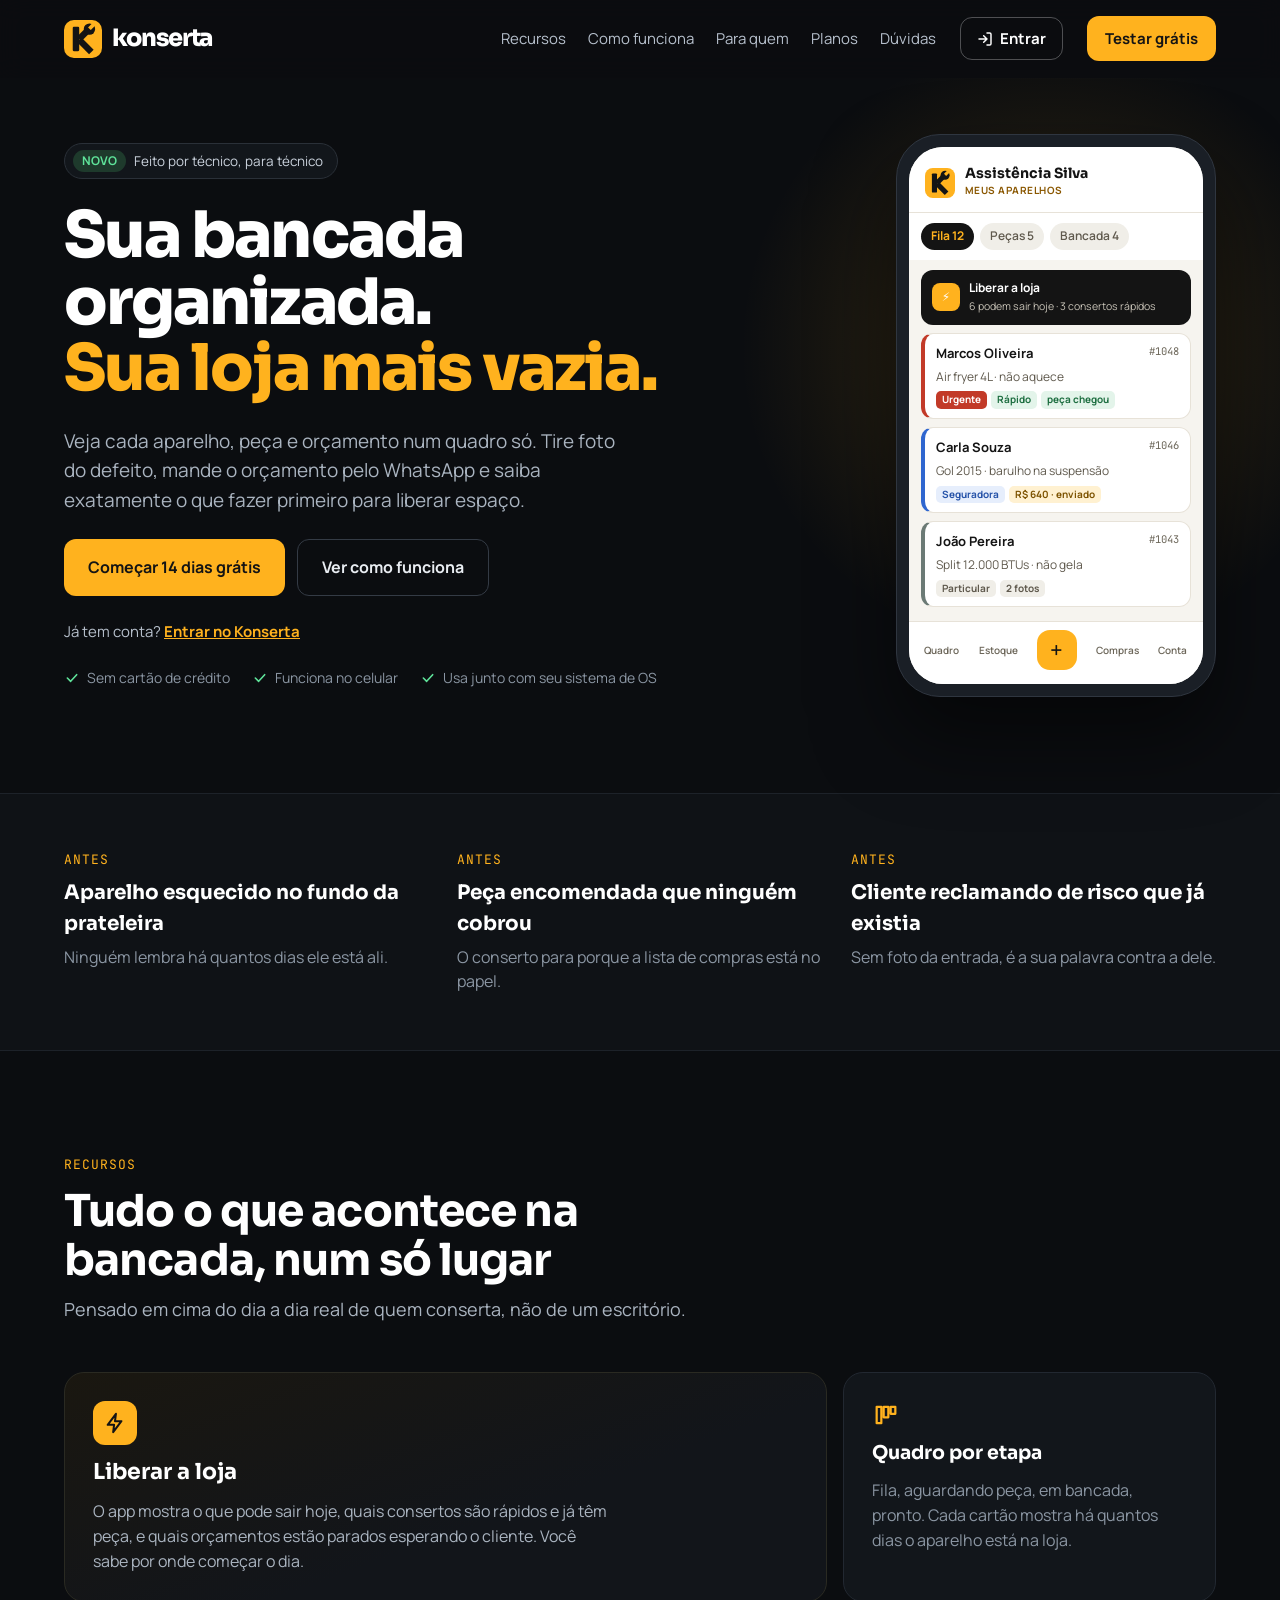
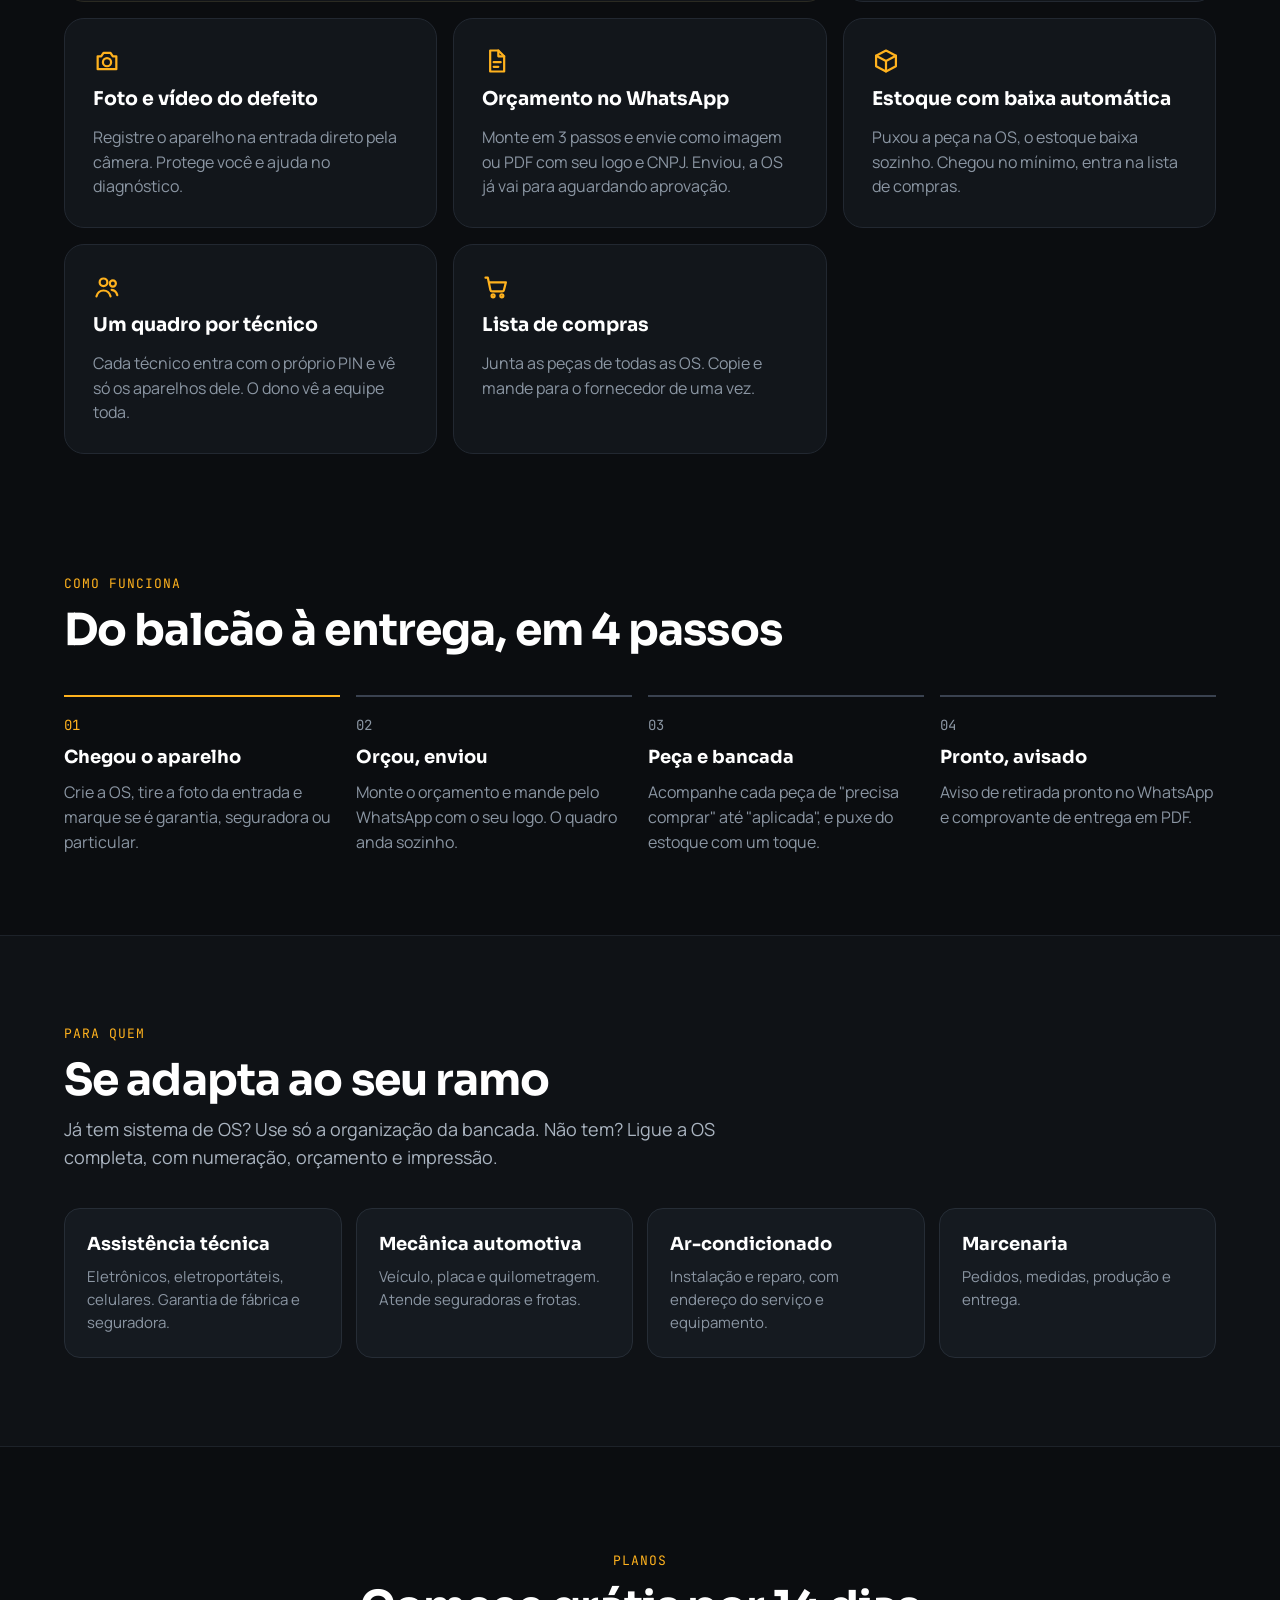
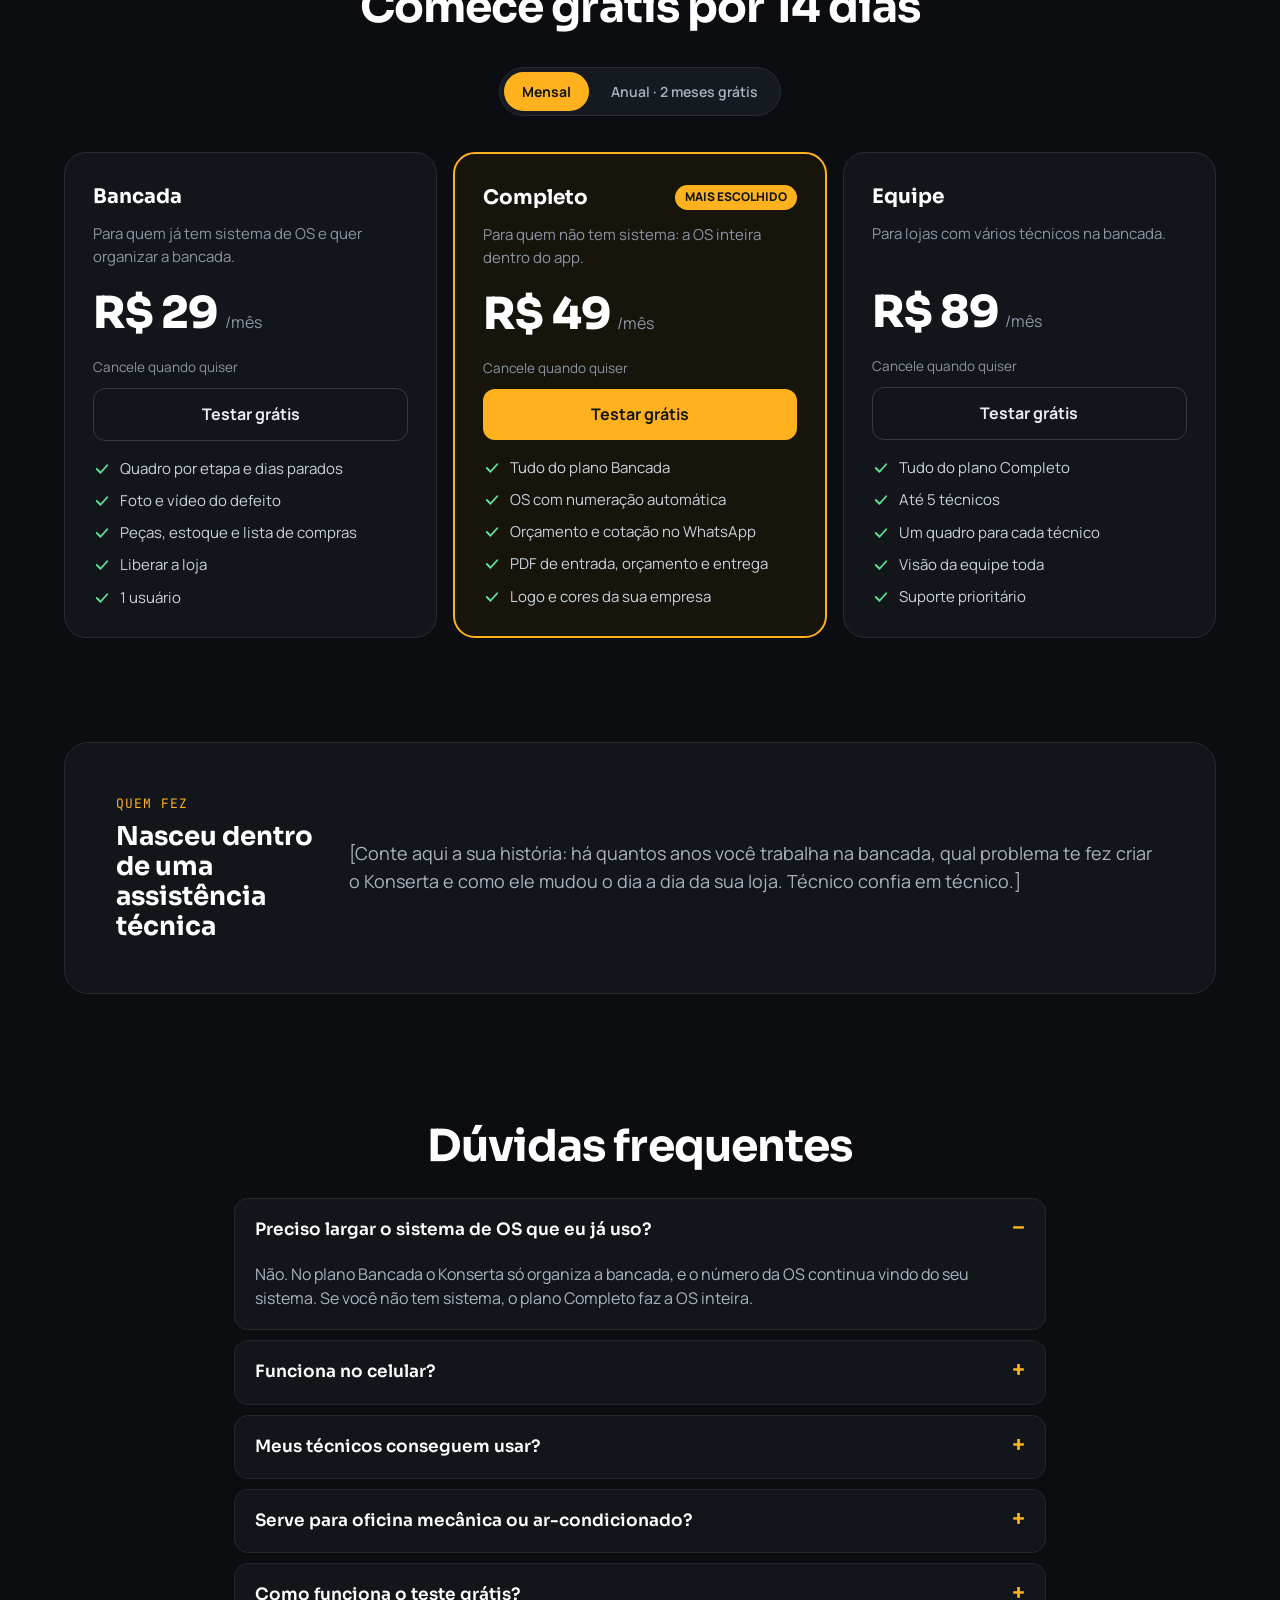
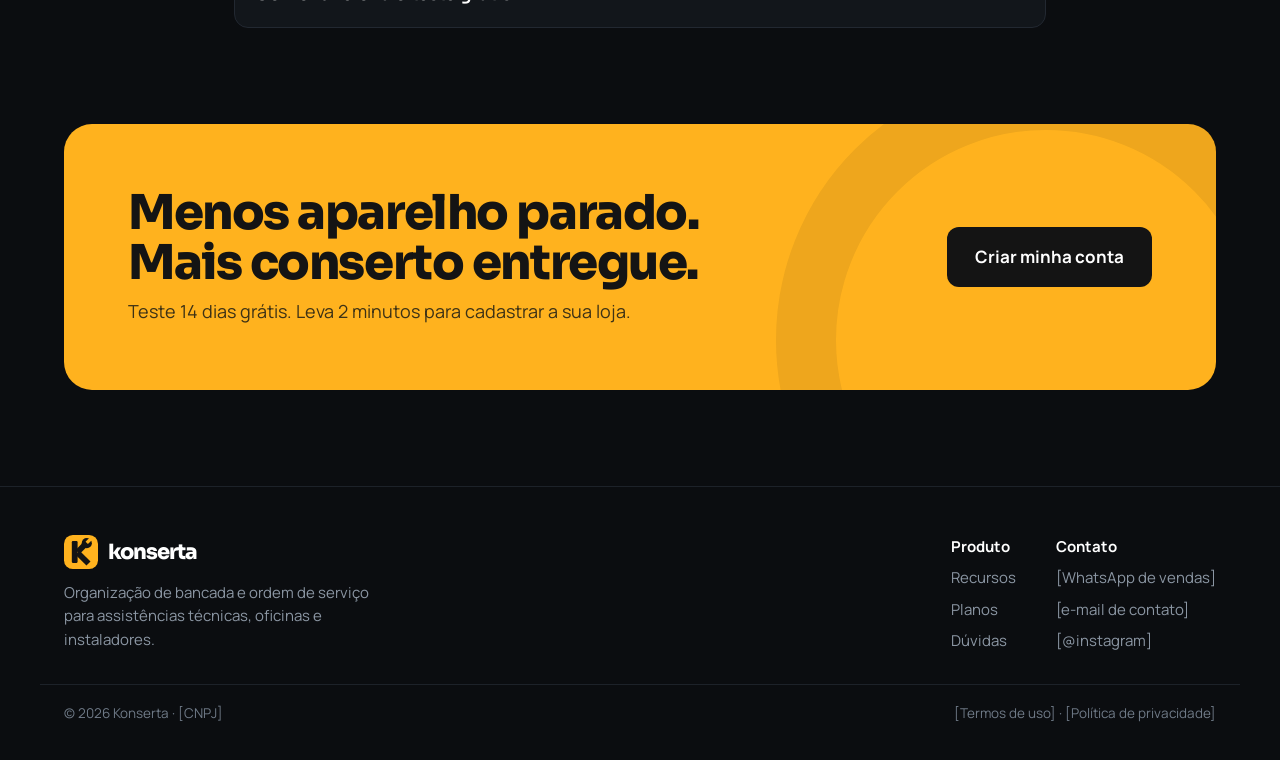
==== index.html @ 46d7b229 "Entrar visível no site, login com Google, filtro destacado, gestão da equipe, comissões e agenda de " ====
<!doctype html>
<html lang="pt-BR">
<head>
<meta charset="utf-8">
<meta name="viewport" content="width=device-width,initial-scale=1">
<title>Konserta — App de Ordem de Serviço para Assistências, Oficinas e Instaladores</title>
<meta name="description" content="Organize a bancada, mande orçamentos pelo WhatsApp com seu logo, controle peças e estoque e saiba o que fazer primeiro para liberar a loja. Teste 14 dias grátis.">
<meta name="theme-color" content="#0b0d10">
<meta property="og:type" content="website">
<meta property="og:title" content="Konserta — sua bancada organizada, sua loja mais vazia">
<meta property="og:description" content="App de OS, orçamento e bancada para assistências técnicas, oficinas mecânicas, ar-condicionado e marcenarias.">
<meta property="og:locale" content="pt_BR">
<link rel="icon" type="image/svg+xml" href="/icon.svg">
<link rel="preconnect" href="https://fonts.googleapis.com">
<link rel="preconnect" href="https://fonts.gstatic.com" crossorigin>
<link rel="stylesheet" href="https://fonts.googleapis.com/css2?family=Sora:wght@600;700;800&family=Manrope:wght@400;500;600;700&family=JetBrains+Mono:wght@500&display=swap">
<style>
:root{
  --bg:#0b0d10;--bg2:#0f1216;--card:#12161b;--card2:#151a20;--line:#222831;--line2:#2a3038;
  --ink:#e9edf2;--white:#fff;--muted:#8b96a3;--soft:#aab4c0;
  --amber:#ffb21e;--amber-hi:#ffd27a;--graf:#141414;--ok:#5fe39a;
  --display:"Sora",system-ui,sans-serif;--body:"Manrope",system-ui,-apple-system,"Segoe UI",sans-serif;--mono:"JetBrains Mono",ui-monospace,monospace;
}
*{box-sizing:border-box}
html{scroll-behavior:smooth}
body{margin:0;background:var(--bg);color:var(--ink);font-family:var(--body);font-size:16px;line-height:1.55;-webkit-font-smoothing:antialiased;overflow-x:hidden}
img,svg{max-width:100%}
a{color:var(--amber)}a:hover{color:var(--amber-hi)}
:focus-visible{outline:2px solid var(--amber);outline-offset:3px;border-radius:6px}
.wrap{max-width:1200px;margin:0 auto;padding-left:24px;padding-right:24px}
h1,h2,h3{font-family:var(--display);color:var(--white);margin:0;text-wrap:balance}
h2{font-weight:700;font-size:clamp(30px,3.6vw,44px);line-height:1.1;letter-spacing:-.02em}
p{margin:0}
.eyebrow{font-family:var(--mono);color:var(--amber);font-size:13px;letter-spacing:.08em}
.lead{color:var(--soft);font-size:18px}
.head{display:flex;flex-direction:column;gap:12px;max-width:720px}
.btn{display:inline-flex;align-items:center;justify-content:center;gap:8px;font-weight:700;font-size:16px;padding:15px 24px;border-radius:12px;text-decoration:none;transition:transform .15s,background .15s}
.btn:hover{transform:translateY(-1px)}
.btn-amber{background:var(--amber);color:var(--graf)}.btn-amber:hover{background:var(--amber-hi);color:var(--graf)}
.btn-ghost{border:1px solid #343b45;color:var(--ink)}.btn-ghost:hover{border-color:var(--muted);color:var(--white)}
.check{display:flex;align-items:center;gap:7px}
.brand{display:flex;align-items:center;gap:10px;text-decoration:none;color:var(--white)}
.brand b{font-family:var(--display);font-weight:800;letter-spacing:-.045em;font-size:24px}

/* nav */
.nav{position:sticky;top:0;z-index:20;background:rgba(11,13,16,.82);backdrop-filter:blur(12px);-webkit-backdrop-filter:blur(12px);border-bottom:1px solid transparent;transition:border-color .2s}
.nav.scrolled{border-bottom-color:var(--line)}
.nav .wrap{display:flex;align-items:center;gap:24px;padding-top:16px;padding-bottom:16px}
.nav nav{display:flex;gap:22px;margin-left:auto;font-size:15px}
.nav nav a{color:#b7c0cc;text-decoration:none}.nav nav a:hover{color:var(--white)}
.nav .btn{padding:11px 18px;font-size:15px}
.only-sm{display:none}
.nav-login{color:#fff;text-decoration:none;font-weight:700;font-size:15px;border:1.5px solid rgba(255,255,255,.28);border-radius:12px;padding:9px 16px;display:inline-flex;align-items:center;gap:7px;white-space:nowrap}.nav-login:hover{border-color:#ffb21e;color:#ffb21e}
.ja-tem{font-size:15px;color:#b7c0cc}.ja-tem a{color:#ffb21e;font-weight:700}
.menu-btn{display:none;margin-left:auto;background:none;border:1px solid var(--line2);color:var(--ink);border-radius:10px;width:44px;height:44px;align-items:center;justify-content:center;cursor:pointer}

/* hero */
.hero{position:relative;padding-top:56px;padding-bottom:96px;display:flex;flex-wrap:wrap;gap:56px;align-items:center}
.hero::before{content:"";position:absolute;width:620px;height:620px;right:-120px;top:-40px;border-radius:50%;background:radial-gradient(closest-side,rgba(255,178,30,.18),rgba(255,178,30,0));pointer-events:none}
.hero-txt{flex:999 1 480px;min-width:0;position:relative;display:flex;flex-direction:column;gap:24px}
.badge{align-self:flex-start;display:inline-flex;align-items:center;gap:8px;border:1px solid var(--line2);background:var(--card);border-radius:99px;padding:6px 14px 6px 8px;font-size:13.5px;color:#c9d1db}
.badge span{background:#1e3a2c;color:var(--ok);border-radius:99px;padding:2px 9px;font-weight:700;font-size:12px}
h1{font-weight:800;font-size:clamp(38px,5.4vw,64px);line-height:1.04;letter-spacing:-.03em}
h1 em{font-style:normal;color:var(--amber)}
.hero .lead{font-size:19px;max-width:560px}
.ctas{display:flex;gap:12px;flex-wrap:wrap}
.perks{display:flex;gap:22px;flex-wrap:wrap;font-size:14px;color:var(--muted)}

/* phone */
.phone-wrap{flex:1 1 320px;display:flex;justify-content:center;position:relative}
.phone{width:320px;max-width:100%;border-radius:44px;background:#1a1f26;padding:12px;border:1px solid #2f3640;box-shadow:0 40px 80px rgba(0,0,0,.5);animation:float 6s ease-in-out infinite}
@keyframes float{50%{transform:translateY(-10px)}}
.screen{border-radius:34px;background:#f6f4ef;overflow:hidden;color:#141414;font-size:12px}
.s-top{background:#fff;padding:18px 16px 12px;display:flex;align-items:center;gap:10px;border-bottom:1px solid #e7e2d8}
.s-top b{font-family:var(--display);font-size:14px;display:block;line-height:1.15}
.s-top small{font-size:10px;color:#8a5700;font-weight:700;letter-spacing:.05em}
.s-tabs{padding:10px 12px;display:flex;gap:6px;background:#fff}
.s-tabs span{background:#f0eee8;color:#5f594d;border-radius:99px;padding:4px 10px;font-weight:600}
.s-tabs span.on{background:#141414;color:var(--amber);font-weight:700}
.s-list{padding:10px 12px 14px;display:flex;flex-direction:column;gap:8px}
.s-now{background:#141414;color:#fff;border-radius:12px;padding:9px 11px;display:flex;align-items:center;gap:9px}
.s-now i{width:28px;height:28px;border-radius:8px;background:var(--amber);display:flex;align-items:center;justify-content:center;font-style:normal}
.s-now small{color:#c9c4b8;font-size:10.5px}
.s-card{background:#fff;border:1px solid #e7e2d8;border-left:4px solid var(--c);border-radius:12px;padding:9px 11px;display:flex;flex-direction:column;gap:5px}
.s-card .r{display:flex;justify-content:space-between}
.s-card .r b{font-size:13px}.s-card .r span{font-family:var(--mono);color:#6b6558;font-size:10.5px}
.s-card .d{color:#5f594d}
.tags{display:flex;gap:4px;flex-wrap:wrap}
.tags span{border-radius:5px;padding:1px 6px;font-weight:700;font-size:10px}
.s-bar{background:#fff;border-top:1px solid #e7e2d8;display:flex;justify-content:space-around;align-items:center;padding:8px 6px 14px;color:#6b6558;font-size:10px;font-weight:600}
.s-bar .plus{width:40px;height:40px;border-radius:13px;background:var(--amber);color:#141414;display:flex;align-items:center;justify-content:center;font-size:22px;font-weight:500}

/* problema */
.band{background:var(--bg2);border-top:1px solid #1d2229;border-bottom:1px solid #1d2229}
.grid-auto{display:grid;grid-template-columns:repeat(auto-fit,minmax(240px,1fr));gap:28px}
.pain{display:flex;flex-direction:column;gap:6px}
.pain b{font-family:var(--display);font-size:20px;color:var(--white)}
.pain .x{color:var(--muted)}
section{scroll-margin-top:80px}

/* recursos */
.features{display:grid;grid-template-columns:repeat(auto-fit,minmax(300px,1fr));gap:16px}
.feat{background:var(--card);border:1px solid var(--line);border-radius:20px;padding:28px;display:flex;flex-direction:column;gap:10px;min-width:0;transition:border-color .2s,transform .2s}
.feat:hover{border-color:#3a4250;transform:translateY(-2px)}
.feat h3{font-size:19px}
.feat p{color:var(--muted)}
.feat.big{grid-column:span 2;background:linear-gradient(160deg,#1a1710,#12151a 60%);border-color:#2a2a22}
.feat.big h3{font-size:22px}.feat.big p{color:var(--soft);max-width:520px}
.feat .ico{width:44px;height:44px;border-radius:12px;background:var(--amber);display:flex;align-items:center;justify-content:center}
@media (max-width:700px){.feat.big{grid-column:auto}}

/* passos */
.steps{list-style:none;margin:0;padding:0;display:grid;grid-template-columns:repeat(auto-fit,minmax(230px,1fr));gap:16px}
.steps li{border-top:2px solid #3a4250;padding-top:18px;display:flex;flex-direction:column;gap:8px}
.steps li:first-child{border-top-color:var(--amber)}
.steps .n{font-family:var(--mono);color:var(--muted);font-size:14px}.steps li:first-child .n{color:var(--amber)}
.steps b{font-family:var(--display);color:var(--white);font-size:18px}
.steps span:last-child{color:var(--muted)}

/* ramos */
.ramos{display:grid;grid-template-columns:repeat(auto-fit,minmax(240px,1fr));gap:14px}
.ramo{background:var(--card2);border:1px solid #262d36;border-radius:16px;padding:22px;display:flex;flex-direction:column;gap:6px}
.ramo b{font-family:var(--display);color:var(--white);font-size:18px}
.ramo span{color:var(--muted);font-size:15px}

/* planos */
.toggle{display:flex;gap:4px;background:var(--card2);border:1px solid #262d36;border-radius:99px;padding:4px}
.toggle button{border:0;border-radius:99px;padding:10px 18px;font:600 14px var(--body);cursor:pointer;background:transparent;color:var(--soft)}
.toggle button[aria-pressed="true"]{background:var(--amber);color:var(--graf);font-weight:700}
.plans{width:100%;display:grid;grid-template-columns:repeat(auto-fit,minmax(280px,1fr));gap:16px}
.plan{background:var(--card);border:1px solid #262d36;border-radius:22px;padding:28px;display:flex;flex-direction:column;gap:10px;min-width:0}
.plan.top{background:#17140c;border:2px solid var(--amber)}
.plan .t{display:flex;align-items:center;justify-content:space-between;gap:8px}
.plan .t b{font-family:var(--display);font-size:20px;color:var(--white)}
.plan .tag{background:var(--amber);color:var(--graf);border-radius:99px;padding:3px 10px;font-size:12px;font-weight:800}
.plan .para{color:var(--muted);font-size:15px;min-height:46px}
.price{display:flex;align-items:baseline;gap:6px}
.price strong{font-family:var(--display);font-weight:800;font-size:44px;color:var(--white);letter-spacing:-.02em}
.price span{color:var(--muted)}
.plan .obs{color:var(--muted);font-size:13.5px;min-height:20px}
.plan .btn{padding:13px}
.plan ul{list-style:none;margin:6px 0 0;padding:0;display:flex;flex-direction:column;gap:9px}
.plan li{display:flex;gap:9px;color:#c9d1db;font-size:15px}
.plan li svg{flex:0 0 auto;margin-top:3px}

/* história */
.story{background:var(--card);border:1px solid var(--line);border-radius:24px;padding:clamp(28px,4vw,56px);display:flex;flex-wrap:wrap;gap:32px;align-items:center}
.story>div{flex:1 1 200px;display:flex;flex-direction:column;gap:8px}
.story>div b{font-family:var(--display);color:var(--white);font-size:26px;line-height:1.15}
.story p{flex:999 1 420px;min-width:0;color:var(--soft);font-size:18px}

/* faq */
.faq{display:flex;flex-direction:column;gap:10px}
.faq details{background:var(--card);border:1px solid var(--line);border-radius:14px}
.faq summary{list-style:none;cursor:pointer;color:var(--white);padding:18px 20px;display:flex;justify-content:space-between;gap:16px;font-family:var(--display);font-weight:600;font-size:17px}
.faq summary::-webkit-details-marker{display:none}
.faq summary::after{content:"+";color:var(--amber);font-size:22px;line-height:1;transition:transform .2s}
.faq details[open] summary::after{content:"−"}
.faq details p{padding:0 20px 18px;color:var(--soft)}

/* cta */
.cta{position:relative;overflow:hidden;border-radius:28px;background:var(--amber);color:var(--graf);padding:clamp(36px,5vw,72px);display:flex;flex-wrap:wrap;gap:28px;align-items:center;justify-content:space-between}
.cta::after{content:"";position:absolute;width:420px;height:420px;right:-100px;bottom:-220px;border-radius:50%;border:60px solid rgba(20,20,20,.07);pointer-events:none}
.cta div{flex:999 1 420px;min-width:0;display:flex;flex-direction:column;gap:10px;position:relative}
.cta h2{color:var(--graf);font-weight:800;font-size:clamp(30px,4vw,48px);line-height:1.05;letter-spacing:-.03em}
.cta p{font-size:18px;color:#3d3216}
.cta .btn{position:relative;background:var(--graf);color:#fff;font-size:17px;padding:17px 28px}.cta .btn:hover{background:#000;color:#fff}

/* footer */
footer{border-top:1px solid #1d2229}
.foot{display:flex;flex-wrap:wrap;gap:40px;justify-content:space-between;padding-top:48px;padding-bottom:32px}
.foot .col{display:flex;flex-direction:column;gap:8px;font-size:15px}
.foot .col b{color:var(--white)}
.foot .col a,.foot .col span{color:var(--muted);text-decoration:none}.foot .col a:hover{color:var(--white)}
.legal{border-top:1px solid #1d2229;display:flex;flex-wrap:wrap;gap:16px;justify-content:space-between;color:#6f7a87;font-size:13.5px;padding-top:18px;padding-bottom:36px}

/* reveal */
.reveal{transition:opacity .6s ease,transform .6s ease}
.js .reveal:not(.in){opacity:0;transform:translateY(18px)}

@media (max-width:860px){
  .nav nav{display:none;position:absolute;top:100%;left:0;right:0;flex-direction:column;gap:0;background:var(--bg);border-bottom:1px solid var(--line);padding:8px 24px 16px}
  .nav nav.open{display:flex}
  .nav nav a{padding:12px 0;border-bottom:1px solid #1a1f26}
  .menu-btn{display:inline-flex}
  .nav .btn{padding:9px 14px;font-size:14px}
  .nav-login{padding:8px 12px;font-size:14px}
  .menu-btn{order:5;margin-left:0}
  .brand{margin-right:auto}
  .nav .wrap{gap:10px}
  .nav .btn,.nav-login{white-space:nowrap}
  .nav nav a.only-sm{display:block;color:#ffb21e;font-weight:700}
}
@media (max-width:400px){
  .brand b{display:none}
}
@media (prefers-reduced-motion:reduce){.phone{animation:none}.reveal,.btn,.feat{transition:none}.js .reveal:not(.in){opacity:1;transform:none}html{scroll-behavior:auto}}
</style>
</head>
<body>

<header class="nav" id="nav">
  <div class="wrap">
    <a href="#topo" class="brand" aria-label="Konserta, início">
      <svg width="38" height="38" viewBox="0 0 100 100" aria-hidden="true"><rect width="100" height="100" rx="26" fill="#ffb21e"/><rect x="23" y="18" width="17" height="64" rx="3" fill="#141414"/><path d="M40 52 L72 84" stroke="#141414" stroke-width="17"/><path d="M40 50 L59 31" stroke="#141414" stroke-width="17"/><circle cx="67" cy="24" r="15" fill="#141414"/><rect x="69" y="6" width="10" height="20" fill="#ffb21e" transform="rotate(45 74 16)"/></svg>
      <b>konserta</b>
    </a>
    <button class="menu-btn" id="menuBtn" type="button" aria-label="Abrir menu" aria-expanded="false" aria-controls="menu">
      <svg width="22" height="22" viewBox="0 0 24 24" fill="none" stroke="currentColor" stroke-width="2" stroke-linecap="round" aria-hidden="true"><path d="M4 7h16M4 12h16M4 17h16"/></svg>
    </button>
    <nav id="menu" aria-label="Principal">
      <a href="#recursos">Recursos</a>
      <a href="#como">Como funciona</a>
      <a href="#ramos">Para quem</a>
      <a href="#planos">Planos</a>
      <a href="#duvidas">Dúvidas</a>
      <a href="/entrar" class="only-sm">Entrar</a>
    </nav>
    <a href="/entrar" class="nav-login"><svg width="16" height="16" viewBox="0 0 24 24" fill="none" stroke="currentColor" stroke-width="2.2" stroke-linecap="round" stroke-linejoin="round" aria-hidden="true"><path d="M15 3h4a2 2 0 0 1 2 2v14a2 2 0 0 1-2 2h-4M10 17l5-5-5-5M15 12H3"/></svg>Entrar</a>
    <a href="/cadastro" class="btn btn-amber">Testar grátis</a>
  </div>
</header>

<main id="topo">
  <section class="wrap hero">
    <div class="hero-txt">
      <span class="badge"><span>NOVO</span>Feito por técnico, para técnico</span>
      <h1>Sua bancada organizada.<br><em>Sua loja mais vazia.</em></h1>
      <p class="lead">Veja cada aparelho, peça e orçamento num quadro só. Tire foto do defeito, mande o orçamento pelo WhatsApp e saiba exatamente o que fazer primeiro para liberar espaço.</p>
      <div class="ctas">
        <a href="/cadastro" class="btn btn-amber">Começar 14 dias grátis</a>
        <a href="#como" class="btn btn-ghost">Ver como funciona</a>
      </div>
      <p class="ja-tem">Já tem conta? <a href="/entrar">Entrar no Konserta</a></p>
      <div class="perks">
        <span class="check"><svg width="16" height="16" viewBox="0 0 24 24" fill="none" stroke="#5fe39a" stroke-width="2.4" stroke-linecap="round" stroke-linejoin="round" aria-hidden="true"><path d="M5 12l5 5 9-10"/></svg>Sem cartão de crédito</span>
        <span class="check"><svg width="16" height="16" viewBox="0 0 24 24" fill="none" stroke="#5fe39a" stroke-width="2.4" stroke-linecap="round" stroke-linejoin="round" aria-hidden="true"><path d="M5 12l5 5 9-10"/></svg>Funciona no celular</span>
        <span class="check"><svg width="16" height="16" viewBox="0 0 24 24" fill="none" stroke="#5fe39a" stroke-width="2.4" stroke-linecap="round" stroke-linejoin="round" aria-hidden="true"><path d="M5 12l5 5 9-10"/></svg>Usa junto com seu sistema de OS</span>
      </div>
    </div>

    <div class="phone-wrap" aria-hidden="true">
      <div class="phone"><div class="screen">
        <div class="s-top">
          <svg width="30" height="30" viewBox="0 0 100 100"><rect width="100" height="100" rx="26" fill="#ffb21e"/><rect x="23" y="18" width="17" height="64" rx="3" fill="#141414"/><path d="M40 52 L72 84" stroke="#141414" stroke-width="17"/><path d="M40 50 L59 31" stroke="#141414" stroke-width="17"/><circle cx="67" cy="24" r="15" fill="#141414"/><rect x="69" y="6" width="10" height="20" fill="#ffb21e" transform="rotate(45 74 16)"/></svg>
          <span><b>Assistência Silva</b><small>MEUS APARELHOS</small></span>
        </div>
        <div class="s-tabs"><span class="on">Fila 12</span><span>Peças 5</span><span>Bancada 4</span></div>
        <div class="s-list">
          <div class="s-now"><i>⚡</i><span><b>Liberar a loja</b><br><small>6 podem sair hoje · 3 consertos rápidos</small></span></div>
          <div class="s-card" style="--c:#c23a28"><div class="r"><b>Marcos Oliveira</b><span>#1048</span></div><span class="d">Air fryer 4L · não aquece</span><div class="tags"><span style="background:#c23a28;color:#fff">Urgente</span><span style="background:#e3f4ea;color:#1d6e40">Rápido</span><span style="background:#e3f4ea;color:#1d6e40">peça chegou</span></div></div>
          <div class="s-card" style="--c:#2f66cf"><div class="r"><b>Carla Souza</b><span>#1046</span></div><span class="d">Gol 2015 · barulho na suspensão</span><div class="tags"><span style="background:#e6eefc;color:#2552a8">Seguradora</span><span style="background:#fff1d1;color:#7d5300">R$ 640 · enviado</span></div></div>
          <div class="s-card" style="--c:#6b7a75"><div class="r"><b>João Pereira</b><span>#1043</span></div><span class="d">Split 12.000 BTUs · não gela</span><div class="tags"><span style="background:#f0eee8;color:#5f594d">Particular</span><span style="background:#f0eee8;color:#5f594d">2 fotos</span></div></div>
        </div>
        <div class="s-bar"><span>Quadro</span><span>Estoque</span><span class="plus">+</span><span>Compras</span><span>Conta</span></div>
      </div></div>
    </div>
  </section>

  <section class="band">
    <div class="wrap grid-auto" style="padding-top:56px;padding-bottom:56px">
      <div class="pain reveal"><span class="eyebrow">ANTES</span><b>Aparelho esquecido no fundo da prateleira</b><span class="x">Ninguém lembra há quantos dias ele está ali.</span></div>
      <div class="pain reveal"><span class="eyebrow">ANTES</span><b>Peça encomendada que ninguém cobrou</b><span class="x">O conserto para porque a lista de compras está no papel.</span></div>
      <div class="pain reveal"><span class="eyebrow">ANTES</span><b>Cliente reclamando de risco que já existia</b><span class="x">Sem foto da entrada, é a sua palavra contra a dele.</span></div>
    </div>
  </section>

  <section id="recursos" class="wrap" style="padding-top:104px;padding-bottom:40px;display:flex;flex-direction:column;gap:48px">
    <div class="head reveal">
      <span class="eyebrow">RECURSOS</span>
      <h2>Tudo o que acontece na bancada, num só lugar</h2>
      <p class="lead">Pensado em cima do dia a dia real de quem conserta, não de um escritório.</p>
    </div>
    <div class="features">
      <article class="feat big reveal">
        <span class="ico"><svg width="22" height="22" viewBox="0 0 24 24" fill="none" stroke="#141414" stroke-width="2.2" stroke-linecap="round" stroke-linejoin="round" aria-hidden="true"><path d="M13 2L4 14h7l-1 8 9-12h-7z"/></svg></span>
        <h3>Liberar a loja</h3>
        <p>O app mostra o que pode sair hoje, quais consertos são rápidos e já têm peça, e quais orçamentos estão parados esperando o cliente. Você sabe por onde começar o dia.</p>
      </article>
      <article class="feat reveal">
        <svg width="28" height="28" viewBox="0 0 24 24" fill="none" stroke="#ffb21e" stroke-width="1.9" stroke-linecap="round" stroke-linejoin="round" aria-hidden="true"><path d="M4 5h4v14H4zM10 5h4v9h-4zM16 5h4v6h-4z"/></svg>
        <h3>Quadro por etapa</h3>
        <p>Fila, aguardando peça, em bancada, pronto. Cada cartão mostra há quantos dias o aparelho está na loja.</p>
      </article>
      <article class="feat reveal">
        <svg width="28" height="28" viewBox="0 0 24 24" fill="none" stroke="#ffb21e" stroke-width="1.9" stroke-linecap="round" stroke-linejoin="round" aria-hidden="true"><path d="M4 8h3l2-3h6l2 3h3v11H4z"/><circle cx="12" cy="13" r="3.5"/></svg>
        <h3>Foto e vídeo do defeito</h3>
        <p>Registre o aparelho na entrada direto pela câmera. Protege você e ajuda no diagnóstico.</p>
      </article>
      <article class="feat reveal">
        <svg width="28" height="28" viewBox="0 0 24 24" fill="none" stroke="#ffb21e" stroke-width="1.9" stroke-linecap="round" stroke-linejoin="round" aria-hidden="true"><path d="M7 3h7l5 5v13H7z"/><path d="M14 3v5h5M10 13h6M10 17h4"/></svg>
        <h3>Orçamento no WhatsApp</h3>
        <p>Monte em 3 passos e envie como imagem ou PDF com seu logo e CNPJ. Enviou, a OS já vai para aguardando aprovação.</p>
      </article>
      <article class="feat reveal">
        <svg width="28" height="28" viewBox="0 0 24 24" fill="none" stroke="#ffb21e" stroke-width="1.9" stroke-linecap="round" stroke-linejoin="round" aria-hidden="true"><path d="M3.5 7.5L12 3l8.5 4.5v9L12 21l-8.5-4.5z"/><path d="M3.5 7.5L12 12l8.5-4.5M12 12v9"/></svg>
        <h3>Estoque com baixa automática</h3>
        <p>Puxou a peça na OS, o estoque baixa sozinho. Chegou no mínimo, entra na lista de compras.</p>
      </article>
      <article class="feat reveal">
        <svg width="28" height="28" viewBox="0 0 24 24" fill="none" stroke="#ffb21e" stroke-width="1.9" stroke-linecap="round" stroke-linejoin="round" aria-hidden="true"><circle cx="9" cy="8" r="3.3"/><path d="M3 20c.9-3.4 3.2-5 6-5s5.1 1.6 6 5"/><circle cx="17" cy="9" r="2.6"/><path d="M16 14.5c2.3.2 4 1.7 4.8 4.5"/></svg>
        <h3>Um quadro por técnico</h3>
        <p>Cada técnico entra com o próprio PIN e vê só os aparelhos dele. O dono vê a equipe toda.</p>
      </article>
      <article class="feat reveal">
        <svg width="28" height="28" viewBox="0 0 24 24" fill="none" stroke="#ffb21e" stroke-width="1.9" stroke-linecap="round" stroke-linejoin="round" aria-hidden="true"><path d="M3 4h2l2.2 10.5a1.5 1.5 0 0 0 1.5 1.2h8.6a1.5 1.5 0 0 0 1.5-1.2L20.5 8H6.2"/><circle cx="9.5" cy="19.5" r="1.3"/><circle cx="17" cy="19.5" r="1.3"/></svg>
        <h3>Lista de compras</h3>
        <p>Junta as peças de todas as OS. Copie e mande para o fornecedor de uma vez.</p>
      </article>
    </div>
  </section>

  <section id="como" class="wrap" style="padding-top:80px;padding-bottom:80px;display:flex;flex-direction:column;gap:40px">
    <div class="head reveal"><span class="eyebrow">COMO FUNCIONA</span><h2>Do balcão à entrega, em 4 passos</h2></div>
    <ol class="steps">
      <li class="reveal"><span class="n">01</span><b>Chegou o aparelho</b><span>Crie a OS, tire a foto da entrada e marque se é garantia, seguradora ou particular.</span></li>
      <li class="reveal"><span class="n">02</span><b>Orçou, enviou</b><span>Monte o orçamento e mande pelo WhatsApp com o seu logo. O quadro anda sozinho.</span></li>
      <li class="reveal"><span class="n">03</span><b>Peça e bancada</b><span>Acompanhe cada peça de "precisa comprar" até "aplicada", e puxe do estoque com um toque.</span></li>
      <li class="reveal"><span class="n">04</span><b>Pronto, avisado</b><span>Aviso de retirada pronto no WhatsApp e comprovante de entrega em PDF.</span></li>
    </ol>
  </section>

  <section id="ramos" class="band">
    <div class="wrap" style="padding-top:88px;padding-bottom:88px;display:flex;flex-direction:column;gap:36px">
      <div class="head reveal">
        <span class="eyebrow">PARA QUEM</span>
        <h2>Se adapta ao seu ramo</h2>
        <p class="lead">Já tem sistema de OS? Use só a organização da bancada. Não tem? Ligue a OS completa, com numeração, orçamento e impressão.</p>
      </div>
      <div class="ramos">
        <div class="ramo reveal"><b>Assistência técnica</b><span>Eletrônicos, eletroportáteis, celulares. Garantia de fábrica e seguradora.</span></div>
        <div class="ramo reveal"><b>Mecânica automotiva</b><span>Veículo, placa e quilometragem. Atende seguradoras e frotas.</span></div>
        <div class="ramo reveal"><b>Ar-condicionado</b><span>Instalação e reparo, com endereço do serviço e equipamento.</span></div>
        <div class="ramo reveal"><b>Marcenaria</b><span>Pedidos, medidas, produção e entrega.</span></div>
      </div>
    </div>
  </section>

  <section id="planos" class="wrap" style="padding-top:104px;padding-bottom:80px;display:flex;flex-direction:column;gap:36px;align-items:center">
    <div class="head reveal" style="align-items:center;text-align:center"><span class="eyebrow">PLANOS</span><h2>Comece grátis por 14 dias</h2></div>
    <div class="toggle" role="group" aria-label="Período de cobrança">
      <button type="button" data-periodo="mensal" aria-pressed="true">Mensal</button>
      <button type="button" data-periodo="anual" aria-pressed="false">Anual · 2 meses grátis</button>
    </div>
    <div class="plans">
      <div class="plan reveal" data-mensal="29">
        <div class="t"><b>Bancada</b></div>
        <span class="para">Para quem já tem sistema de OS e quer organizar a bancada.</span>
        <div class="price"><strong>R$ 29</strong><span>/mês</span></div>
        <span class="obs">Cancele quando quiser</span>
        <a href="/cadastro" class="btn btn-ghost">Testar grátis</a>
        <ul><li><svg width="18" height="18" viewBox="0 0 24 24" fill="none" stroke="#5fe39a" stroke-width="2.4" stroke-linecap="round" stroke-linejoin="round" aria-hidden="true"><path d="M5 12l5 5 9-10"/></svg>Quadro por etapa e dias parados</li><li><svg width="18" height="18" viewBox="0 0 24 24" fill="none" stroke="#5fe39a" stroke-width="2.4" stroke-linecap="round" stroke-linejoin="round" aria-hidden="true"><path d="M5 12l5 5 9-10"/></svg>Foto e vídeo do defeito</li><li><svg width="18" height="18" viewBox="0 0 24 24" fill="none" stroke="#5fe39a" stroke-width="2.4" stroke-linecap="round" stroke-linejoin="round" aria-hidden="true"><path d="M5 12l5 5 9-10"/></svg>Peças, estoque e lista de compras</li><li><svg width="18" height="18" viewBox="0 0 24 24" fill="none" stroke="#5fe39a" stroke-width="2.4" stroke-linecap="round" stroke-linejoin="round" aria-hidden="true"><path d="M5 12l5 5 9-10"/></svg>Liberar a loja</li><li><svg width="18" height="18" viewBox="0 0 24 24" fill="none" stroke="#5fe39a" stroke-width="2.4" stroke-linecap="round" stroke-linejoin="round" aria-hidden="true"><path d="M5 12l5 5 9-10"/></svg>1 usuário</li></ul>
      </div>
      <div class="plan top reveal" data-mensal="49">
        <div class="t"><b>Completo</b><span class="tag">MAIS ESCOLHIDO</span></div>
        <span class="para">Para quem não tem sistema: a OS inteira dentro do app.</span>
        <div class="price"><strong>R$ 49</strong><span>/mês</span></div>
        <span class="obs">Cancele quando quiser</span>
        <a href="/cadastro" class="btn btn-amber">Testar grátis</a>
        <ul><li><svg width="18" height="18" viewBox="0 0 24 24" fill="none" stroke="#5fe39a" stroke-width="2.4" stroke-linecap="round" stroke-linejoin="round" aria-hidden="true"><path d="M5 12l5 5 9-10"/></svg>Tudo do plano Bancada</li><li><svg width="18" height="18" viewBox="0 0 24 24" fill="none" stroke="#5fe39a" stroke-width="2.4" stroke-linecap="round" stroke-linejoin="round" aria-hidden="true"><path d="M5 12l5 5 9-10"/></svg>OS com numeração automática</li><li><svg width="18" height="18" viewBox="0 0 24 24" fill="none" stroke="#5fe39a" stroke-width="2.4" stroke-linecap="round" stroke-linejoin="round" aria-hidden="true"><path d="M5 12l5 5 9-10"/></svg>Orçamento e cotação no WhatsApp</li><li><svg width="18" height="18" viewBox="0 0 24 24" fill="none" stroke="#5fe39a" stroke-width="2.4" stroke-linecap="round" stroke-linejoin="round" aria-hidden="true"><path d="M5 12l5 5 9-10"/></svg>PDF de entrada, orçamento e entrega</li><li><svg width="18" height="18" viewBox="0 0 24 24" fill="none" stroke="#5fe39a" stroke-width="2.4" stroke-linecap="round" stroke-linejoin="round" aria-hidden="true"><path d="M5 12l5 5 9-10"/></svg>Logo e cores da sua empresa</li></ul>
      </div>
      <div class="plan reveal" data-mensal="89">
        <div class="t"><b>Equipe</b></div>
        <span class="para">Para lojas com vários técnicos na bancada.</span>
        <div class="price"><strong>R$ 89</strong><span>/mês</span></div>
        <span class="obs">Cancele quando quiser</span>
        <a href="/cadastro" class="btn btn-ghost">Testar grátis</a>
        <ul><li><svg width="18" height="18" viewBox="0 0 24 24" fill="none" stroke="#5fe39a" stroke-width="2.4" stroke-linecap="round" stroke-linejoin="round" aria-hidden="true"><path d="M5 12l5 5 9-10"/></svg>Tudo do plano Completo</li><li><svg width="18" height="18" viewBox="0 0 24 24" fill="none" stroke="#5fe39a" stroke-width="2.4" stroke-linecap="round" stroke-linejoin="round" aria-hidden="true"><path d="M5 12l5 5 9-10"/></svg>Até 5 técnicos</li><li><svg width="18" height="18" viewBox="0 0 24 24" fill="none" stroke="#5fe39a" stroke-width="2.4" stroke-linecap="round" stroke-linejoin="round" aria-hidden="true"><path d="M5 12l5 5 9-10"/></svg>Um quadro para cada técnico</li><li><svg width="18" height="18" viewBox="0 0 24 24" fill="none" stroke="#5fe39a" stroke-width="2.4" stroke-linecap="round" stroke-linejoin="round" aria-hidden="true"><path d="M5 12l5 5 9-10"/></svg>Visão da equipe toda</li><li><svg width="18" height="18" viewBox="0 0 24 24" fill="none" stroke="#5fe39a" stroke-width="2.4" stroke-linecap="round" stroke-linejoin="round" aria-hidden="true"><path d="M5 12l5 5 9-10"/></svg>Suporte prioritário</li></ul>
      </div>
    </div>
  </section>

  <section class="wrap" style="padding-top:24px;padding-bottom:88px">
    <div class="story reveal">
      <div><span class="eyebrow">QUEM FEZ</span><b>Nasceu dentro de uma assistência técnica</b></div>
      <p>[Conte aqui a sua história: há quantos anos você trabalha na bancada, qual problema te fez criar o Konserta e como ele mudou o dia a dia da sua loja. Técnico confia em técnico.]</p>
    </div>
  </section>

  <section id="duvidas" class="wrap" style="max-width:860px;padding-top:40px;padding-bottom:96px;display:flex;flex-direction:column;gap:28px">
    <h2 style="text-align:center">Dúvidas frequentes</h2>
    <div class="faq">
      <details open><summary>Preciso largar o sistema de OS que eu já uso?</summary><p>Não. No plano Bancada o Konserta só organiza a bancada, e o número da OS continua vindo do seu sistema. Se você não tem sistema, o plano Completo faz a OS inteira.</p></details>
      <details><summary>Funciona no celular?</summary><p>Sim. Foi feito para ser usado com o celular na mão, na bancada: tire foto, mude a etapa e mande o orçamento sem ir até o computador.</p></details>
      <details><summary>Meus técnicos conseguem usar?</summary><p>Sim. Cada técnico entra com o próprio nome e PIN, e vê os aparelhos dele. O dono vê a equipe toda e aprova quem entra.</p></details>
      <details><summary>Serve para oficina mecânica ou ar-condicionado?</summary><p>Serve. No cadastro você escolhe o ramo, e os campos mudam: veículo, placa e quilometragem na oficina, endereço do serviço no ar-condicionado.</p></details>
      <details><summary>Como funciona o teste grátis?</summary><p>Você usa tudo por 14 dias sem cadastrar cartão. Se gostar, escolhe um plano. Se não, sua conta só para de funcionar.</p></details>
    </div>
  </section>

  <section id="comecar" class="wrap" style="padding-bottom:96px">
    <div class="cta reveal">
      <div>
        <h2>Menos aparelho parado.<br>Mais conserto entregue.</h2>
        <p>Teste 14 dias grátis. Leva 2 minutos para cadastrar a sua loja.</p>
      </div>
      <a href="/cadastro" class="btn">Criar minha conta</a>
    </div>
  </section>
</main>

<footer>
  <div class="wrap foot">
    <div class="col" style="flex:1 1 260px;gap:12px">
      <a href="#topo" class="brand"><svg width="34" height="34" viewBox="0 0 100 100" aria-hidden="true"><rect width="100" height="100" rx="26" fill="#ffb21e"/><rect x="23" y="18" width="17" height="64" rx="3" fill="#141414"/><path d="M40 52 L72 84" stroke="#141414" stroke-width="17"/><path d="M40 50 L59 31" stroke="#141414" stroke-width="17"/><circle cx="67" cy="24" r="15" fill="#141414"/><rect x="69" y="6" width="10" height="20" fill="#ffb21e" transform="rotate(45 74 16)"/></svg><b style="font-size:21px">konserta</b></a>
      <span style="max-width:320px">Organização de bancada e ordem de serviço para assistências técnicas, oficinas e instaladores.</span>
    </div>
    <div class="col"><b>Produto</b><a href="#recursos">Recursos</a><a href="#planos">Planos</a><a href="#duvidas">Dúvidas</a></div>
    <div class="col"><b>Contato</b><span>[WhatsApp de vendas]</span><span>[e-mail de contato]</span><span>[@instagram]</span></div>
  </div>
  <div class="wrap legal">
    <span>© <span id="ano">2026</span> Konserta · [CNPJ]</span>
    <span>[Termos de uso] · [Política de privacidade]</span>
  </div>
</footer>

<script>
document.documentElement.classList.add("js");
// menu do celular
const menuBtn=document.getElementById("menuBtn"),menu=document.getElementById("menu");
menuBtn.addEventListener("click",()=>{const o=menu.classList.toggle("open");menuBtn.setAttribute("aria-expanded",o)});
menu.querySelectorAll("a").forEach(a=>a.addEventListener("click",()=>{menu.classList.remove("open");menuBtn.setAttribute("aria-expanded","false")}));
// borda do menu ao rolar
const nav=document.getElementById("nav");
addEventListener("scroll",()=>nav.classList.toggle("scrolled",scrollY>8),{passive:true});
// mensal / anual
document.querySelectorAll("[data-periodo]").forEach(b=>b.addEventListener("click",()=>{
  const anual=b.dataset.periodo==="anual";
  document.querySelectorAll("[data-periodo]").forEach(x=>x.setAttribute("aria-pressed",String(x===b)));
  document.querySelectorAll(".plan").forEach(p=>{const m=+p.dataset.mensal;
    p.querySelector(".price strong").textContent="R$ "+(anual?Math.round(m*10/12):m);
    p.querySelector(".obs").textContent=anual?"R$ "+(m*10)+" cobrados por ano":"Cancele quando quiser"});
}));
// animação ao aparecer
if("IntersectionObserver" in window){
  const io=new IntersectionObserver(es=>es.forEach(e=>{if(e.isIntersecting){e.target.classList.add("in");io.unobserve(e.target)}}),{threshold:.12});
  document.querySelectorAll(".reveal").forEach(el=>io.observe(el));
}else document.querySelectorAll(".reveal").forEach(el=>el.classList.add("in"));
document.getElementById("ano").textContent=new Date().getFullYear();
</script>
</body>
</html>
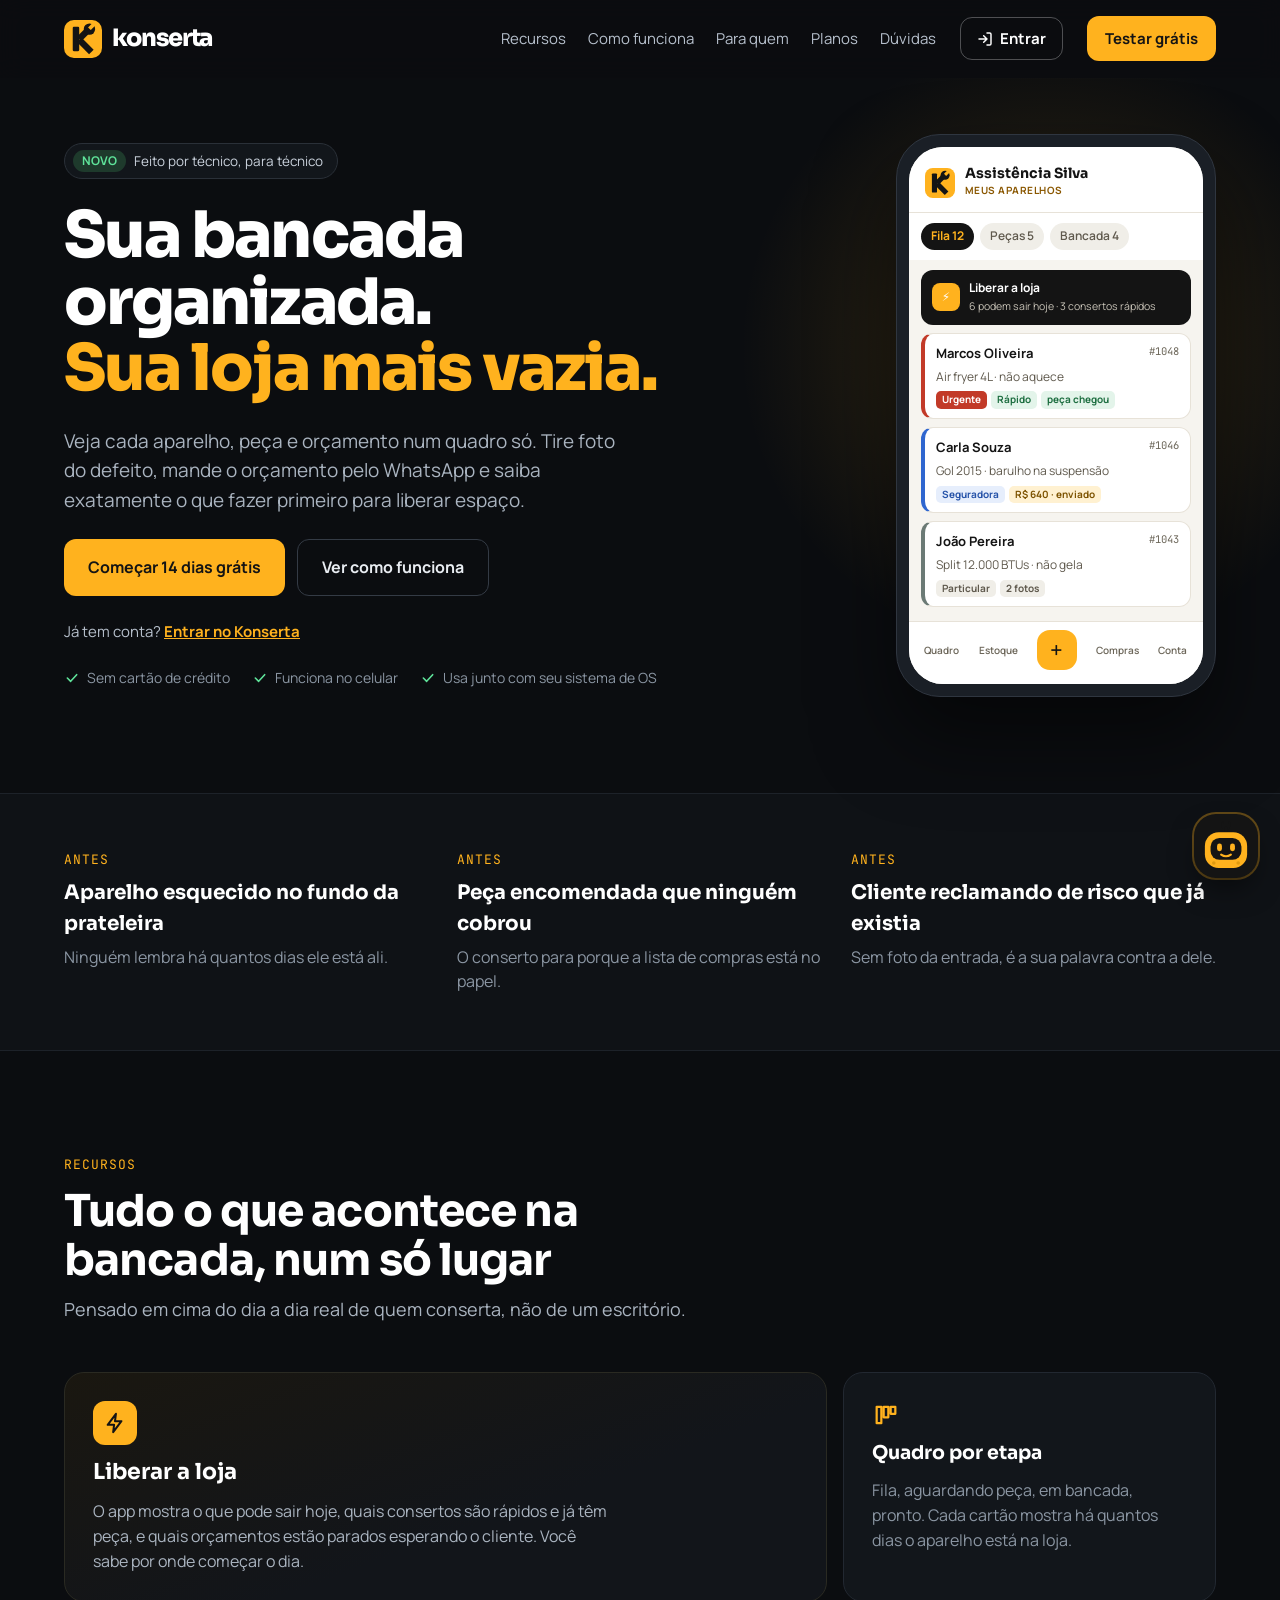
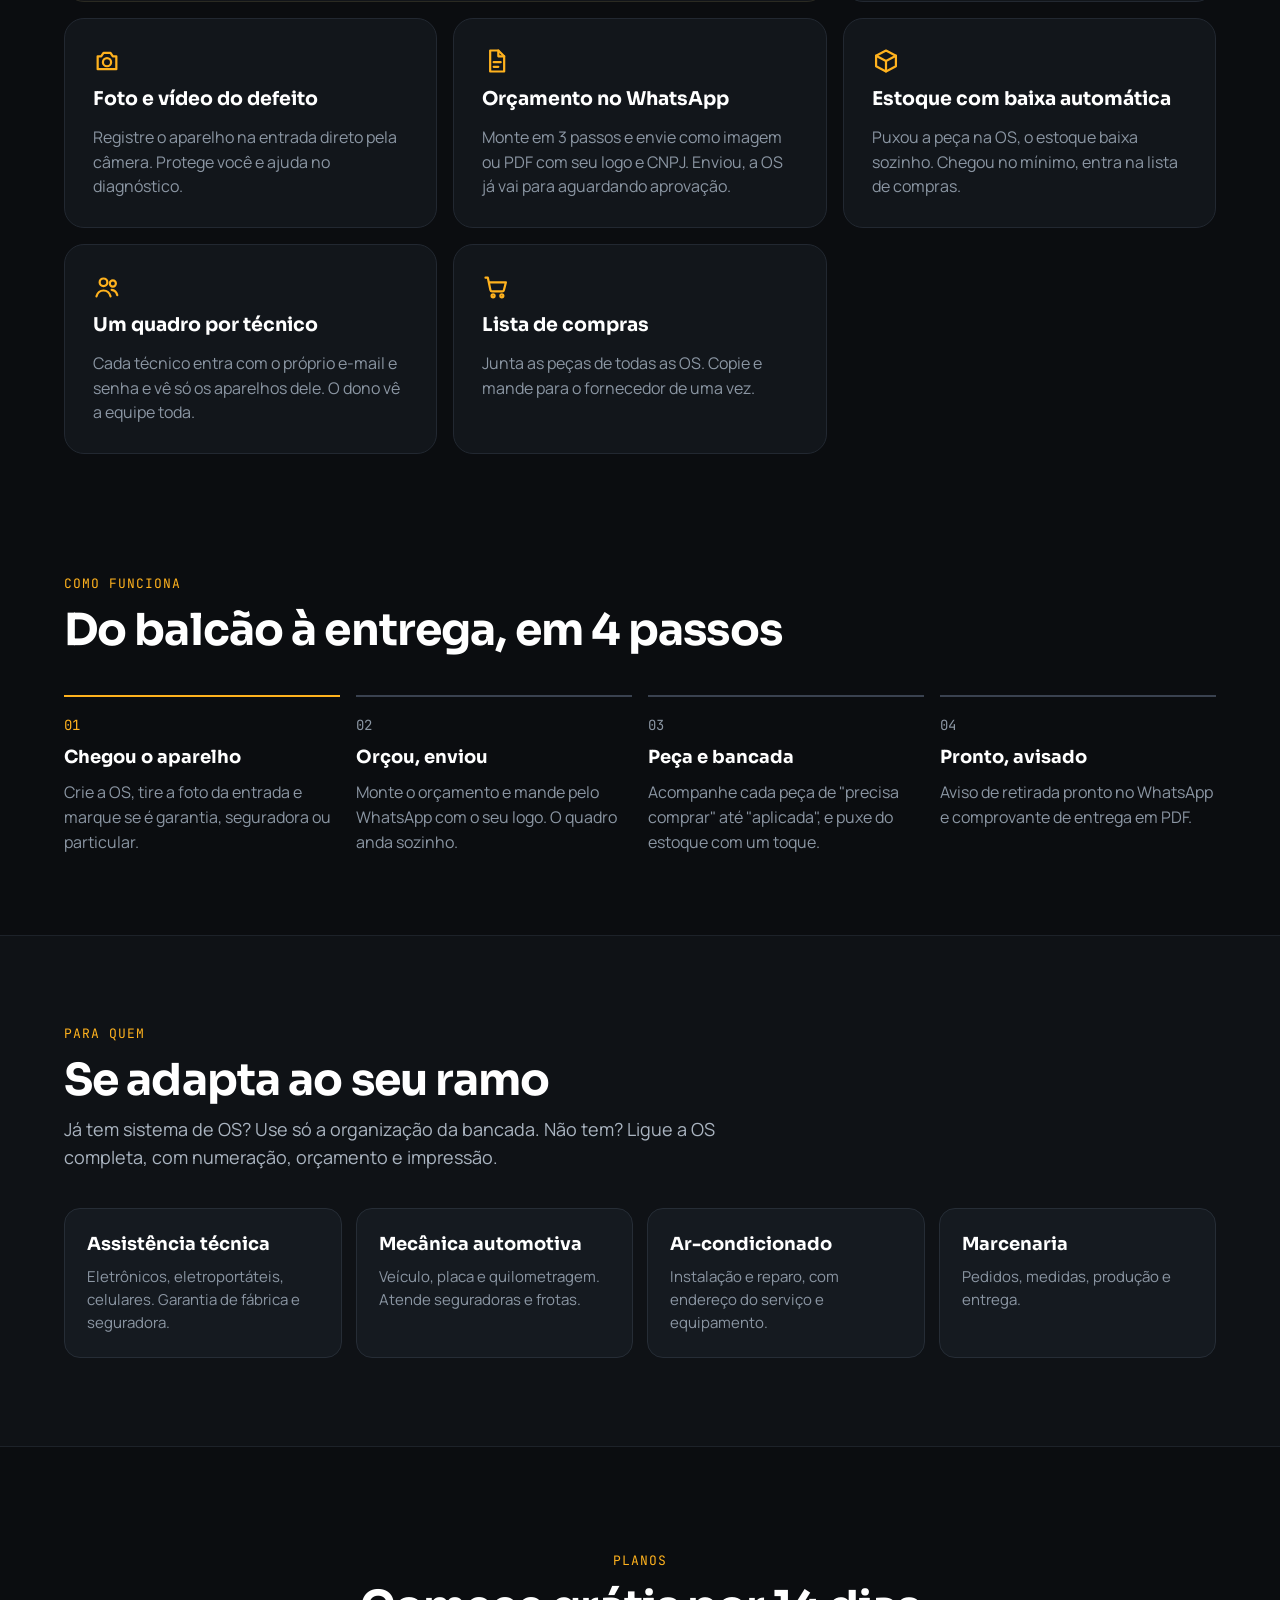
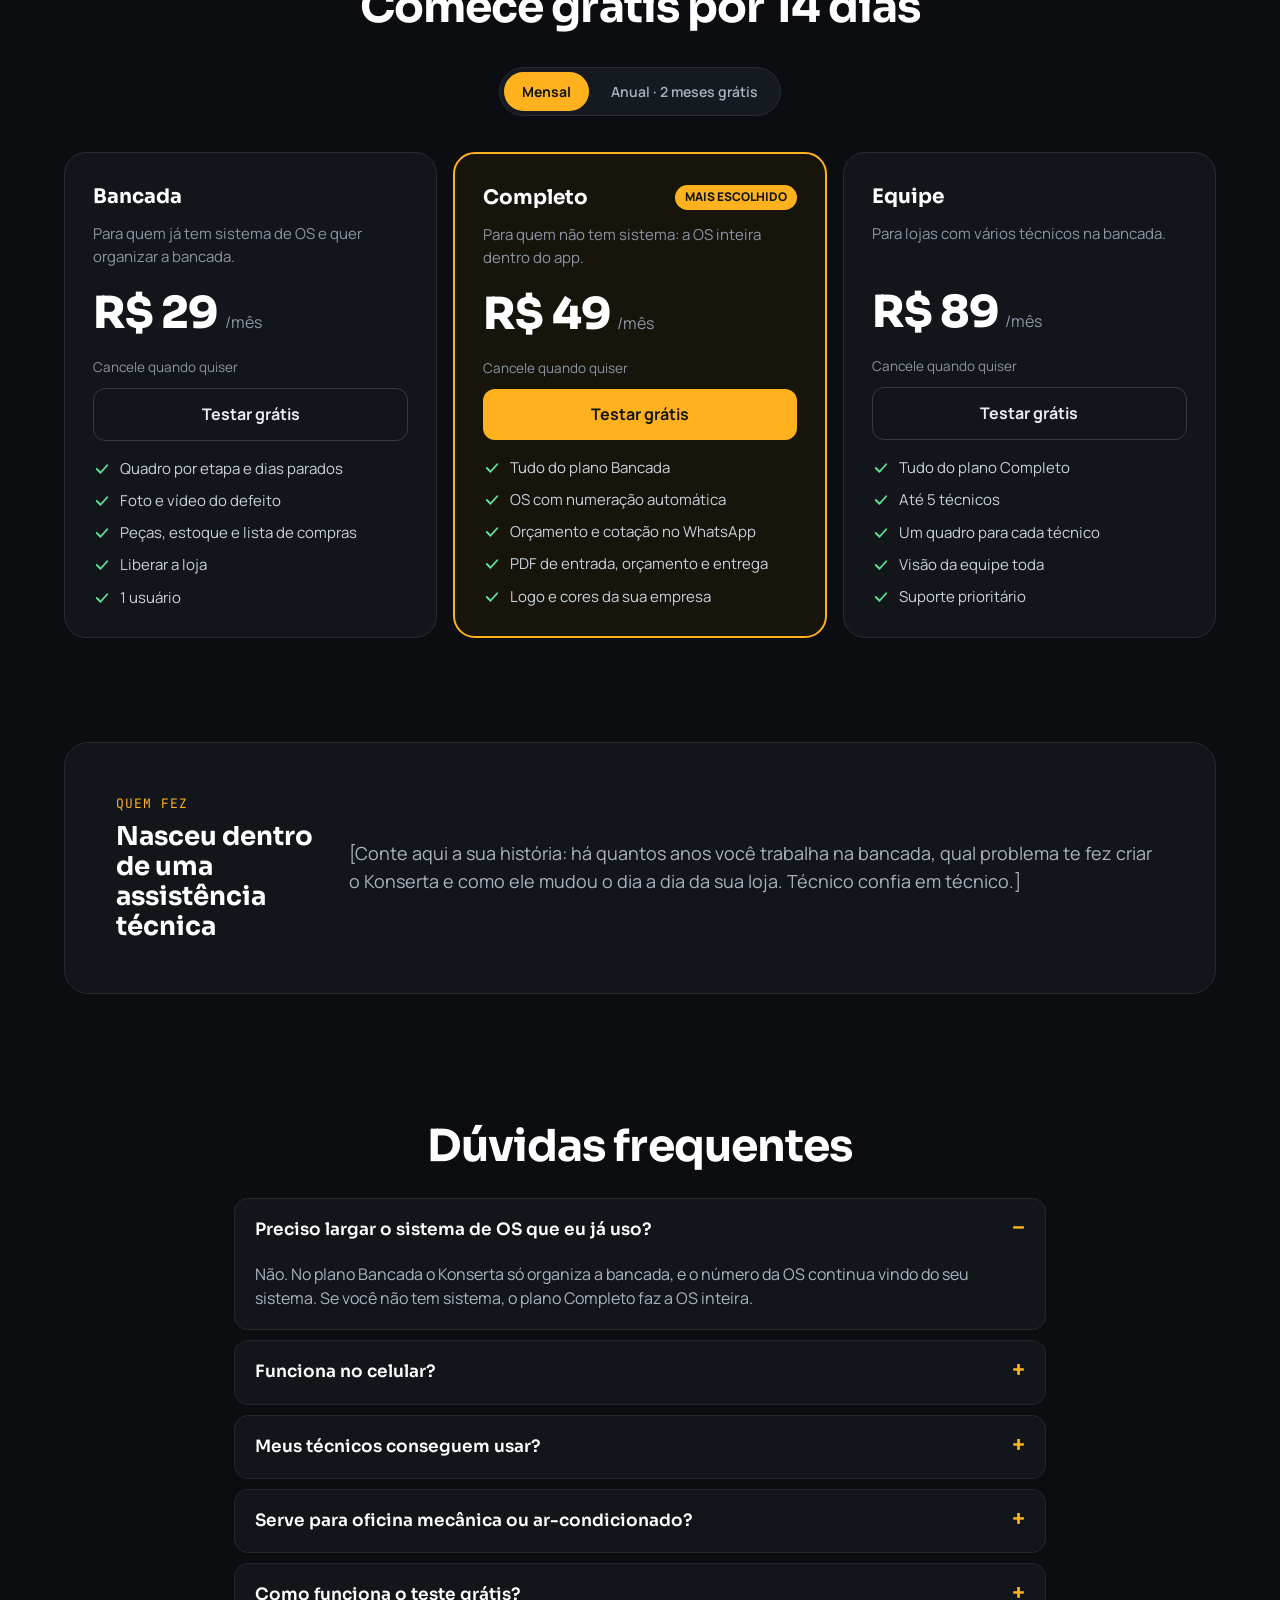
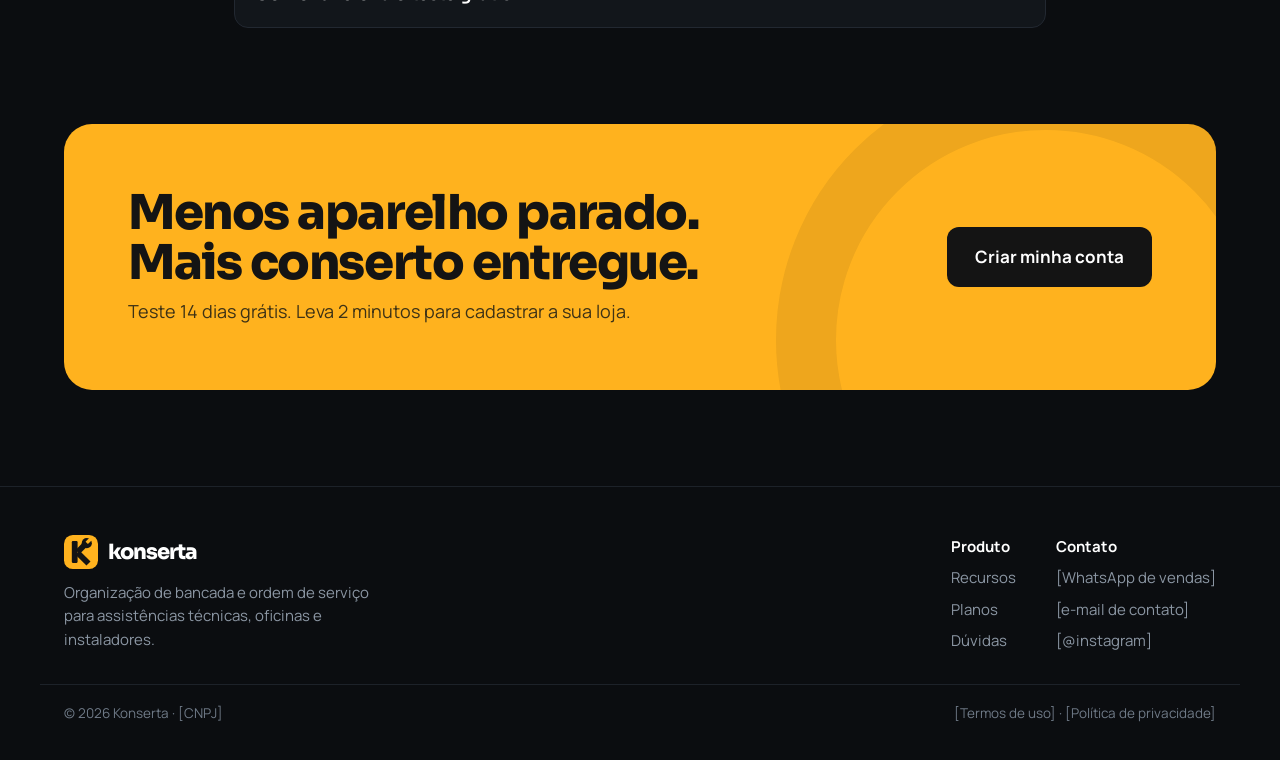
==== commit 7cd9c4fb: "Kon no site: tira dúvidas de quem ainda não é cliente; textos de acesso atualizados Co-Authored-By: " ====
--- a/index.html
+++ b/index.html
@@ -300,7 +300,7 @@
       <article class="feat reveal">
         <svg width="28" height="28" viewBox="0 0 24 24" fill="none" stroke="#ffb21e" stroke-width="1.9" stroke-linecap="round" stroke-linejoin="round" aria-hidden="true"><circle cx="9" cy="8" r="3.3"/><path d="M3 20c.9-3.4 3.2-5 6-5s5.1 1.6 6 5"/><circle cx="17" cy="9" r="2.6"/><path d="M16 14.5c2.3.2 4 1.7 4.8 4.5"/></svg>
         <h3>Um quadro por técnico</h3>
-        <p>Cada técnico entra com o próprio PIN e vê só os aparelhos dele. O dono vê a equipe toda.</p>
+        <p>Cada técnico entra com o próprio e-mail e senha e vê só os aparelhos dele. O dono vê a equipe toda.</p>
       </article>
       <article class="feat reveal">
         <svg width="28" height="28" viewBox="0 0 24 24" fill="none" stroke="#ffb21e" stroke-width="1.9" stroke-linecap="round" stroke-linejoin="round" aria-hidden="true"><path d="M3 4h2l2.2 10.5a1.5 1.5 0 0 0 1.5 1.2h8.6a1.5 1.5 0 0 0 1.5-1.2L20.5 8H6.2"/><circle cx="9.5" cy="19.5" r="1.3"/><circle cx="17" cy="19.5" r="1.3"/></svg>
@@ -382,7 +382,7 @@
     <div class="faq">
       <details open><summary>Preciso largar o sistema de OS que eu já uso?</summary><p>Não. No plano Bancada o Konserta só organiza a bancada, e o número da OS continua vindo do seu sistema. Se você não tem sistema, o plano Completo faz a OS inteira.</p></details>
       <details><summary>Funciona no celular?</summary><p>Sim. Foi feito para ser usado com o celular na mão, na bancada: tire foto, mude a etapa e mande o orçamento sem ir até o computador.</p></details>
-      <details><summary>Meus técnicos conseguem usar?</summary><p>Sim. Cada técnico entra com o próprio nome e PIN, e vê os aparelhos dele. O dono vê a equipe toda e aprova quem entra.</p></details>
+      <details><summary>Meus técnicos conseguem usar?</summary><p>Sim. Cada pessoa entra com o próprio e-mail e senha. O dono cadastra a equipe, escolhe a função de cada um (gerente, atendente, técnico, financeiro), e o técnico vê só os aparelhos dele.</p></details>
       <details><summary>Serve para oficina mecânica ou ar-condicionado?</summary><p>Serve. No cadastro você escolhe o ramo, e os campos mudam: veículo, placa e quilometragem na oficina, endereço do serviço no ar-condicionado.</p></details>
       <details><summary>Como funciona o teste grátis?</summary><p>Você usa tudo por 14 dias sem cadastrar cartão. Se gostar, escolhe um plano. Se não, sua conta só para de funcionar.</p></details>
     </div>
@@ -438,5 +438,7 @@
 }else document.querySelectorAll(".reveal").forEach(el=>el.classList.add("in"));
 document.getElementById("ano").textContent=new Date().getFullYear();
 </script>
+<link rel="stylesheet" href="/kon-site.css">
+<script src="/kon-site.js" data-whatsapp="" defer></script>
 </body>
 </html>
--- a/kon-site.css
+++ b/kon-site.css
@@ -0,0 +1,33 @@
+/* Kon no site */
+.ks-fab{position:fixed;right:22px;bottom:22px;z-index:60;width:64px;height:64px;border-radius:22px;border:0;padding:6px;cursor:pointer;background:#141414;box-shadow:0 14px 30px -8px rgba(0,0,0,.6),0 0 0 2px rgba(255,178,30,.35);transition:transform .15s}
+.ks-fab:hover{transform:translateY(-2px) rotate(-3deg)}
+.ks-fab svg,.ks-h svg,.ks-av svg{width:100%;height:100%;display:block}
+.kon-svg .kon-olhos{transform-origin:32px 33.7px;animation:konPisca 5s infinite}
+@keyframes konPisca{0%,92%,100%{transform:scaleY(1)}95%{transform:scaleY(.12)}}
+.ks-dica{position:fixed;right:98px;bottom:36px;z-index:60;background:#fff;color:#141414;border-radius:14px 14px 4px 14px;padding:10px 14px;font-weight:700;font-size:14px;box-shadow:0 10px 30px rgba(0,0,0,.35)}
+.ks{position:fixed;right:22px;bottom:98px;z-index:61;width:min(380px,calc(100vw - 32px));height:min(580px,calc(100vh - 130px));display:flex;flex-direction:column;background:#f4f2ed;color:#141414;border-radius:24px;overflow:hidden;box-shadow:0 30px 70px -10px rgba(0,0,0,.7);font-family:"Manrope",system-ui,sans-serif}
+.ks-h{display:flex;align-items:center;gap:11px;padding:13px 14px;background:radial-gradient(120% 160% at 100% 0%,rgba(255,178,30,.45),transparent 60%),#141414;color:#fff}
+.ks-h>svg{width:44px;height:44px;flex:0 0 auto}
+.ks-h b{display:block;font-family:"Sora",sans-serif;font-weight:800;font-size:18px}
+.ks-h small{color:#c9c3b6;font-size:12px}
+.ks-x{margin-left:auto;background:rgba(255,255,255,.12);color:#fff;border:0;border-radius:10px;width:34px;height:34px;cursor:pointer;font-size:15px}
+.ks-msgs{flex:1;overflow-y:auto;padding:14px 12px;display:flex;flex-direction:column;gap:10px}
+.ks-m{display:flex;gap:8px;align-items:flex-end;max-width:92%}
+.ks-eu{align-self:flex-end}
+.ks-av{width:28px;height:28px;flex:0 0 auto}
+.ks-b{padding:10px 13px;border-radius:16px;border-bottom-left-radius:5px;font-size:14.5px;line-height:1.5;background:#fff;border:1px solid #e4dfd4;overflow-wrap:anywhere}
+.ks-eu .ks-b{background:#141414;color:#fff;border-color:#141414;border-radius:16px;border-bottom-right-radius:5px}
+.ks-acao{display:table;margin-top:9px;font-weight:800;font-size:13.5px;background:#ffb21e;color:#141414;border-radius:11px;padding:8px 12px;text-decoration:none}
+.ks-dig{display:flex;gap:4px;padding:14px}.ks-dig i{width:7px;height:7px;border-radius:50%;background:#8a8478;animation:ksDig 1s infinite}
+.ks-dig i:nth-child(2){animation-delay:.15s}.ks-dig i:nth-child(3){animation-delay:.3s}
+@keyframes ksDig{0%,60%,100%{opacity:.25}30%{opacity:1}}
+.ks-sug{display:flex;gap:6px;overflow-x:auto;scrollbar-width:none;padding:0 12px 8px}.ks-sug:empty{display:none}
+.ks-sug button{flex:0 0 auto;font:inherit;font-size:13px;font-weight:700;padding:8px 12px;border-radius:99px;border:1.5px solid #ddd8cd;background:#fff;color:#141414;cursor:pointer;white-space:nowrap}
+.ks-f{display:flex;gap:8px;padding:10px 12px calc(12px + env(safe-area-inset-bottom,0px));border-top:1px solid #e4dfd4;background:#fff}
+.ks-f input{flex:1;min-width:0;font:inherit;font-size:15px;border:0;border-radius:12px;background:#f0ede6;padding:11px 12px;color:#141414}
+.ks-f input:focus{outline:2px solid #ffb21e}
+.ks-f button{border:0;border-radius:12px;background:#ffb21e;color:#141414;width:46px;cursor:pointer;display:grid;place-items:center}
+.ks[hidden],.ks-dica[hidden]{display:none}
+@media (max-width:760px){.ks-fab{right:14px;bottom:14px;width:56px;height:56px;border-radius:19px}.ks-dica{right:80px;bottom:24px}
+  .ks{inset:0;width:auto;height:auto;border-radius:0}body.ks-on .ks-fab{display:none}}
+@media (prefers-reduced-motion:reduce){.kon-svg .kon-olhos,.ks-dig i{animation:none}}
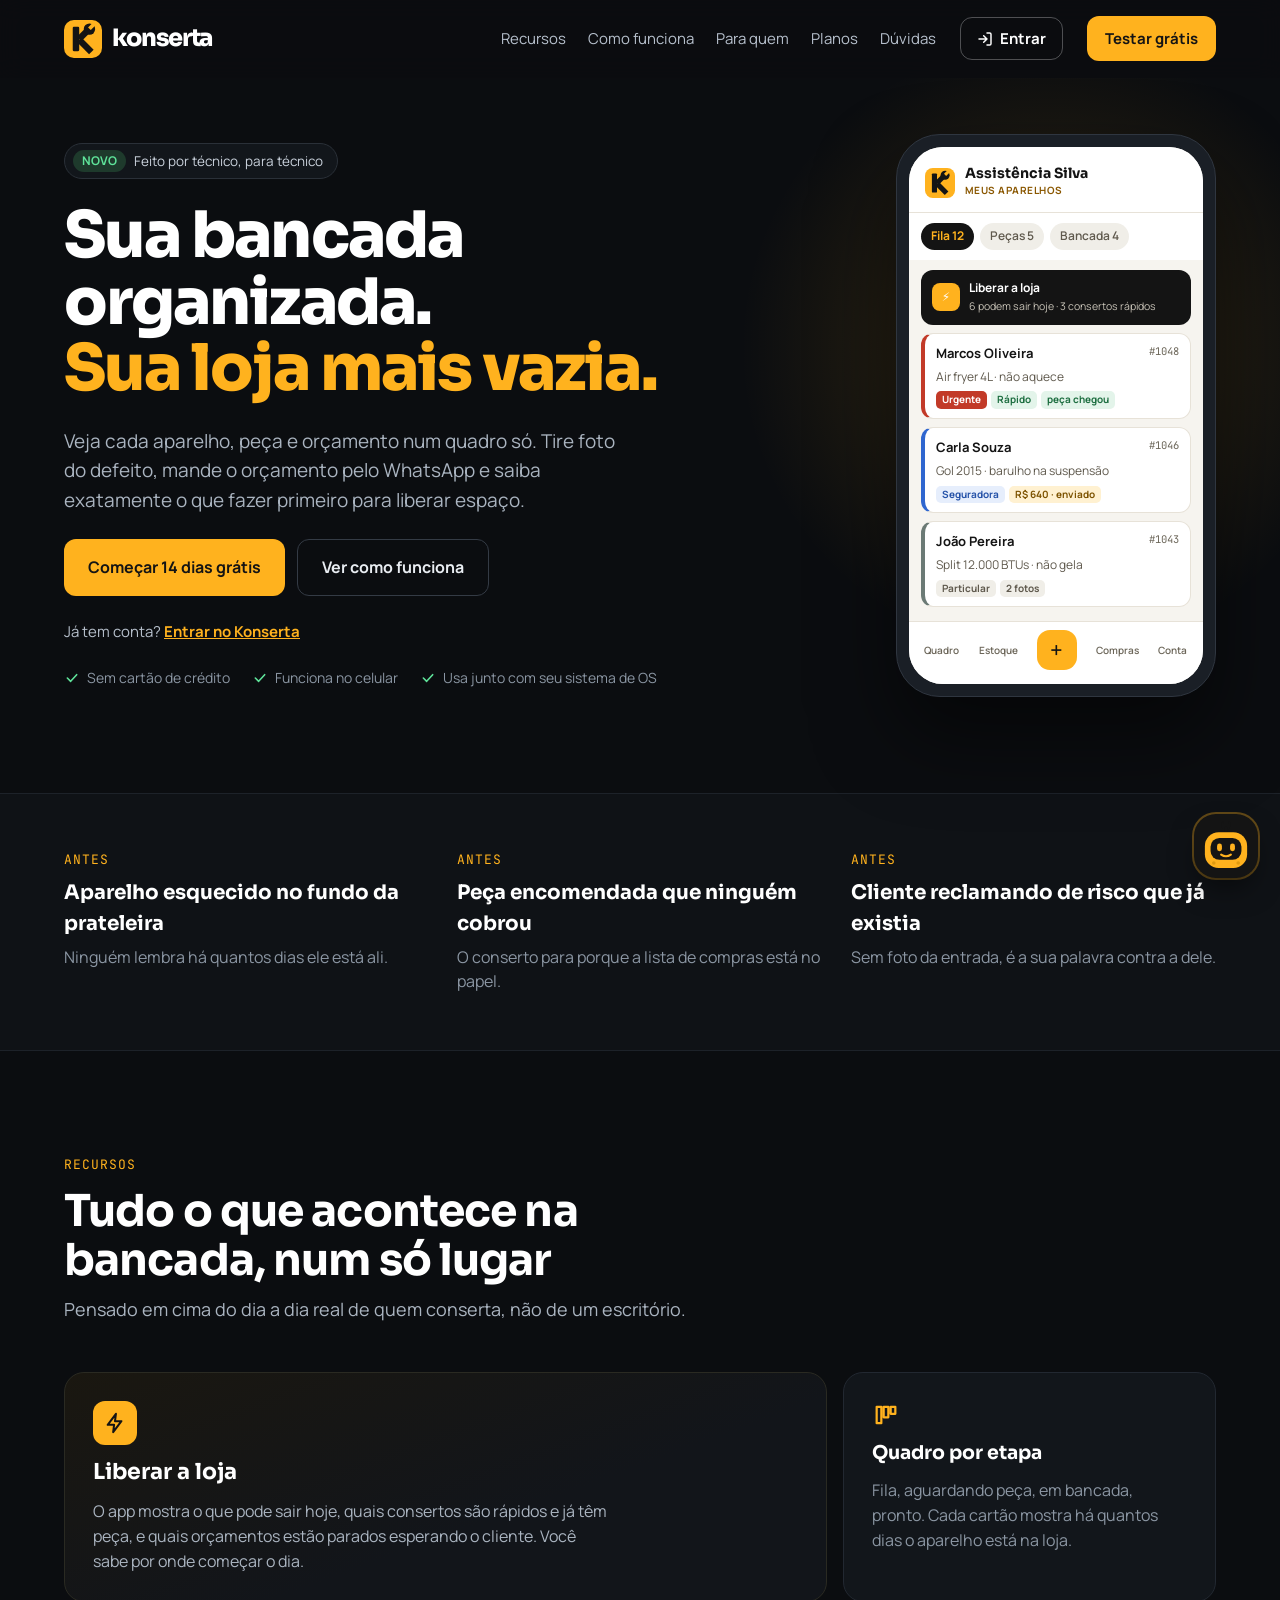
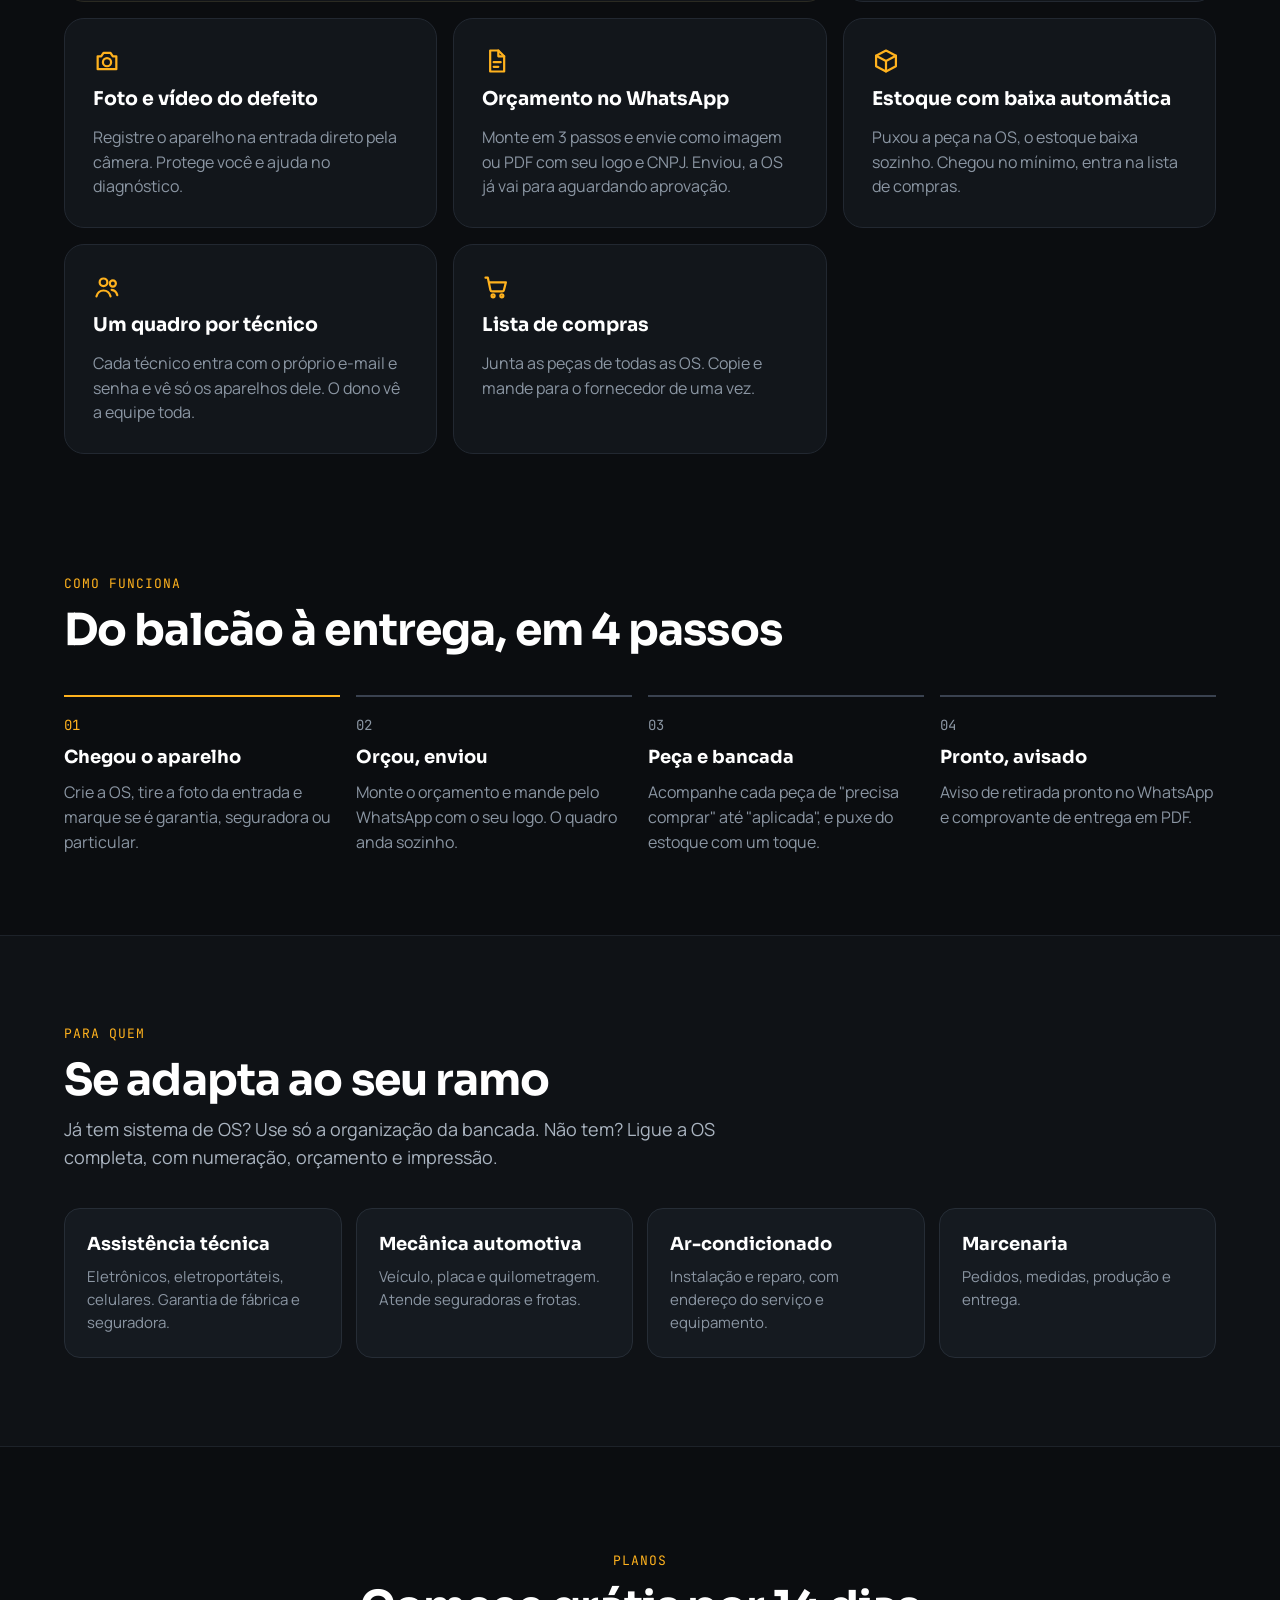
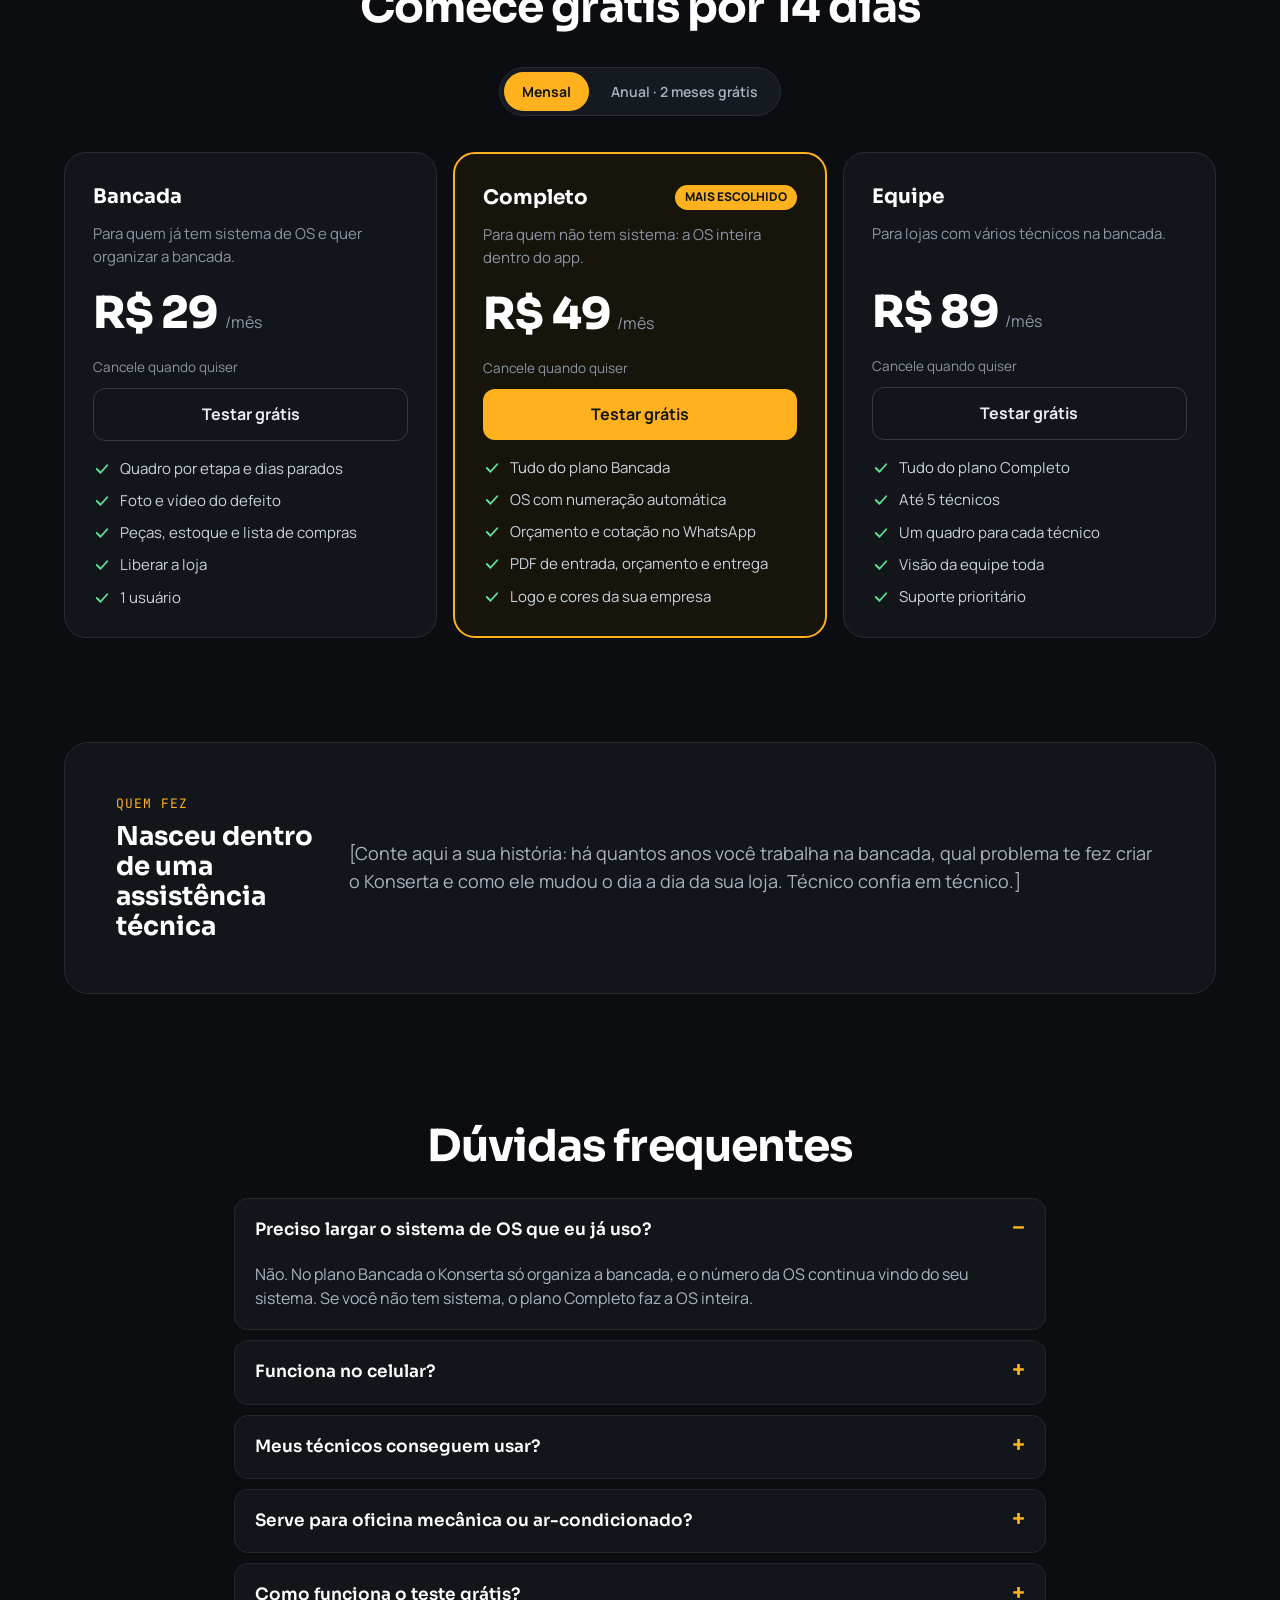
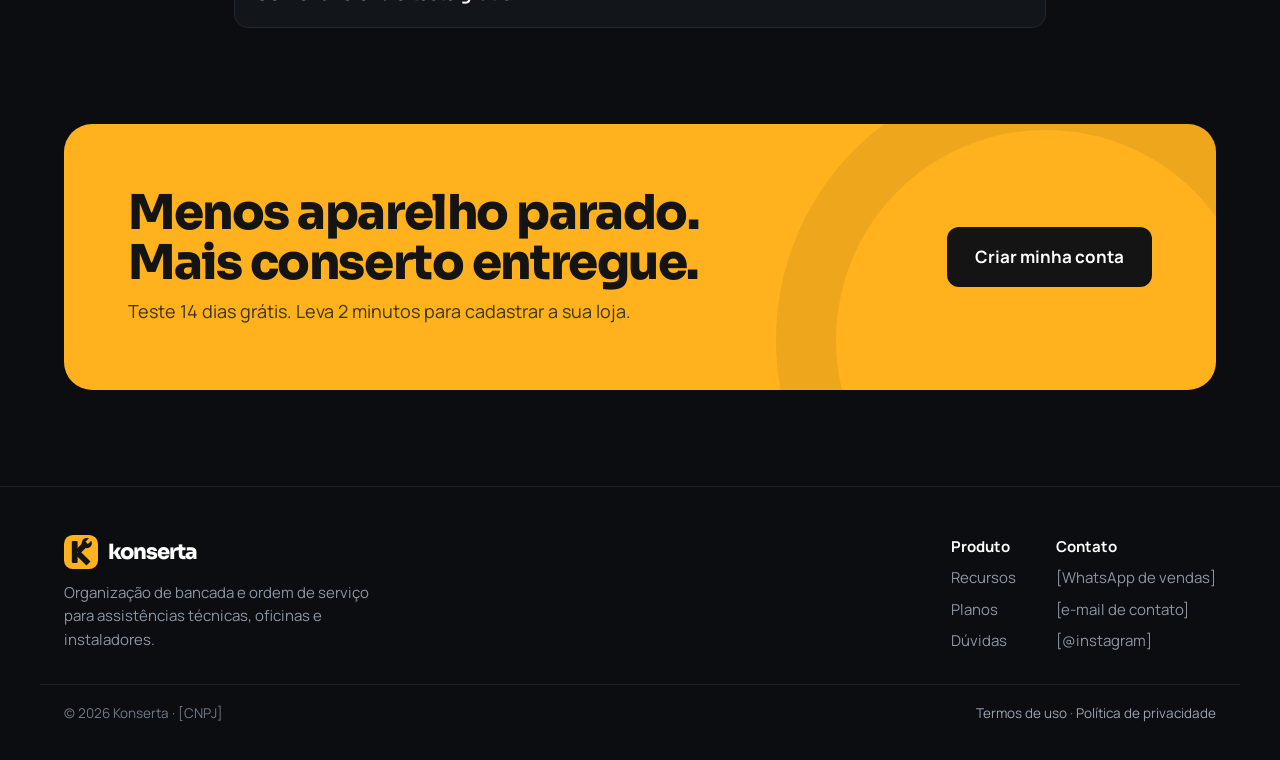
==== commit 06eb7c07: "Termos de uso e Política de privacidade (LGPD), com links no site, cadastro, entrar e app Co-Authore" ====
--- a/index.html
+++ b/index.html
@@ -172,6 +172,7 @@
 .foot .col{display:flex;flex-direction:column;gap:8px;font-size:15px}
 .foot .col b{color:var(--white)}
 .foot .col a,.foot .col span{color:var(--muted);text-decoration:none}.foot .col a:hover{color:var(--white)}
+.legal a{color:#9aa4b0;text-decoration:none}.legal a:hover{color:#ffb21e}
 .legal{border-top:1px solid #1d2229;display:flex;flex-wrap:wrap;gap:16px;justify-content:space-between;color:#6f7a87;font-size:13.5px;padding-top:18px;padding-bottom:36px}
 
 /* reveal */
@@ -410,7 +411,7 @@
   </div>
   <div class="wrap legal">
     <span>© <span id="ano">2026</span> Konserta · [CNPJ]</span>
-    <span>[Termos de uso] · [Política de privacidade]</span>
+    <span><a href="/termos">Termos de uso</a> · <a href="/privacidade">Política de privacidade</a></span>
   </div>
 </footer>
 
@@ -439,6 +440,6 @@
 document.getElementById("ano").textContent=new Date().getFullYear();
 </script>
 <link rel="stylesheet" href="/kon-site.css">
-<script src="/kon-site.js" data-whatsapp="" defer></script>
+<script src="/kon-site.js" data-whatsapp="" data-sb-url="https://zmukthcmbjphfyxzasme.supabase.co" data-sb-key="eyJhbGciOiJIUzI1NiIsInR5cCI6IkpXVCJ9.eyJpc3MiOiJzdXBhYmFzZSIsInJlZiI6InptdWt0aGNtYmpwaGZ5eHphc21lIiwicm9sZSI6ImFub24iLCJpYXQiOjE3OTI2MjM0MjcsImV4cCI6MjEwODE5OTQyN30.ZzNmON9NR_ppBYNup3pTbFf00dGEQNe5kdtJt7ZDD_M" defer></script>
 </body>
 </html>
--- a/kon-site.css
+++ b/kon-site.css
@@ -31,3 +31,14 @@
 @media (max-width:760px){.ks-fab{right:14px;bottom:14px;width:56px;height:56px;border-radius:19px}.ks-dica{right:80px;bottom:24px}
   .ks{inset:0;width:auto;height:auto;border-radius:0}body.ks-on .ks-fab{display:none}}
 @media (prefers-reduced-motion:reduce){.kon-svg .kon-olhos,.ks-dig i{animation:none}}
+.ks-hum{margin-left:auto;background:#ffb21e;color:#141414;border:0;border-radius:10px;padding:8px 11px;font:800 12.5px "Manrope",sans-serif;cursor:pointer;white-space:nowrap}
+.ks-hum+.ks-x{margin-left:6px}
+.ks-eq{display:grid;place-items:center;background:#141414;color:#ffb21e;border-radius:9px;font:800 15px "Sora",sans-serif}
+.ks-hb{background:#fff7e3;border-color:#f3d79a}.ks-hb small{display:block;font-size:11px;font-weight:800;color:#8a5a00;margin-bottom:3px}
+.ks-fim{align-self:center;font-size:12.5px;color:#69645a;background:#ebe7de;border-radius:99px;padding:6px 12px}
+.ks-ctt{display:flex;flex-direction:column;gap:8px;background:#fff;border:1px solid #e4dfd4;border-radius:16px;padding:12px;margin-left:36px}
+.ks-ctt input{font:inherit;font-size:15px;border:0;border-radius:11px;background:#f0ede6;padding:10px 12px;color:#141414}
+.ks-ctt button{font:800 14px "Manrope",sans-serif;border:0;border-radius:11px;background:#ffb21e;color:#141414;padding:10px;cursor:pointer}
+.ks-err{color:#bf3624;font-size:13px;font-weight:700}.ks-err:empty{display:none}
+.ks-f[hidden]{display:none}
+.ks-fab{position:fixed}.ks-fab.tem-resposta::after{content:"1";position:absolute;top:-4px;right:-4px;width:20px;height:20px;border-radius:50%;background:#e5482f;color:#fff;font:800 12px/20px "Manrope",sans-serif;text-align:center}
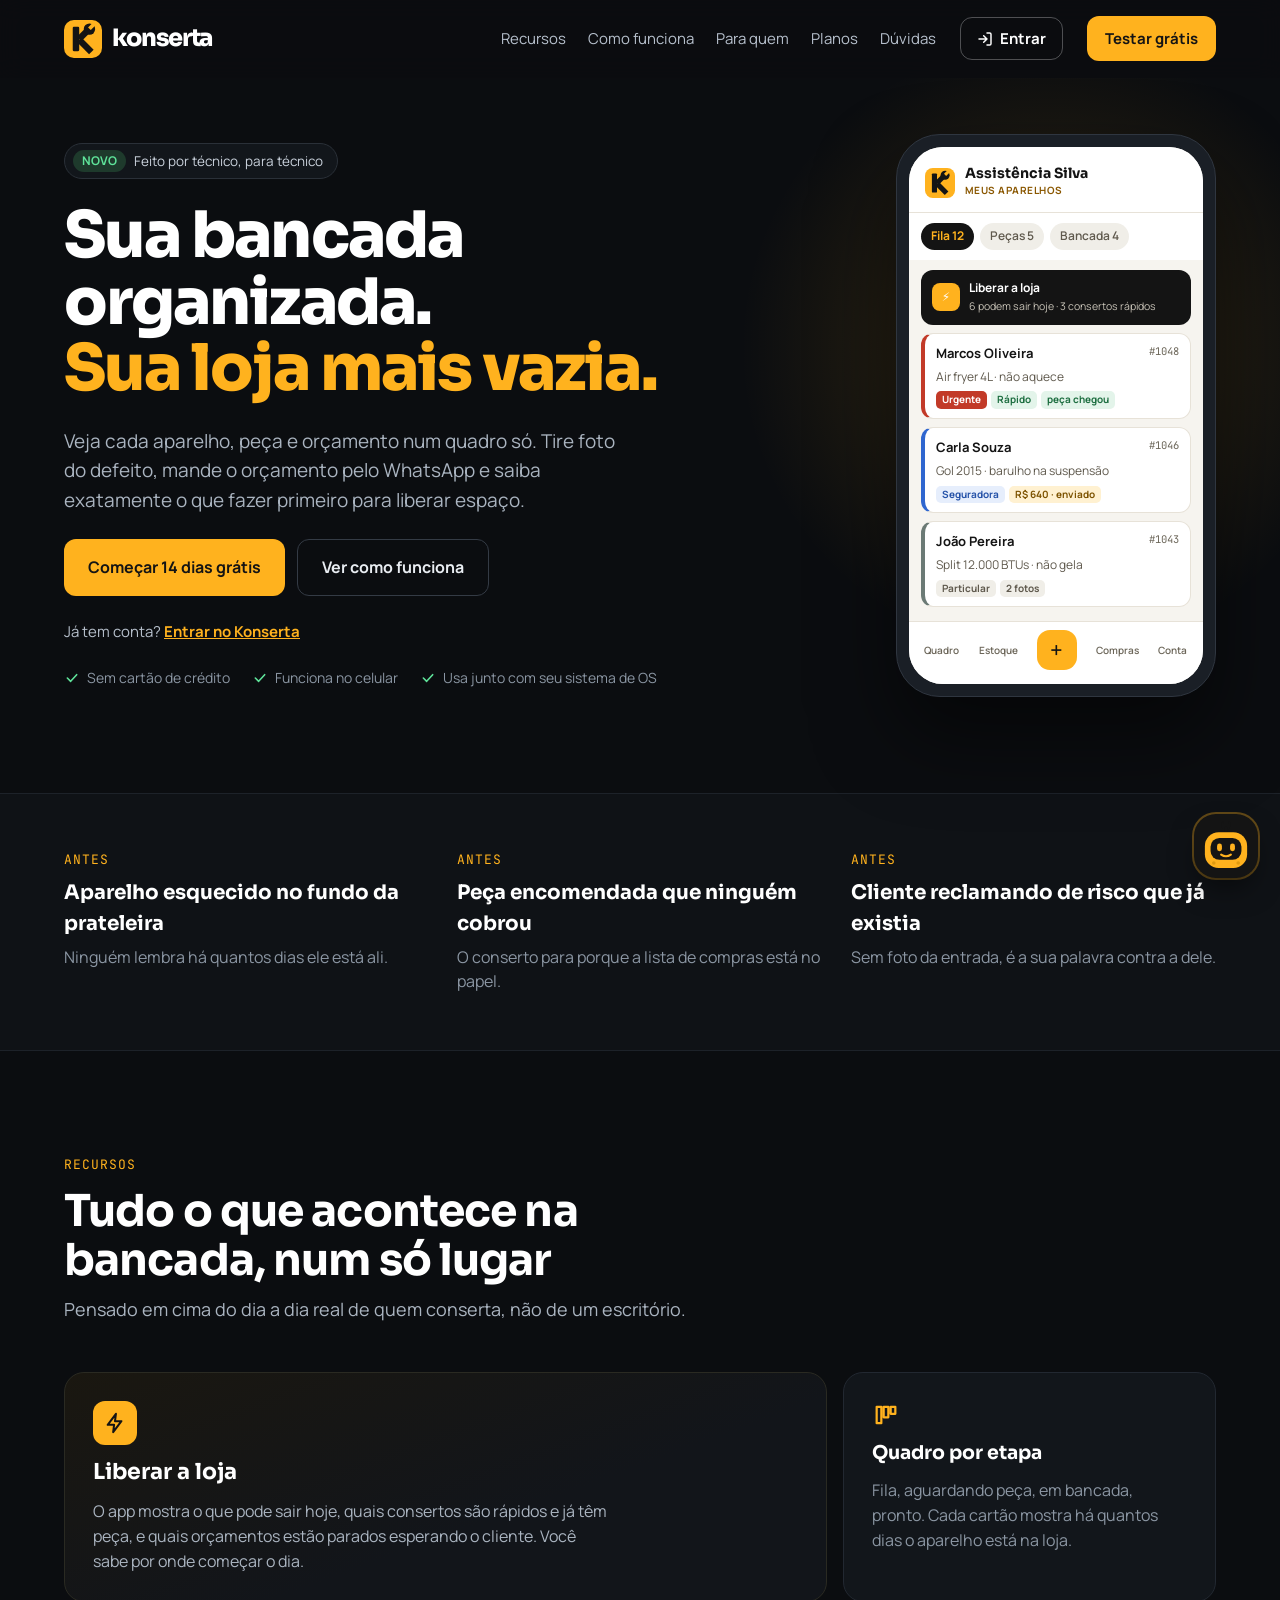
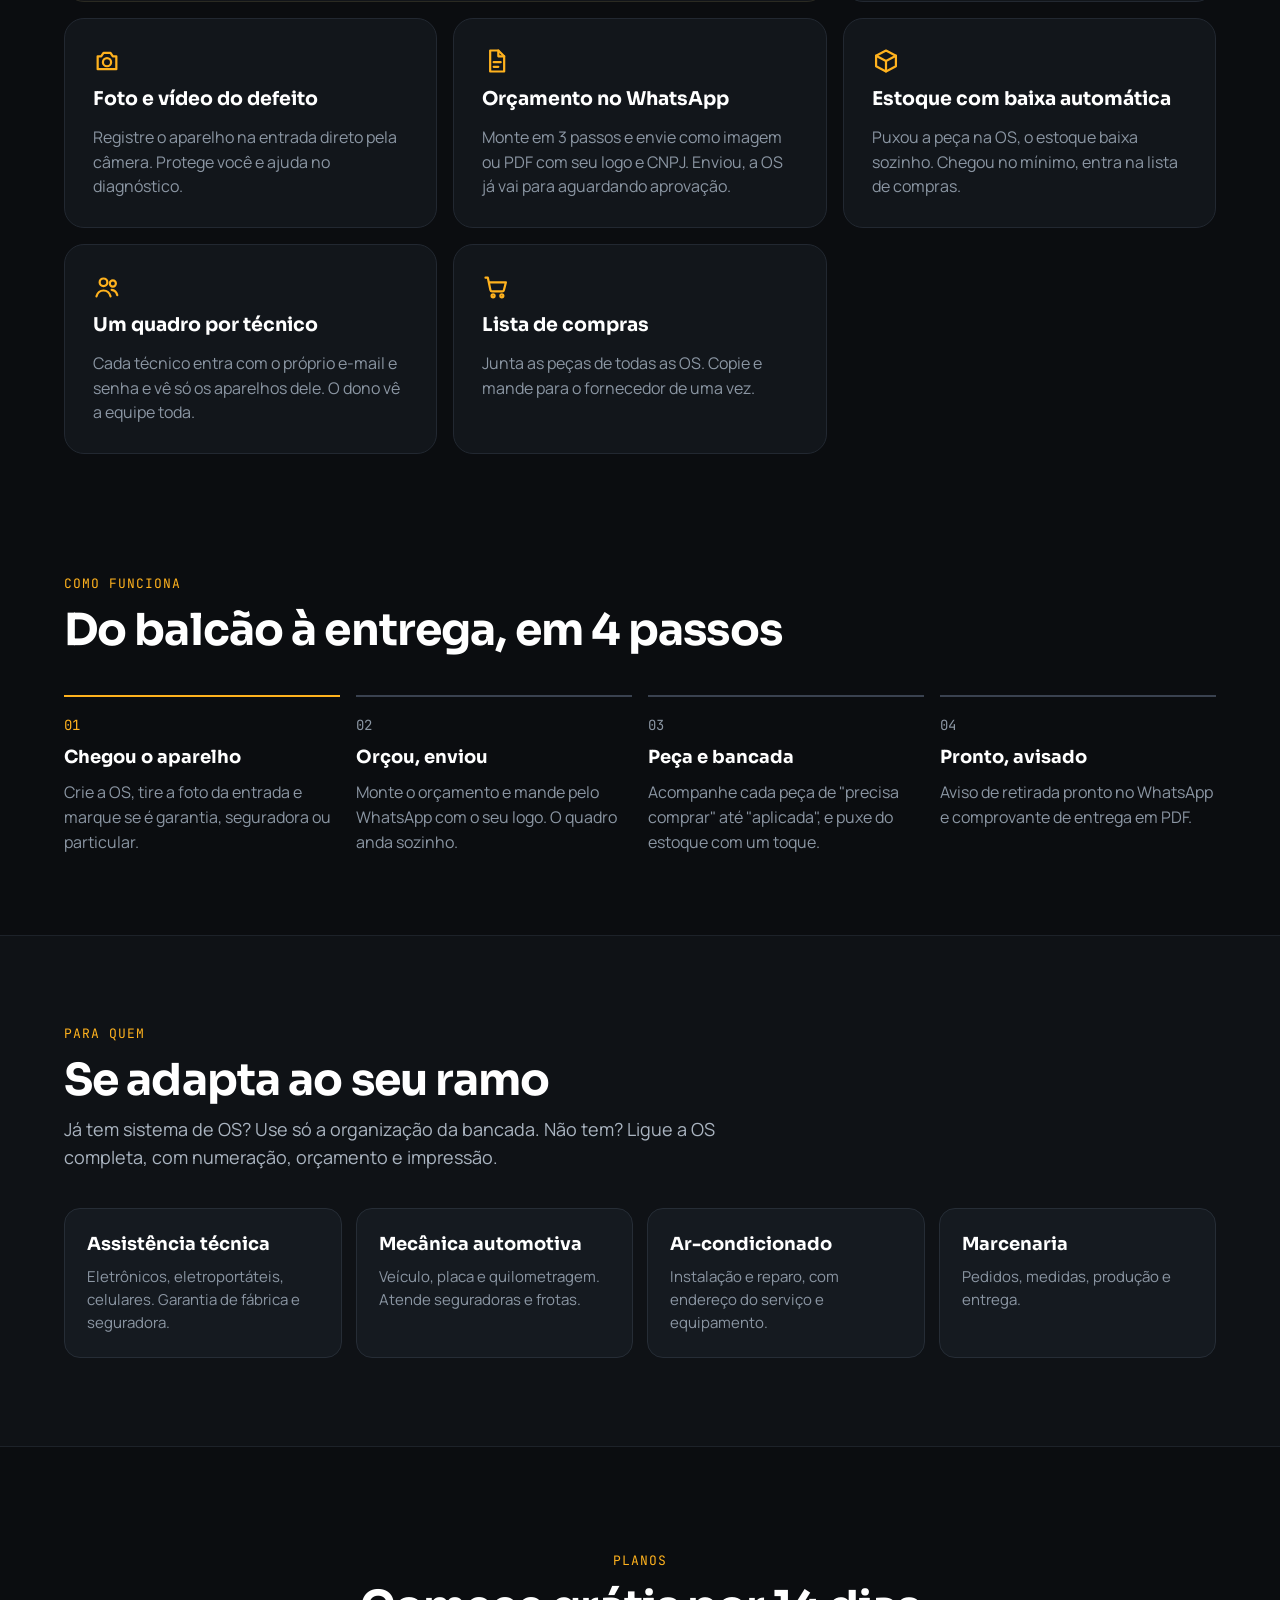
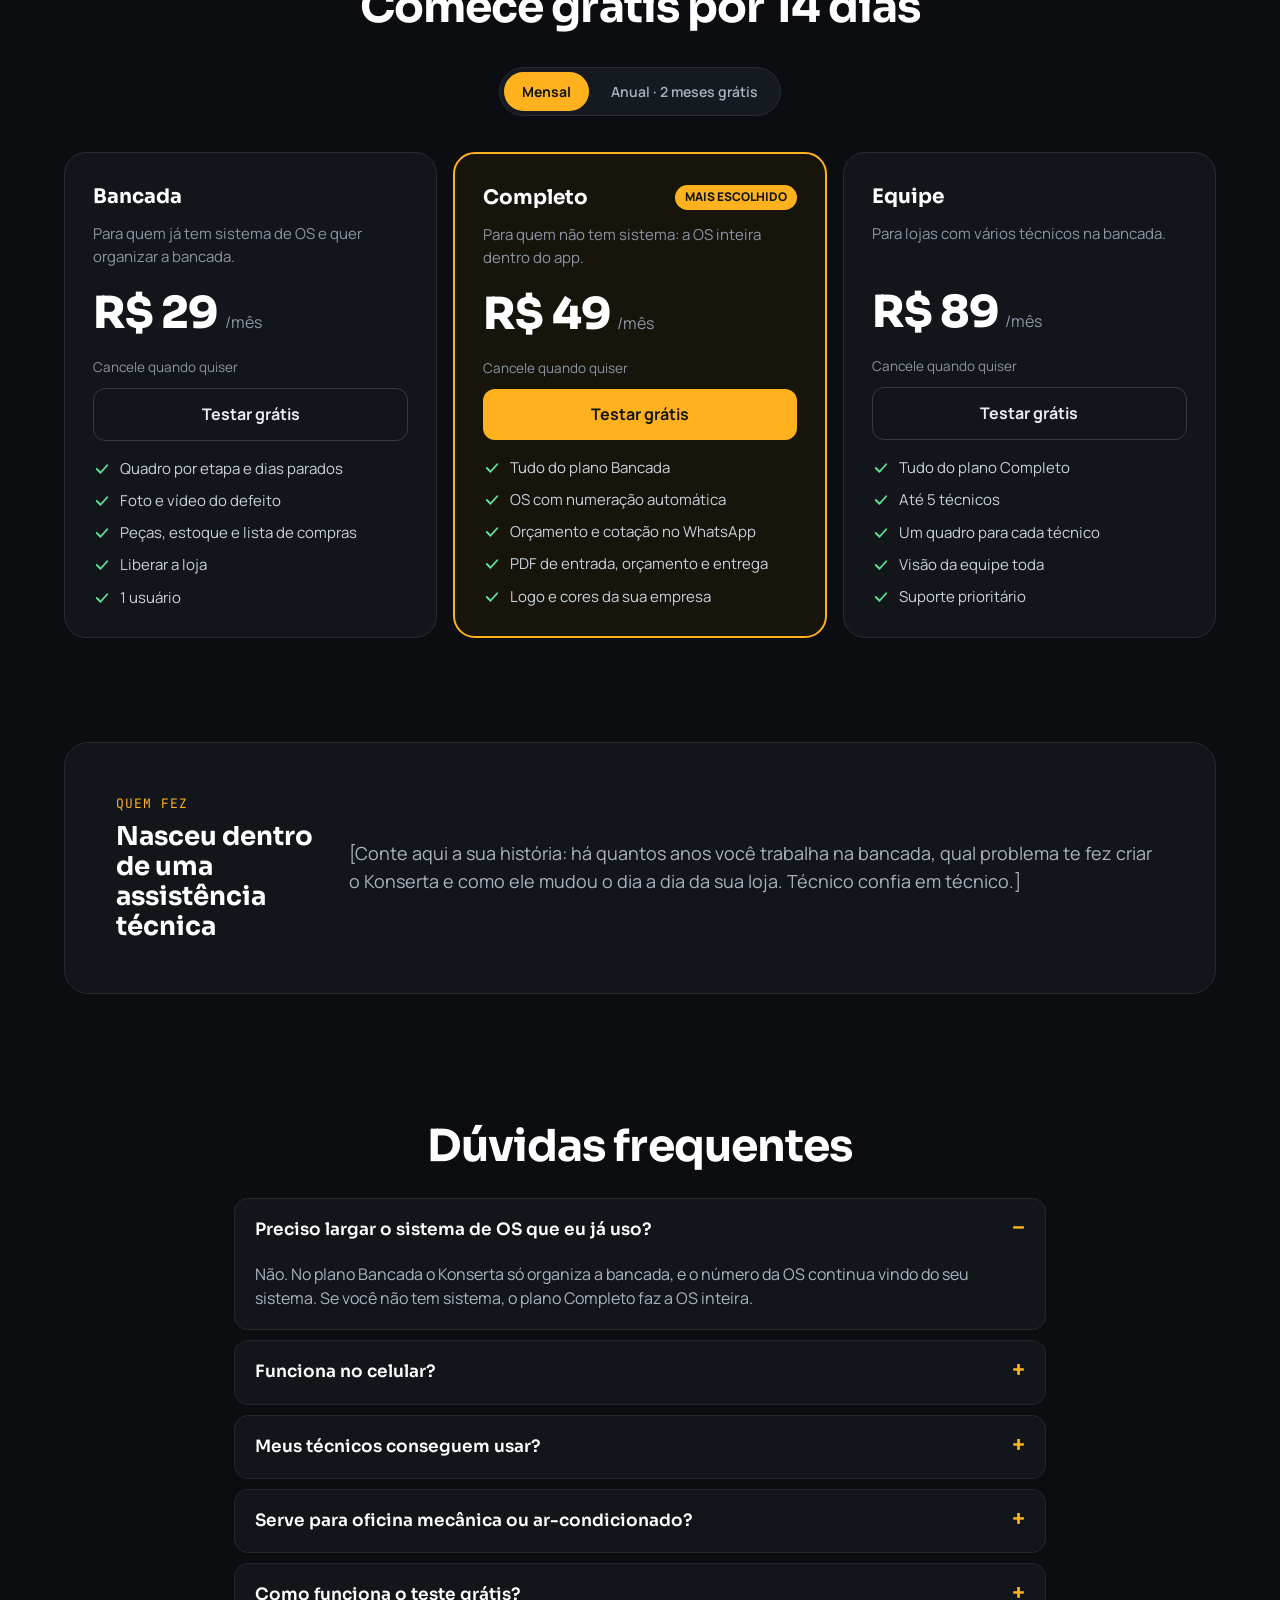
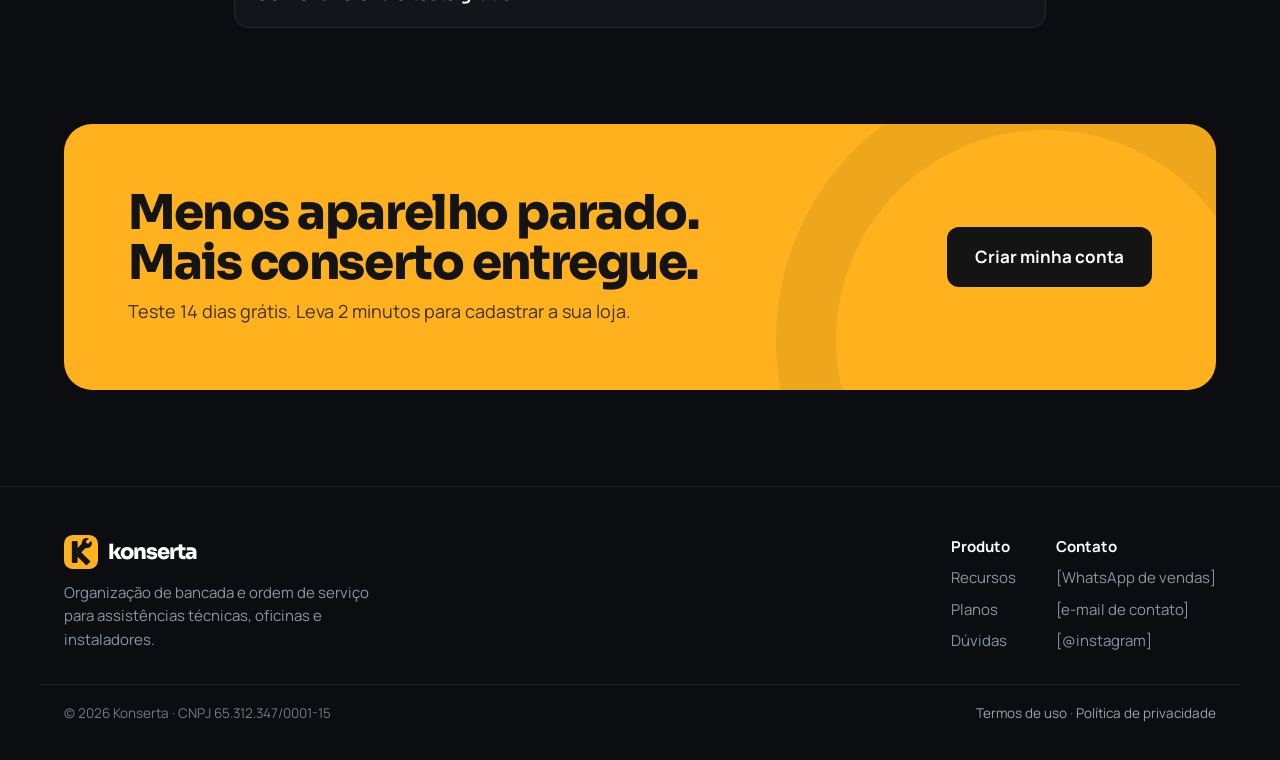
==== commit 98adede5: "CNPJ do Konserta nos termos, na política e no rodapé Co-Authored-By: Claude Opus 5.5 <noreply@anthro" ====
--- a/index.html
+++ b/index.html
@@ -410,7 +410,7 @@
     <div class="col"><b>Contato</b><span>[WhatsApp de vendas]</span><span>[e-mail de contato]</span><span>[@instagram]</span></div>
   </div>
   <div class="wrap legal">
-    <span>© <span id="ano">2026</span> Konserta · [CNPJ]</span>
+    <span>© <span id="ano">2026</span> Konserta · CNPJ 65.312.347/0001-15</span>
     <span><a href="/termos">Termos de uso</a> · <a href="/privacidade">Política de privacidade</a></span>
   </div>
 </footer>
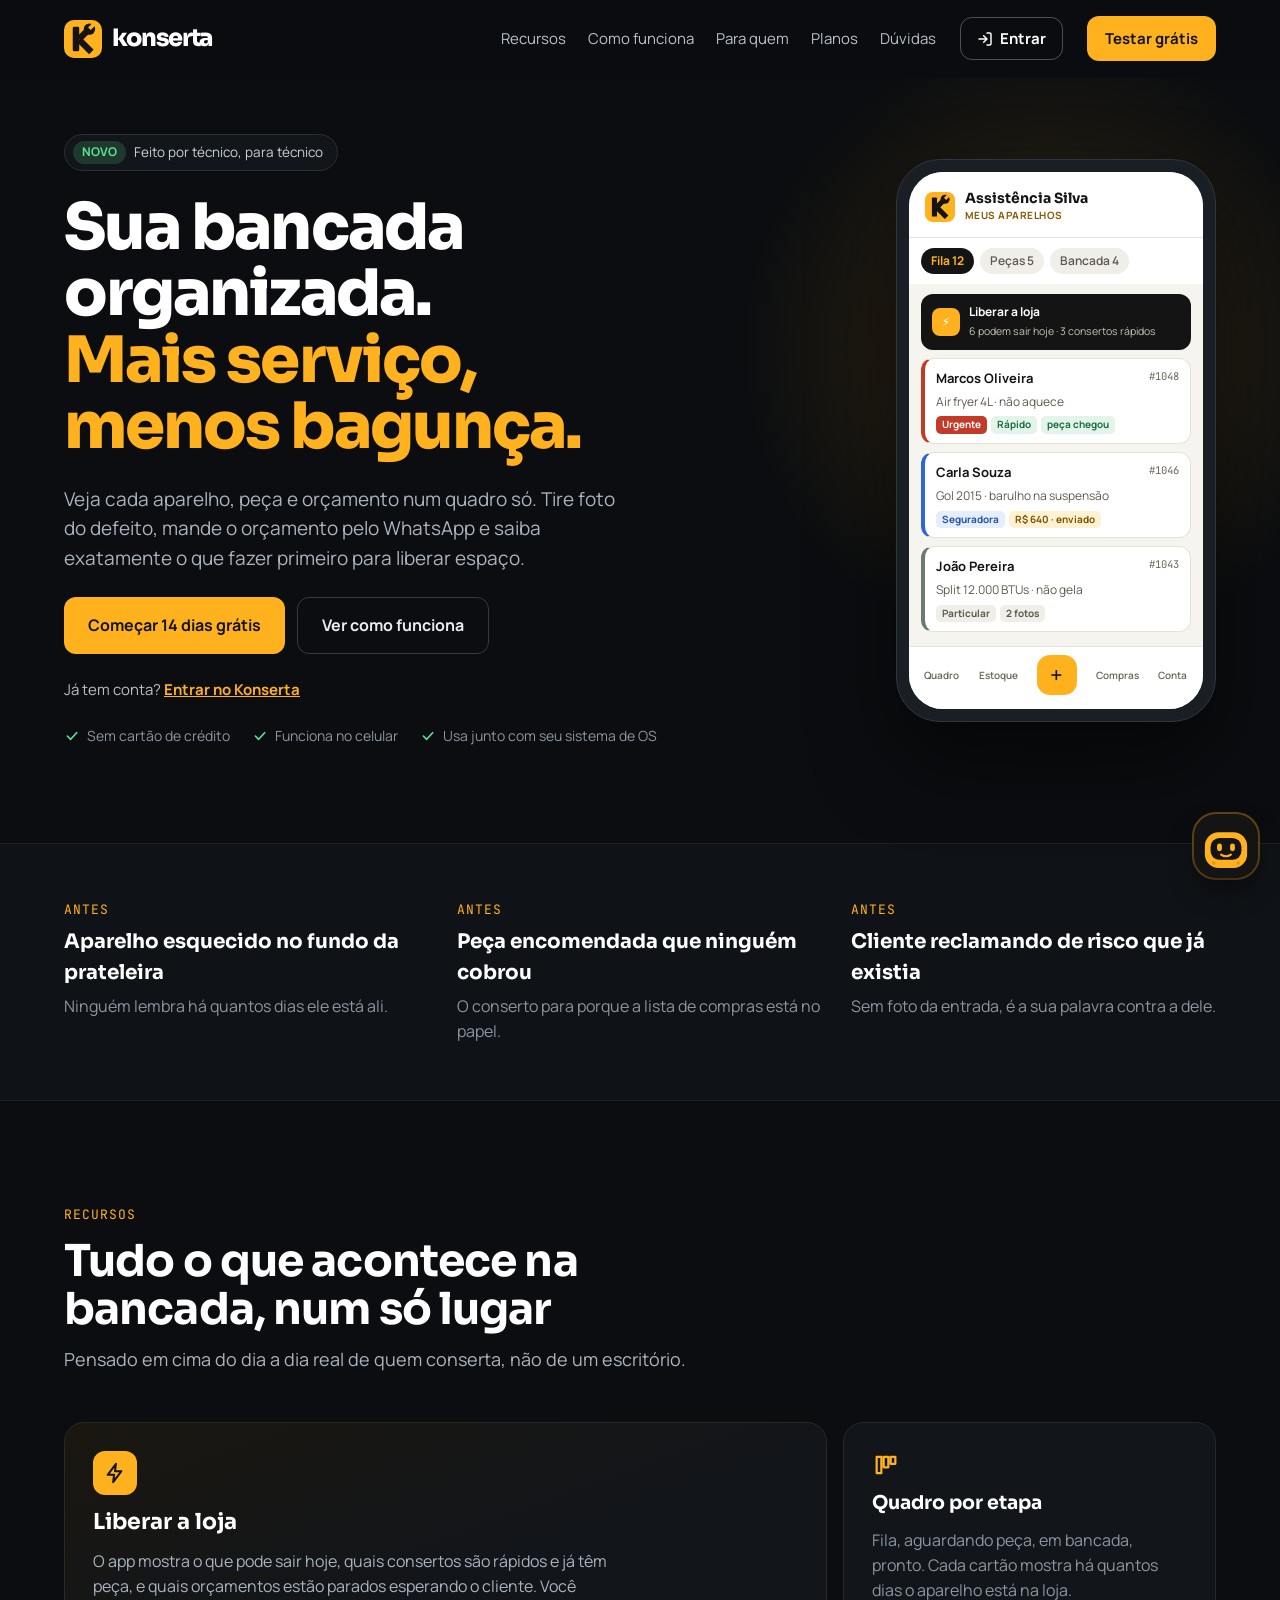
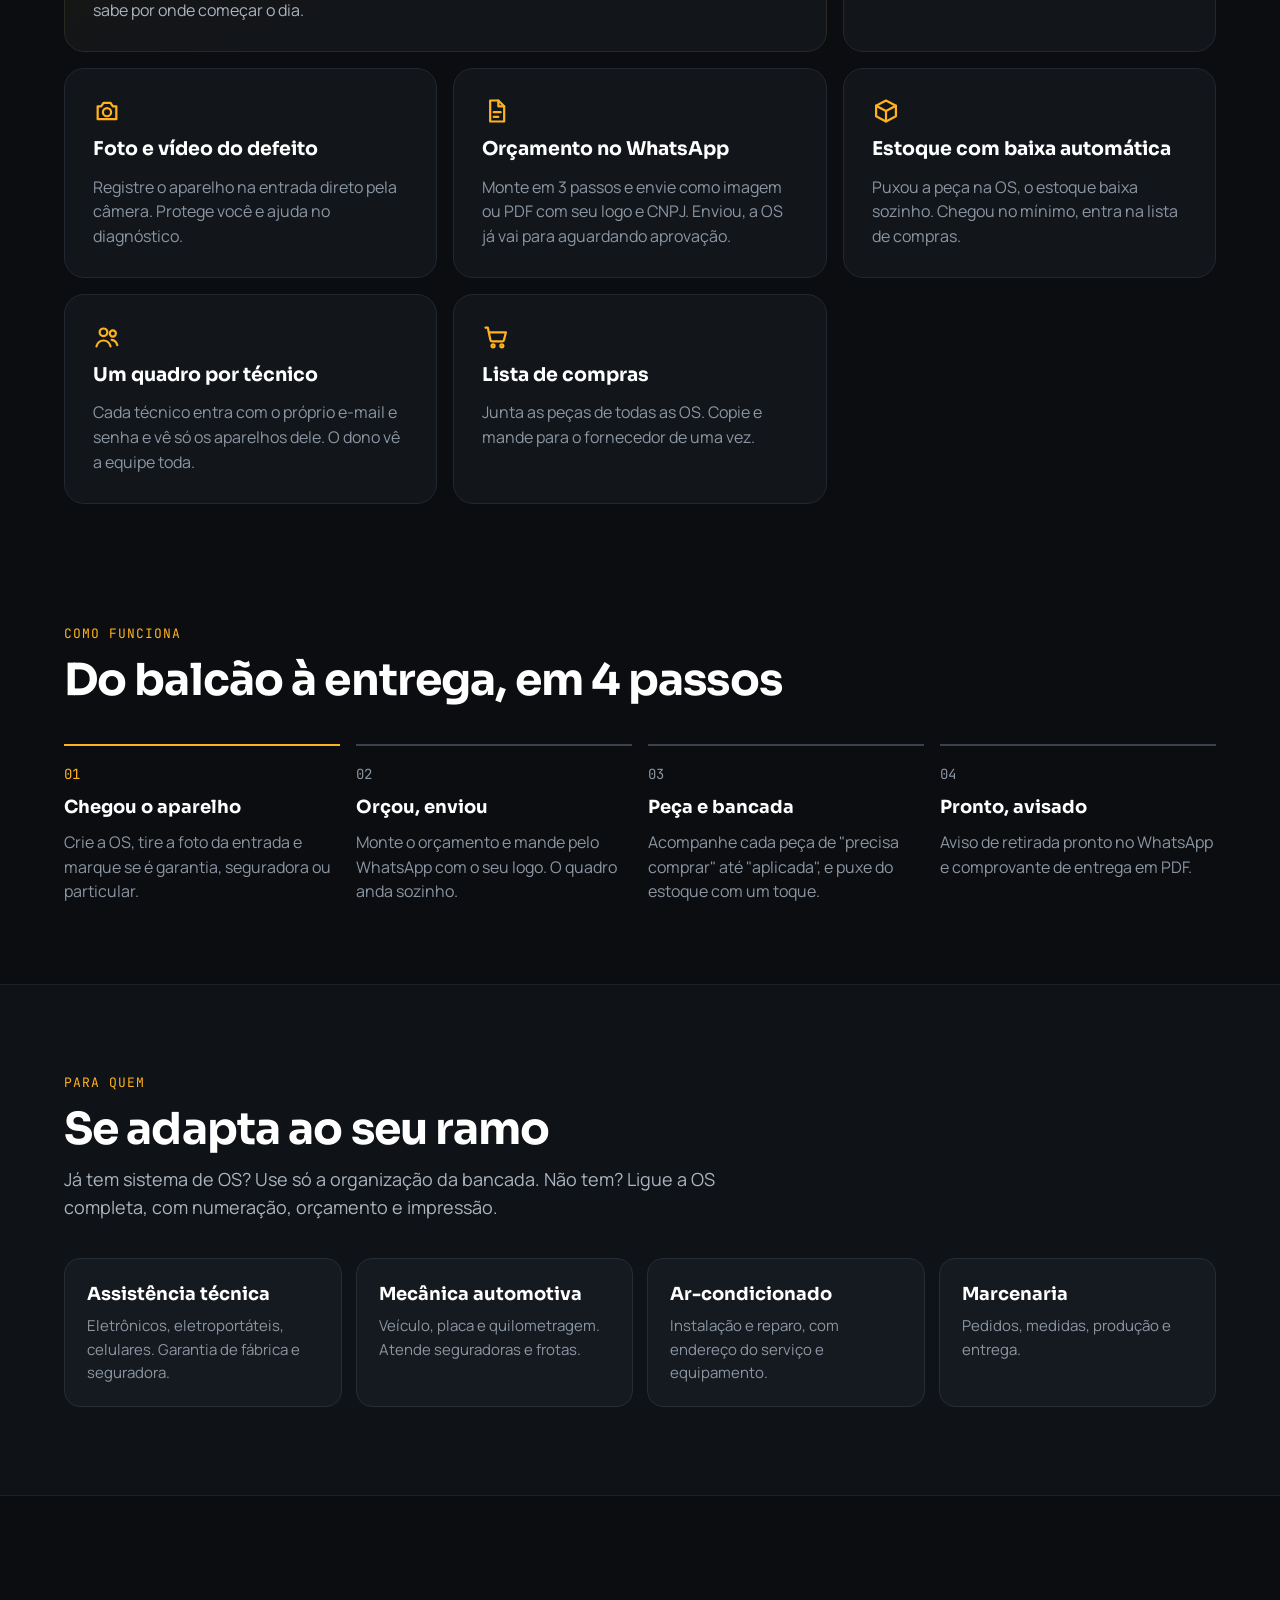
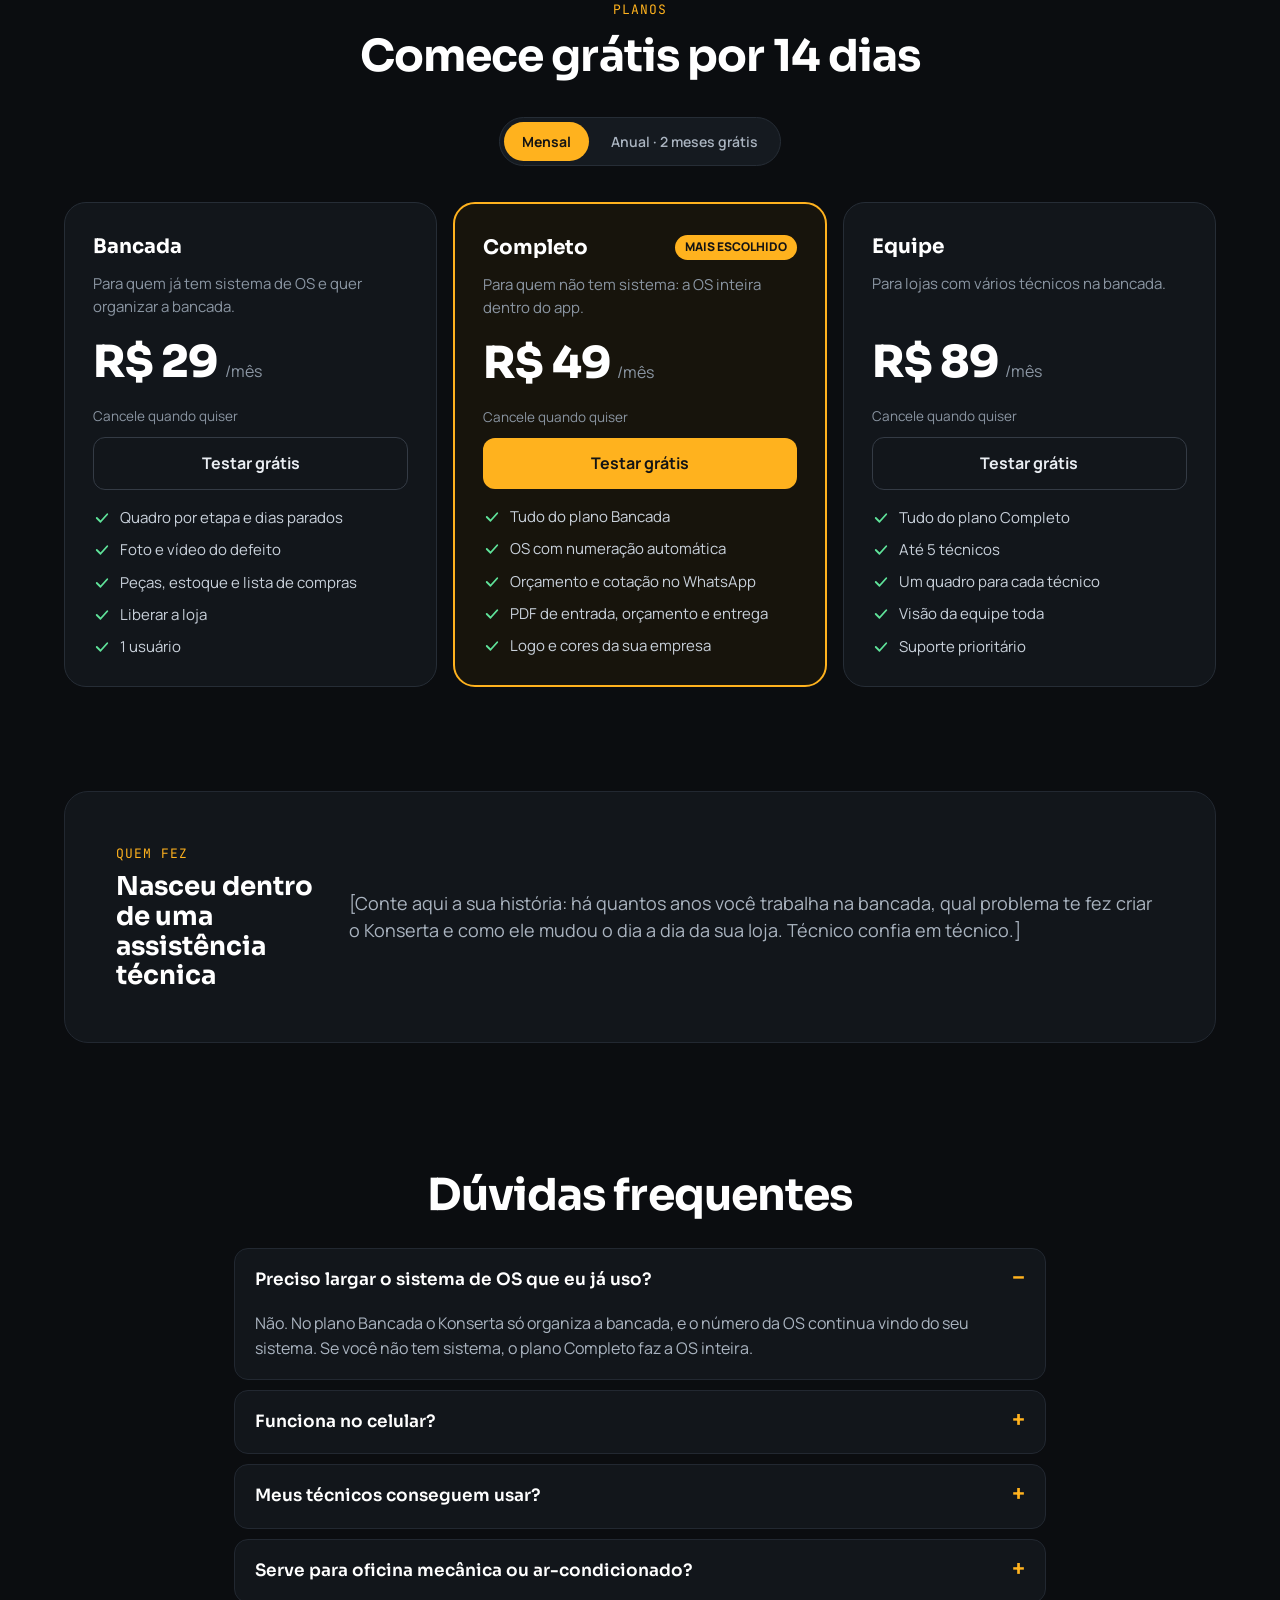
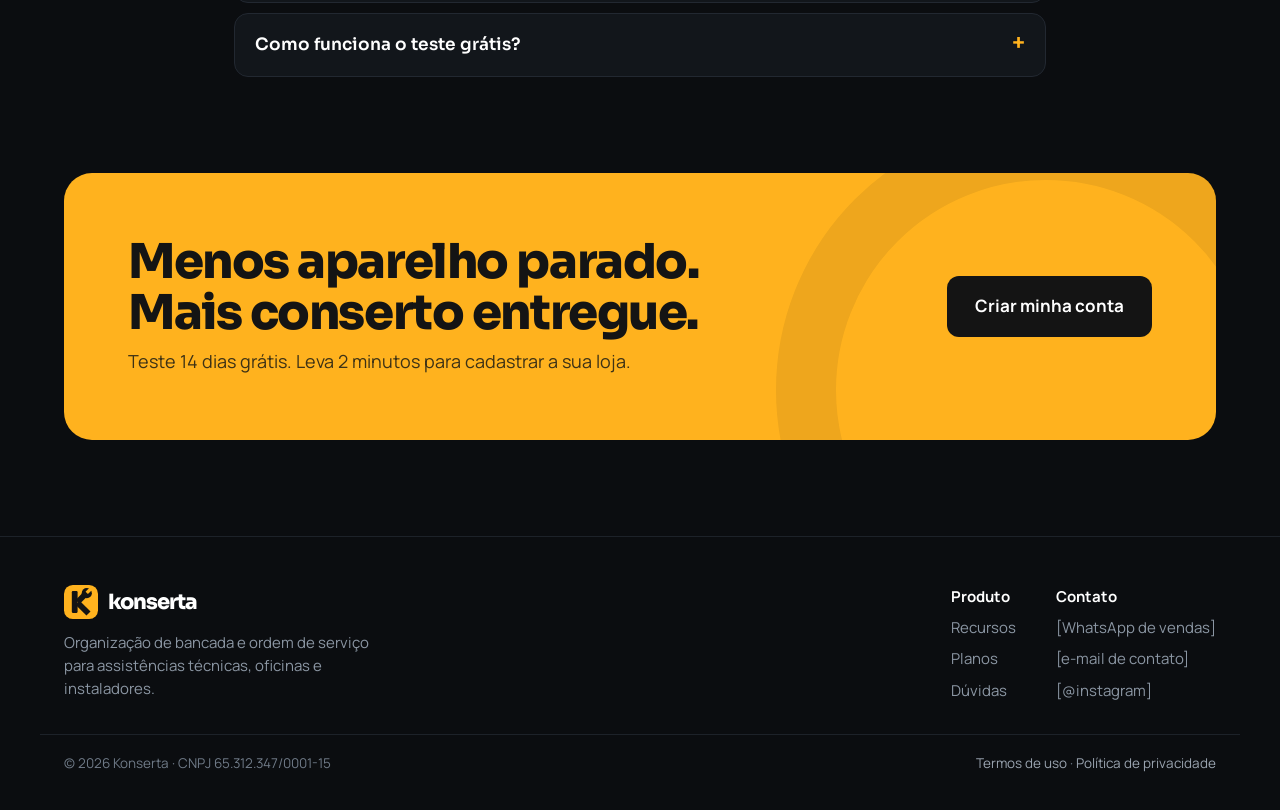
==== commit 13df0d00: "Novo slogan: Sua bancada organizada. Mais serviço, menos bagunça. Co-Authored-By: Claude Opus 5.5 <n" ====
--- a/index.html
+++ b/index.html
@@ -7,7 +7,7 @@
 <meta name="description" content="Organize a bancada, mande orçamentos pelo WhatsApp com seu logo, controle peças e estoque e saiba o que fazer primeiro para liberar a loja. Teste 14 dias grátis.">
 <meta name="theme-color" content="#0b0d10">
 <meta property="og:type" content="website">
-<meta property="og:title" content="Konserta — sua bancada organizada, sua loja mais vazia">
+<meta property="og:title" content="Konserta — sua bancada organizada. Mais serviço, menos bagunça.">
 <meta property="og:description" content="App de OS, orçamento e bancada para assistências técnicas, oficinas mecânicas, ar-condicionado e marcenarias.">
 <meta property="og:locale" content="pt_BR">
 <link rel="icon" type="image/svg+xml" href="/icon.svg">
@@ -226,7 +226,7 @@
   <section class="wrap hero">
     <div class="hero-txt">
       <span class="badge"><span>NOVO</span>Feito por técnico, para técnico</span>
-      <h1>Sua bancada organizada.<br><em>Sua loja mais vazia.</em></h1>
+      <h1>Sua bancada organizada.<br><em>Mais serviço,<br>menos bagunça.</em></h1>
       <p class="lead">Veja cada aparelho, peça e orçamento num quadro só. Tire foto do defeito, mande o orçamento pelo WhatsApp e saiba exatamente o que fazer primeiro para liberar espaço.</p>
       <div class="ctas">
         <a href="/cadastro" class="btn btn-amber">Começar 14 dias grátis</a>
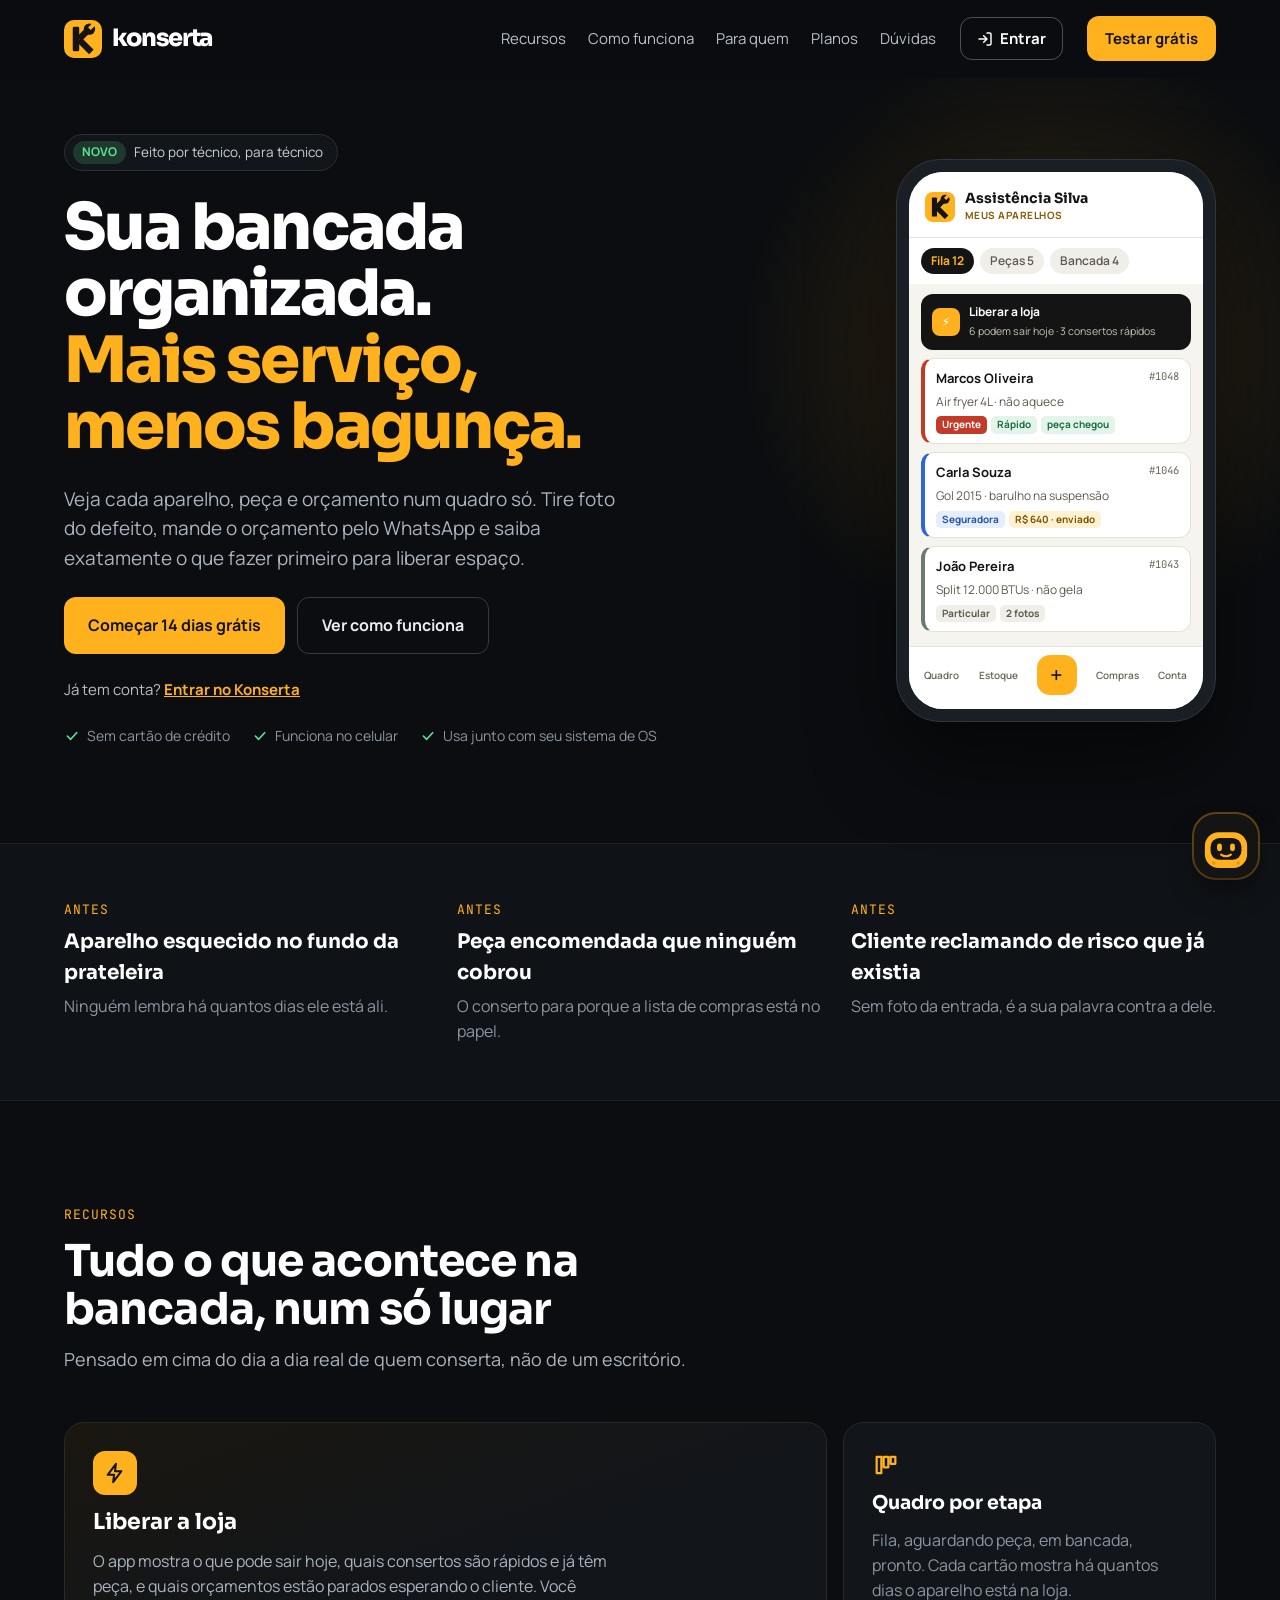
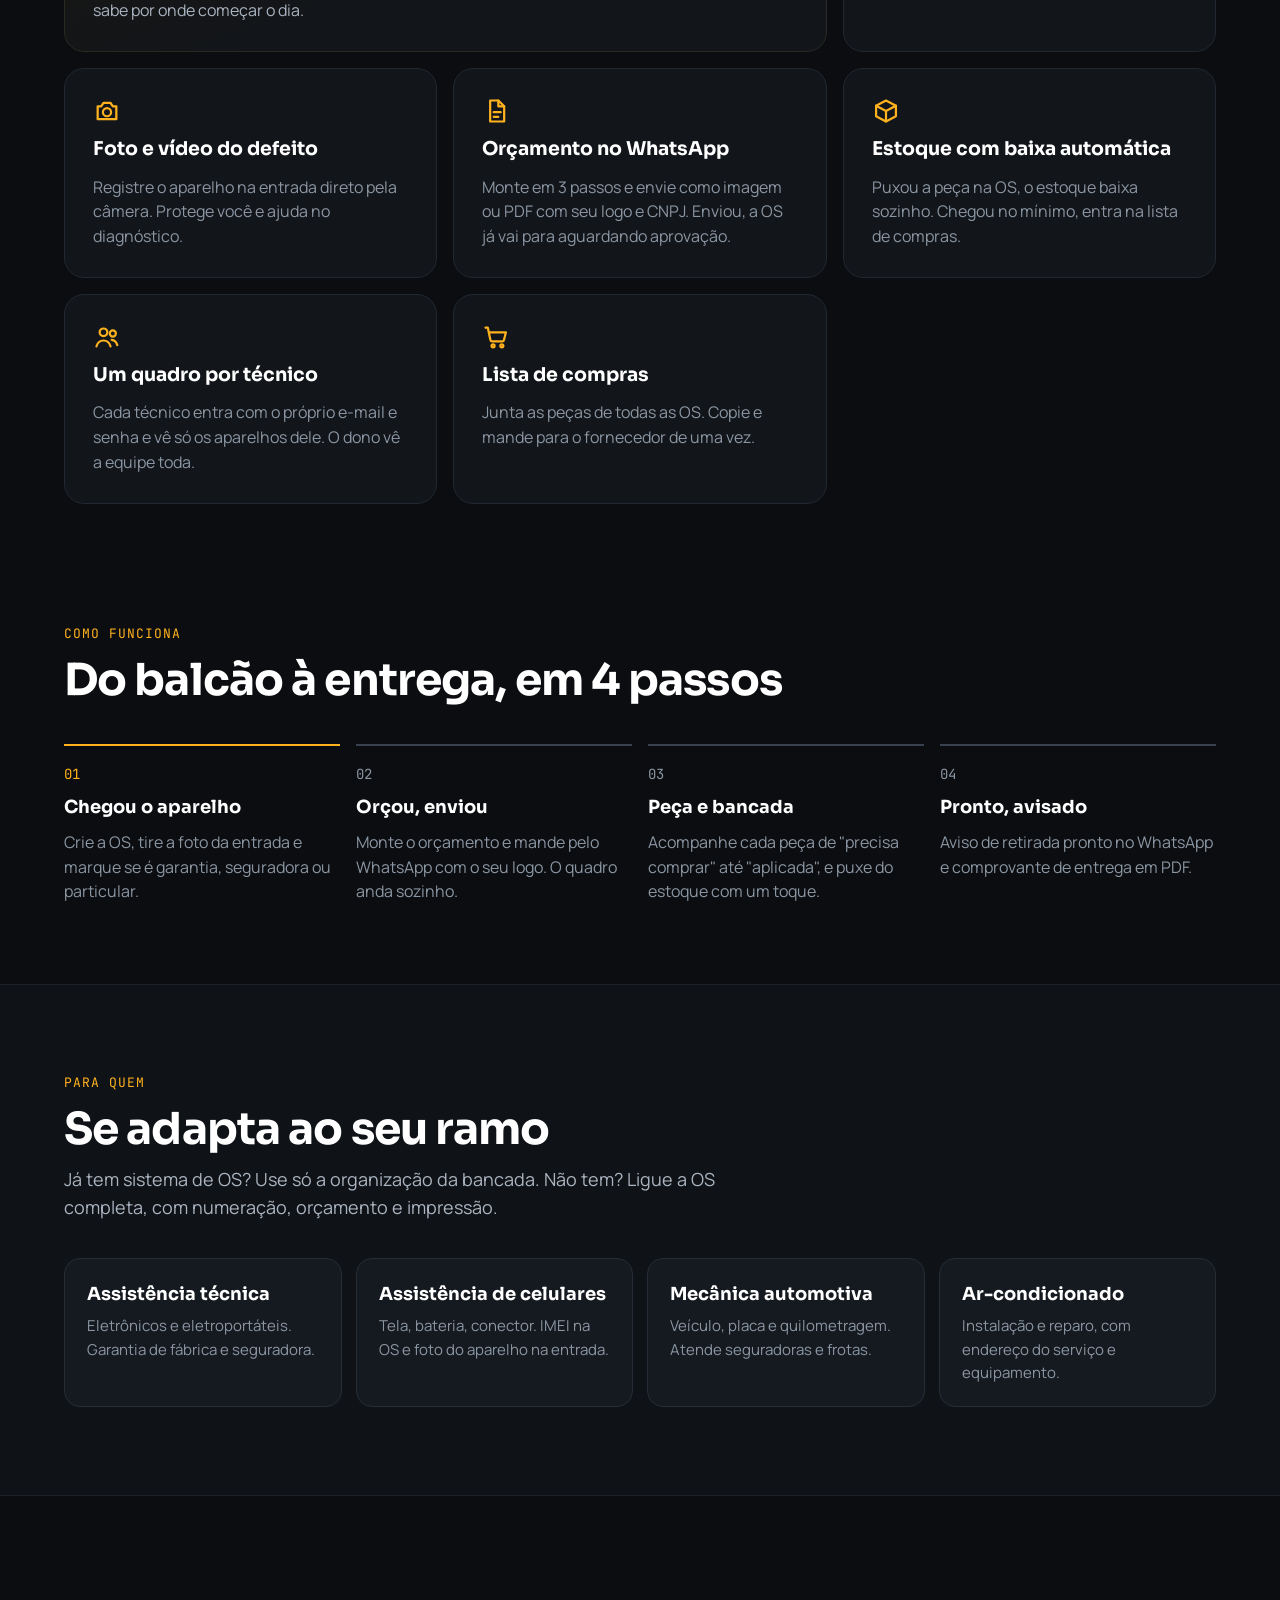
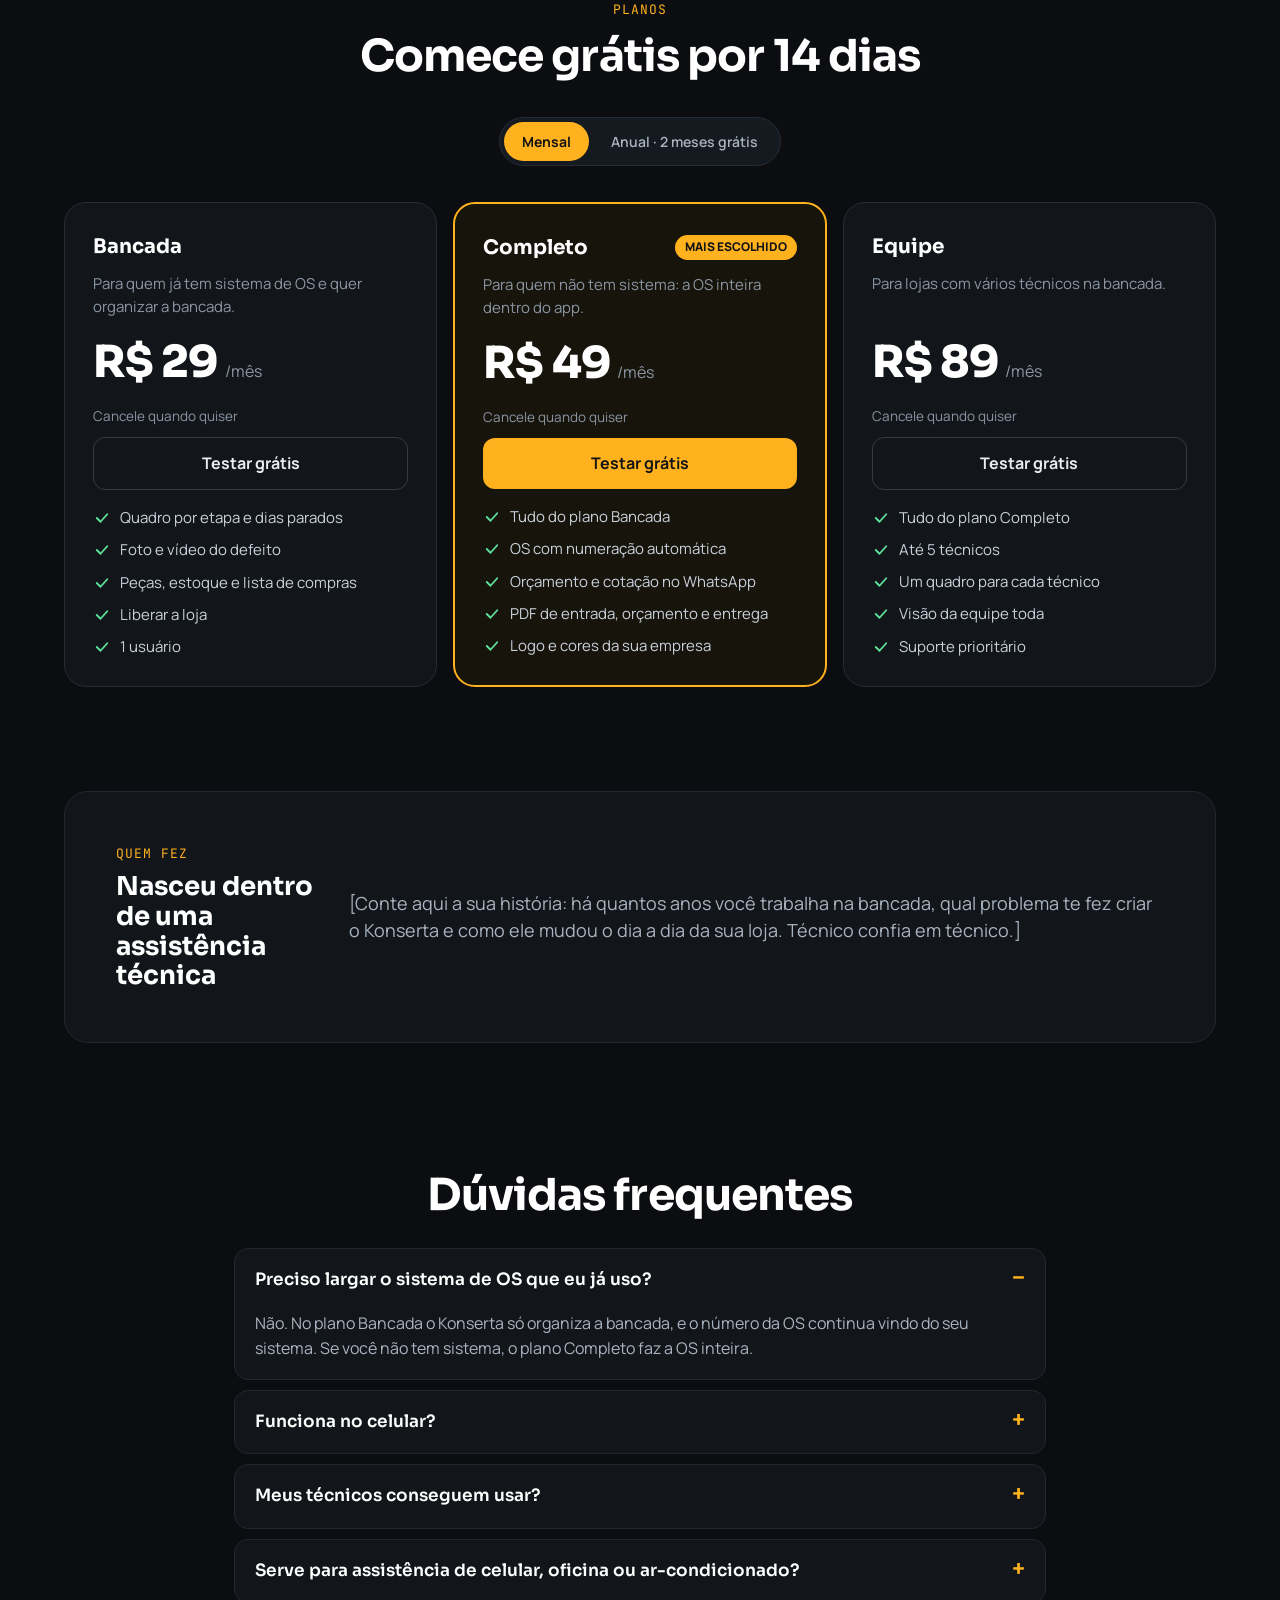
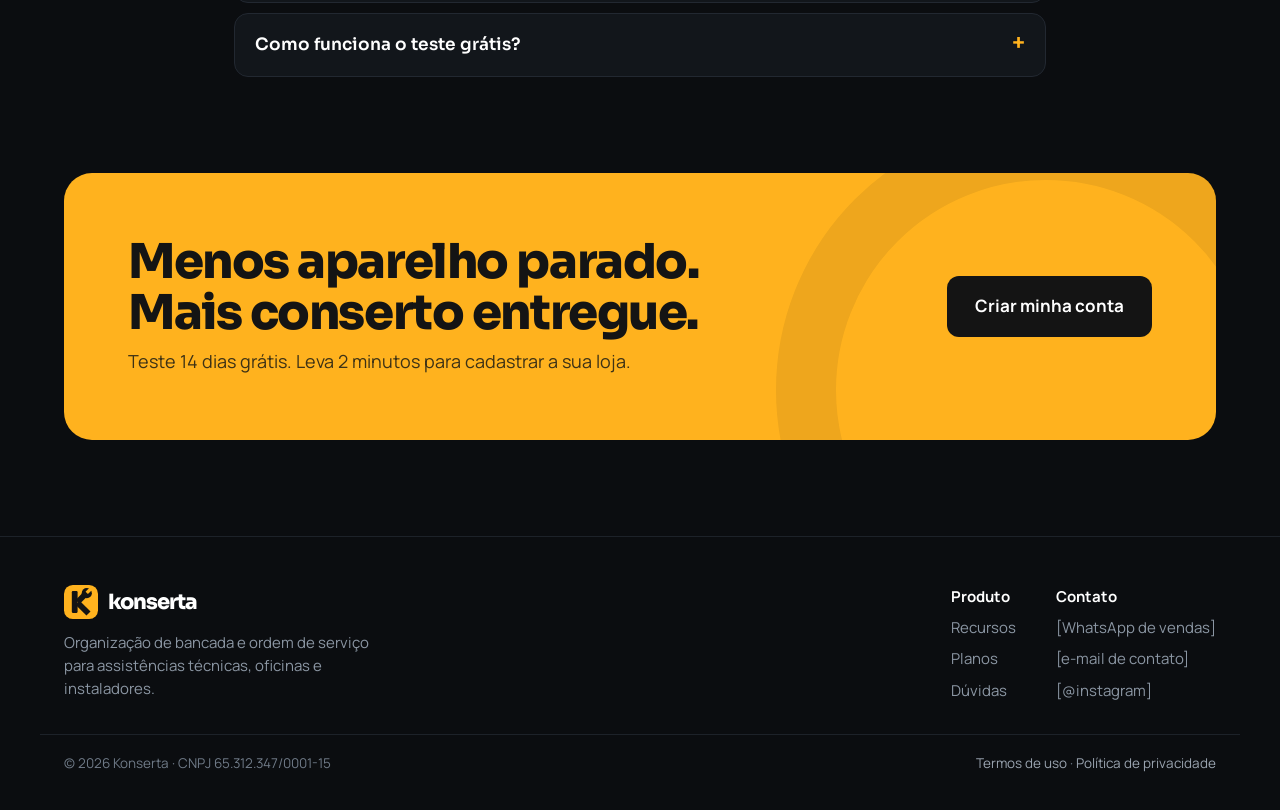
==== commit b85ad0fd: "Ramo Assistência de celulares no lugar de Marcenaria (app, cadastro, site, Kon e textos legais) Co-A" ====
--- a/index.html
+++ b/index.html
@@ -8,7 +8,7 @@
 <meta name="theme-color" content="#0b0d10">
 <meta property="og:type" content="website">
 <meta property="og:title" content="Konserta — sua bancada organizada. Mais serviço, menos bagunça.">
-<meta property="og:description" content="App de OS, orçamento e bancada para assistências técnicas, oficinas mecânicas, ar-condicionado e marcenarias.">
+<meta property="og:description" content="App de OS, orçamento e bancada para assistências técnicas, assistências de celulares, oficinas mecânicas e ar-condicionado.">
 <meta property="og:locale" content="pt_BR">
 <link rel="icon" type="image/svg+xml" href="/icon.svg">
 <link rel="preconnect" href="https://fonts.googleapis.com">
@@ -329,10 +329,10 @@
         <p class="lead">Já tem sistema de OS? Use só a organização da bancada. Não tem? Ligue a OS completa, com numeração, orçamento e impressão.</p>
       </div>
       <div class="ramos">
-        <div class="ramo reveal"><b>Assistência técnica</b><span>Eletrônicos, eletroportáteis, celulares. Garantia de fábrica e seguradora.</span></div>
+        <div class="ramo reveal"><b>Assistência técnica</b><span>Eletrônicos e eletroportáteis. Garantia de fábrica e seguradora.</span></div>
+        <div class="ramo reveal"><b>Assistência de celulares</b><span>Tela, bateria, conector. IMEI na OS e foto do aparelho na entrada.</span></div>
         <div class="ramo reveal"><b>Mecânica automotiva</b><span>Veículo, placa e quilometragem. Atende seguradoras e frotas.</span></div>
         <div class="ramo reveal"><b>Ar-condicionado</b><span>Instalação e reparo, com endereço do serviço e equipamento.</span></div>
-        <div class="ramo reveal"><b>Marcenaria</b><span>Pedidos, medidas, produção e entrega.</span></div>
       </div>
     </div>
   </section>
@@ -384,7 +384,7 @@
       <details open><summary>Preciso largar o sistema de OS que eu já uso?</summary><p>Não. No plano Bancada o Konserta só organiza a bancada, e o número da OS continua vindo do seu sistema. Se você não tem sistema, o plano Completo faz a OS inteira.</p></details>
       <details><summary>Funciona no celular?</summary><p>Sim. Foi feito para ser usado com o celular na mão, na bancada: tire foto, mude a etapa e mande o orçamento sem ir até o computador.</p></details>
       <details><summary>Meus técnicos conseguem usar?</summary><p>Sim. Cada pessoa entra com o próprio e-mail e senha. O dono cadastra a equipe, escolhe a função de cada um (gerente, atendente, técnico, financeiro), e o técnico vê só os aparelhos dele.</p></details>
-      <details><summary>Serve para oficina mecânica ou ar-condicionado?</summary><p>Serve. No cadastro você escolhe o ramo, e os campos mudam: veículo, placa e quilometragem na oficina, endereço do serviço no ar-condicionado.</p></details>
+      <details><summary>Serve para assistência de celular, oficina ou ar-condicionado?</summary><p>Serve. No cadastro você escolhe o ramo, e os campos mudam: IMEI na assistência de celulares, veículo, placa e quilometragem na oficina, endereço do serviço no ar-condicionado.</p></details>
       <details><summary>Como funciona o teste grátis?</summary><p>Você usa tudo por 14 dias sem cadastrar cartão. Se gostar, escolhe um plano. Se não, sua conta só para de funcionar.</p></details>
     </div>
   </section>
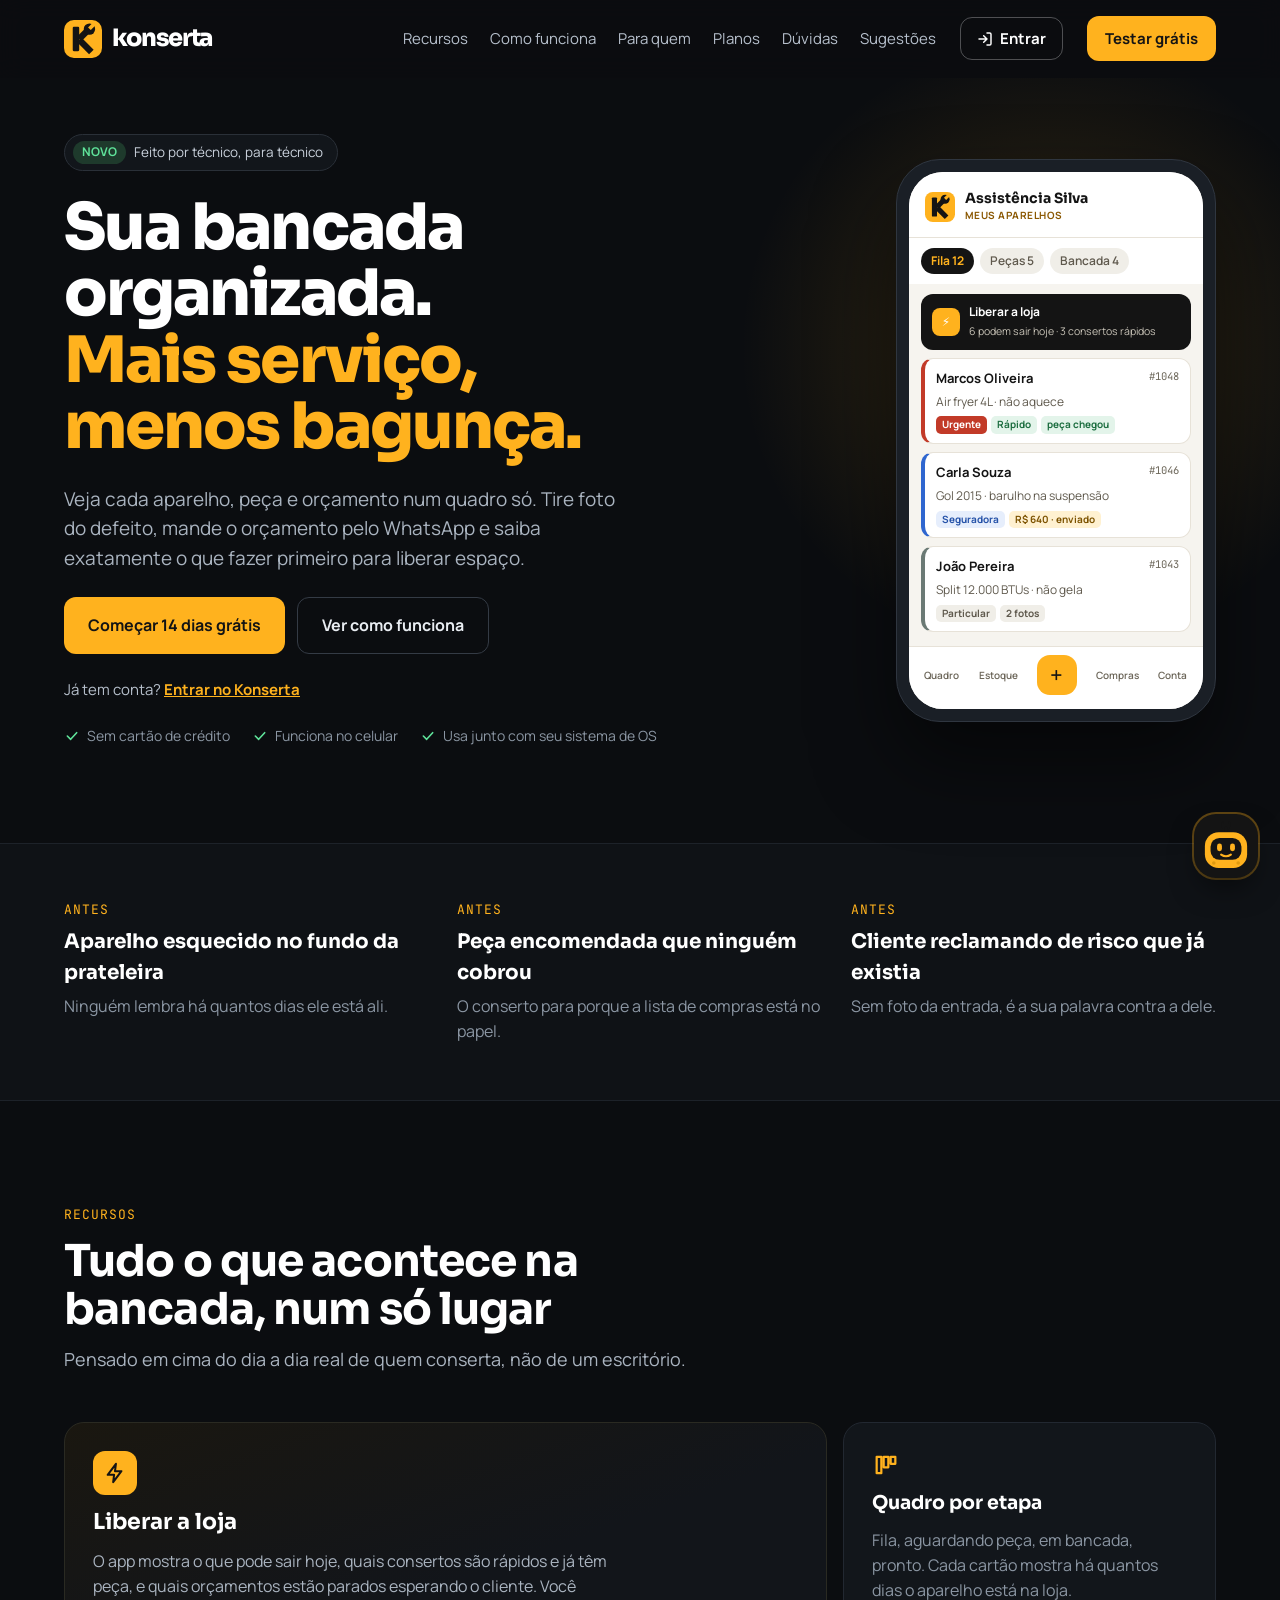
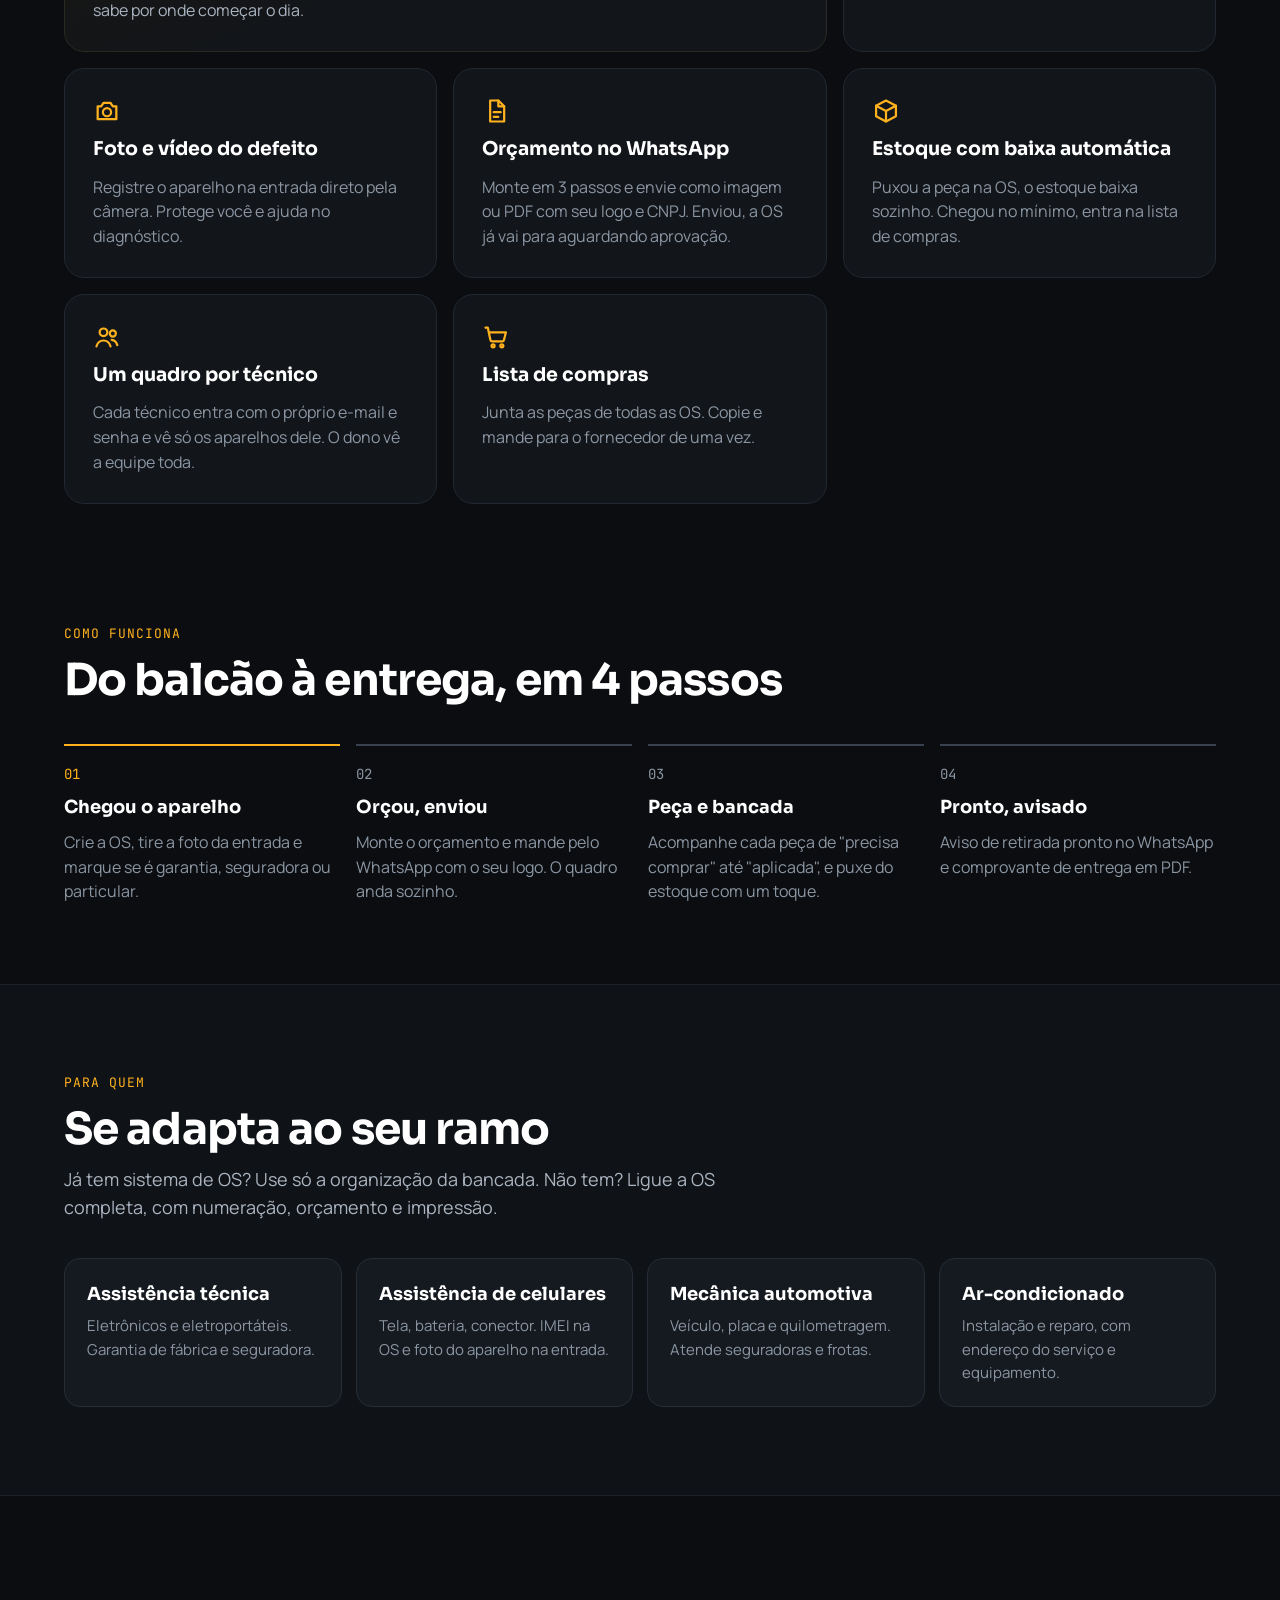
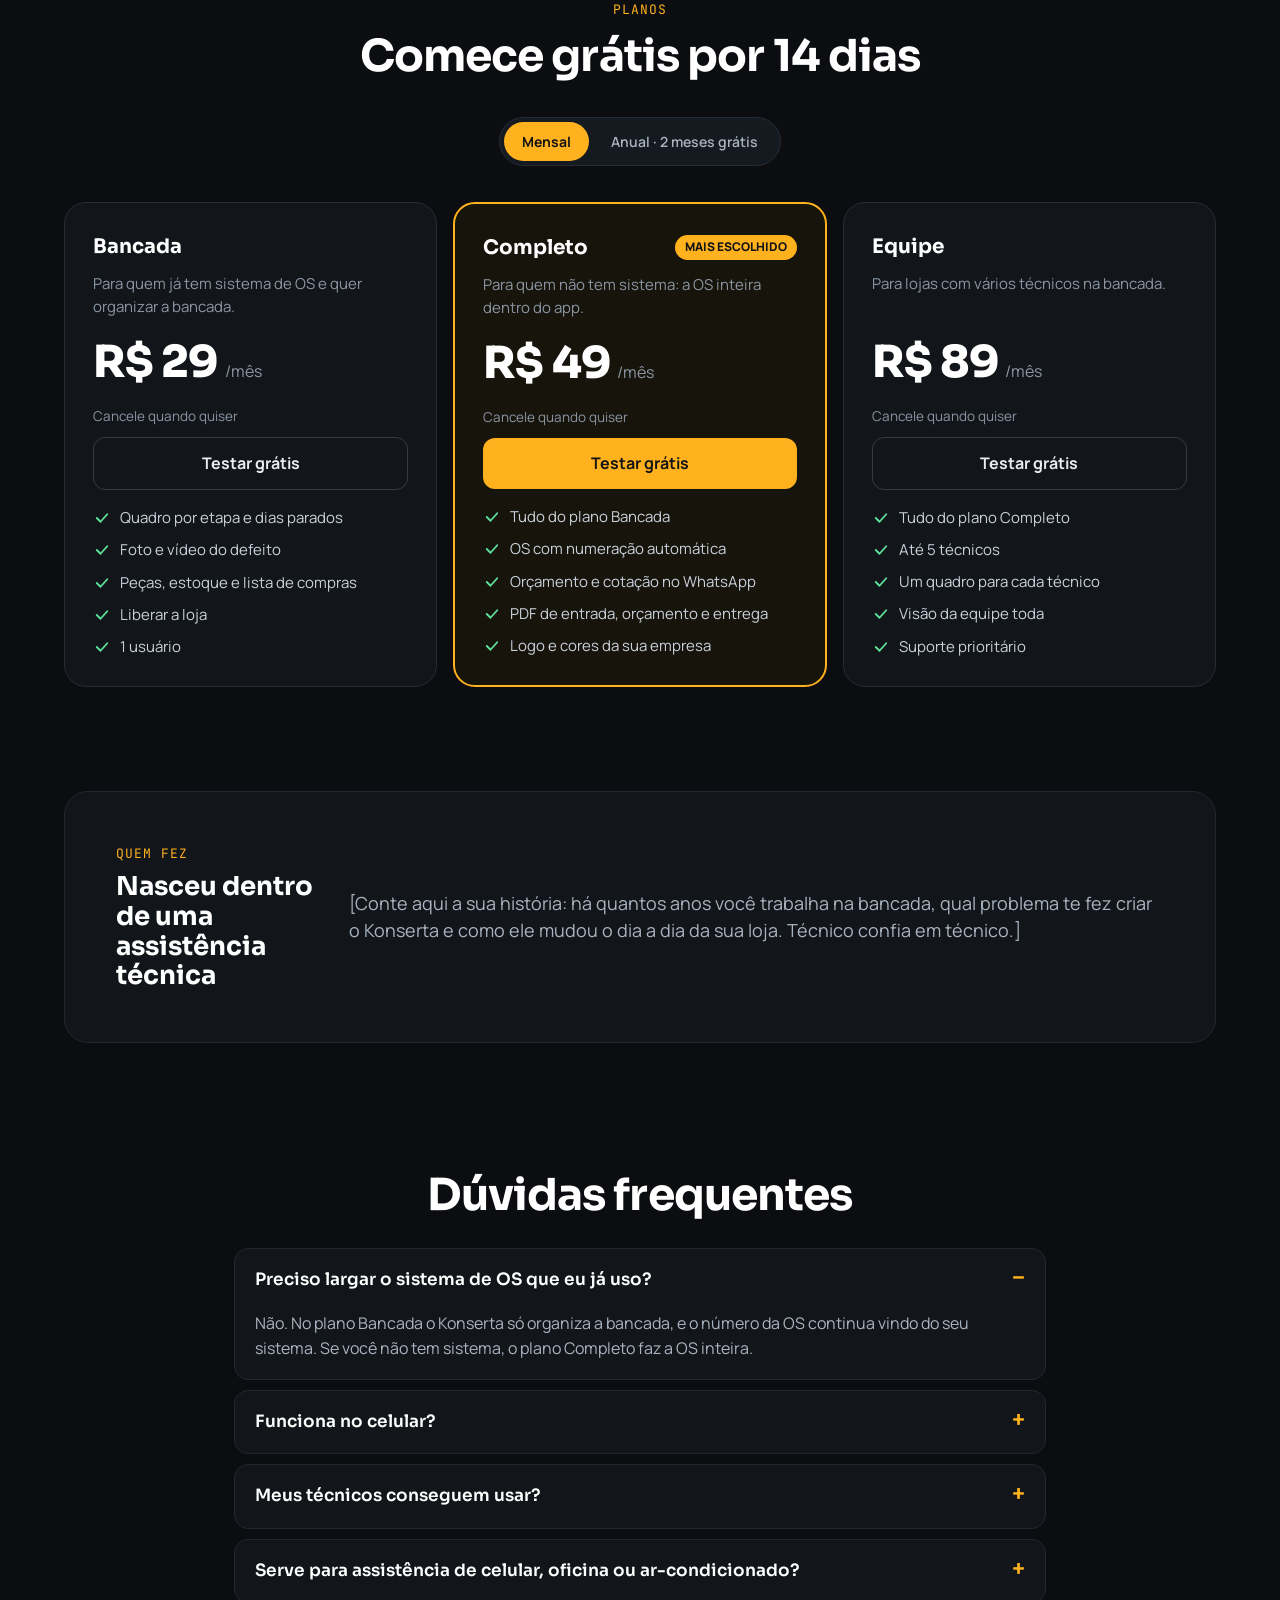
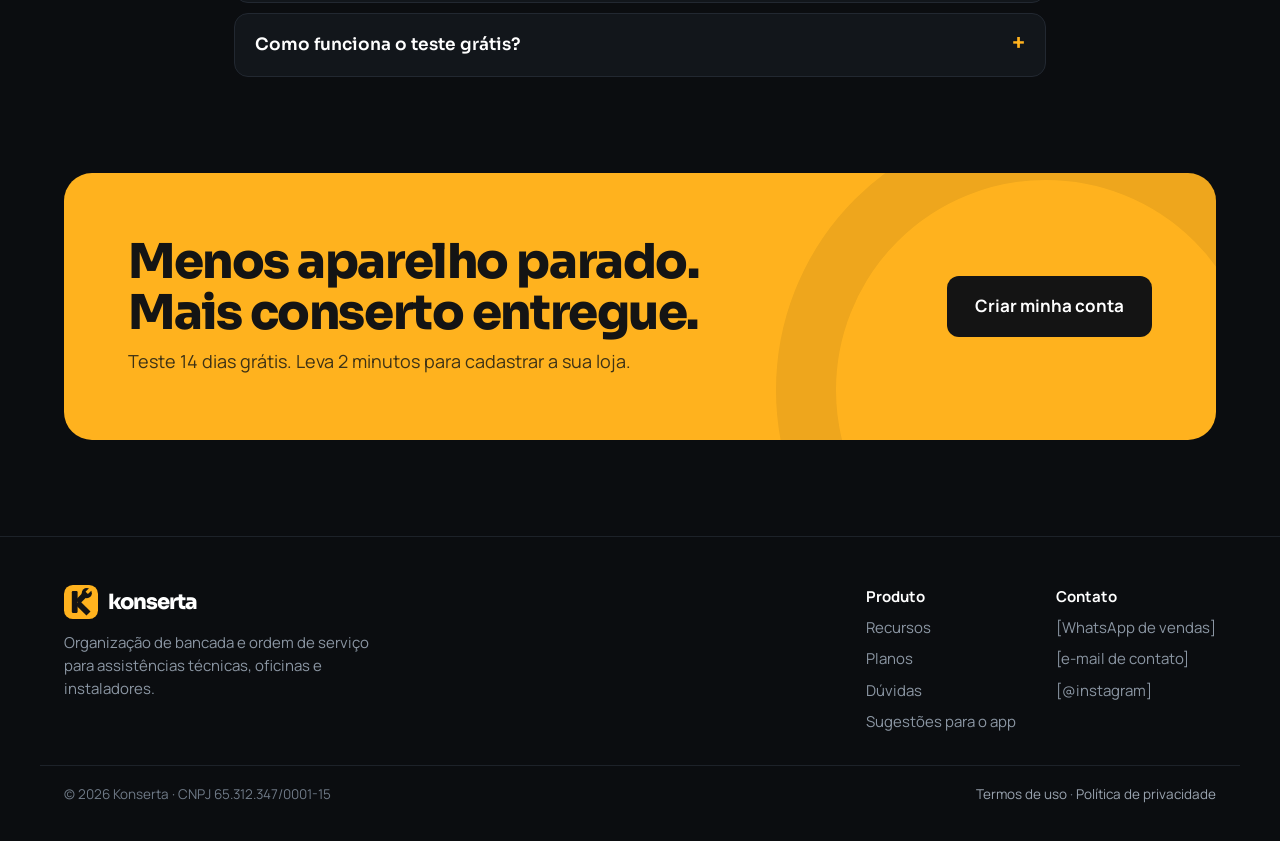
==== commit 012d3aa9: "Página Sugestões no site, atalho no app e no Kon, e aba Sugestões no Painel do Konserta Co-Authored-" ====
--- a/index.html
+++ b/index.html
@@ -215,6 +215,7 @@
       <a href="#ramos">Para quem</a>
       <a href="#planos">Planos</a>
       <a href="#duvidas">Dúvidas</a>
+      <a href="/sugestoes">Sugestões</a>
       <a href="/entrar" class="only-sm">Entrar</a>
     </nav>
     <a href="/entrar" class="nav-login"><svg width="16" height="16" viewBox="0 0 24 24" fill="none" stroke="currentColor" stroke-width="2.2" stroke-linecap="round" stroke-linejoin="round" aria-hidden="true"><path d="M15 3h4a2 2 0 0 1 2 2v14a2 2 0 0 1-2 2h-4M10 17l5-5-5-5M15 12H3"/></svg>Entrar</a>
@@ -406,7 +407,7 @@
       <a href="#topo" class="brand"><svg width="34" height="34" viewBox="0 0 100 100" aria-hidden="true"><rect width="100" height="100" rx="26" fill="#ffb21e"/><rect x="23" y="18" width="17" height="64" rx="3" fill="#141414"/><path d="M40 52 L72 84" stroke="#141414" stroke-width="17"/><path d="M40 50 L59 31" stroke="#141414" stroke-width="17"/><circle cx="67" cy="24" r="15" fill="#141414"/><rect x="69" y="6" width="10" height="20" fill="#ffb21e" transform="rotate(45 74 16)"/></svg><b style="font-size:21px">konserta</b></a>
       <span style="max-width:320px">Organização de bancada e ordem de serviço para assistências técnicas, oficinas e instaladores.</span>
     </div>
-    <div class="col"><b>Produto</b><a href="#recursos">Recursos</a><a href="#planos">Planos</a><a href="#duvidas">Dúvidas</a></div>
+    <div class="col"><b>Produto</b><a href="#recursos">Recursos</a><a href="#planos">Planos</a><a href="#duvidas">Dúvidas</a><a href="/sugestoes">Sugestões para o app</a></div>
     <div class="col"><b>Contato</b><span>[WhatsApp de vendas]</span><span>[e-mail de contato]</span><span>[@instagram]</span></div>
   </div>
   <div class="wrap legal">
